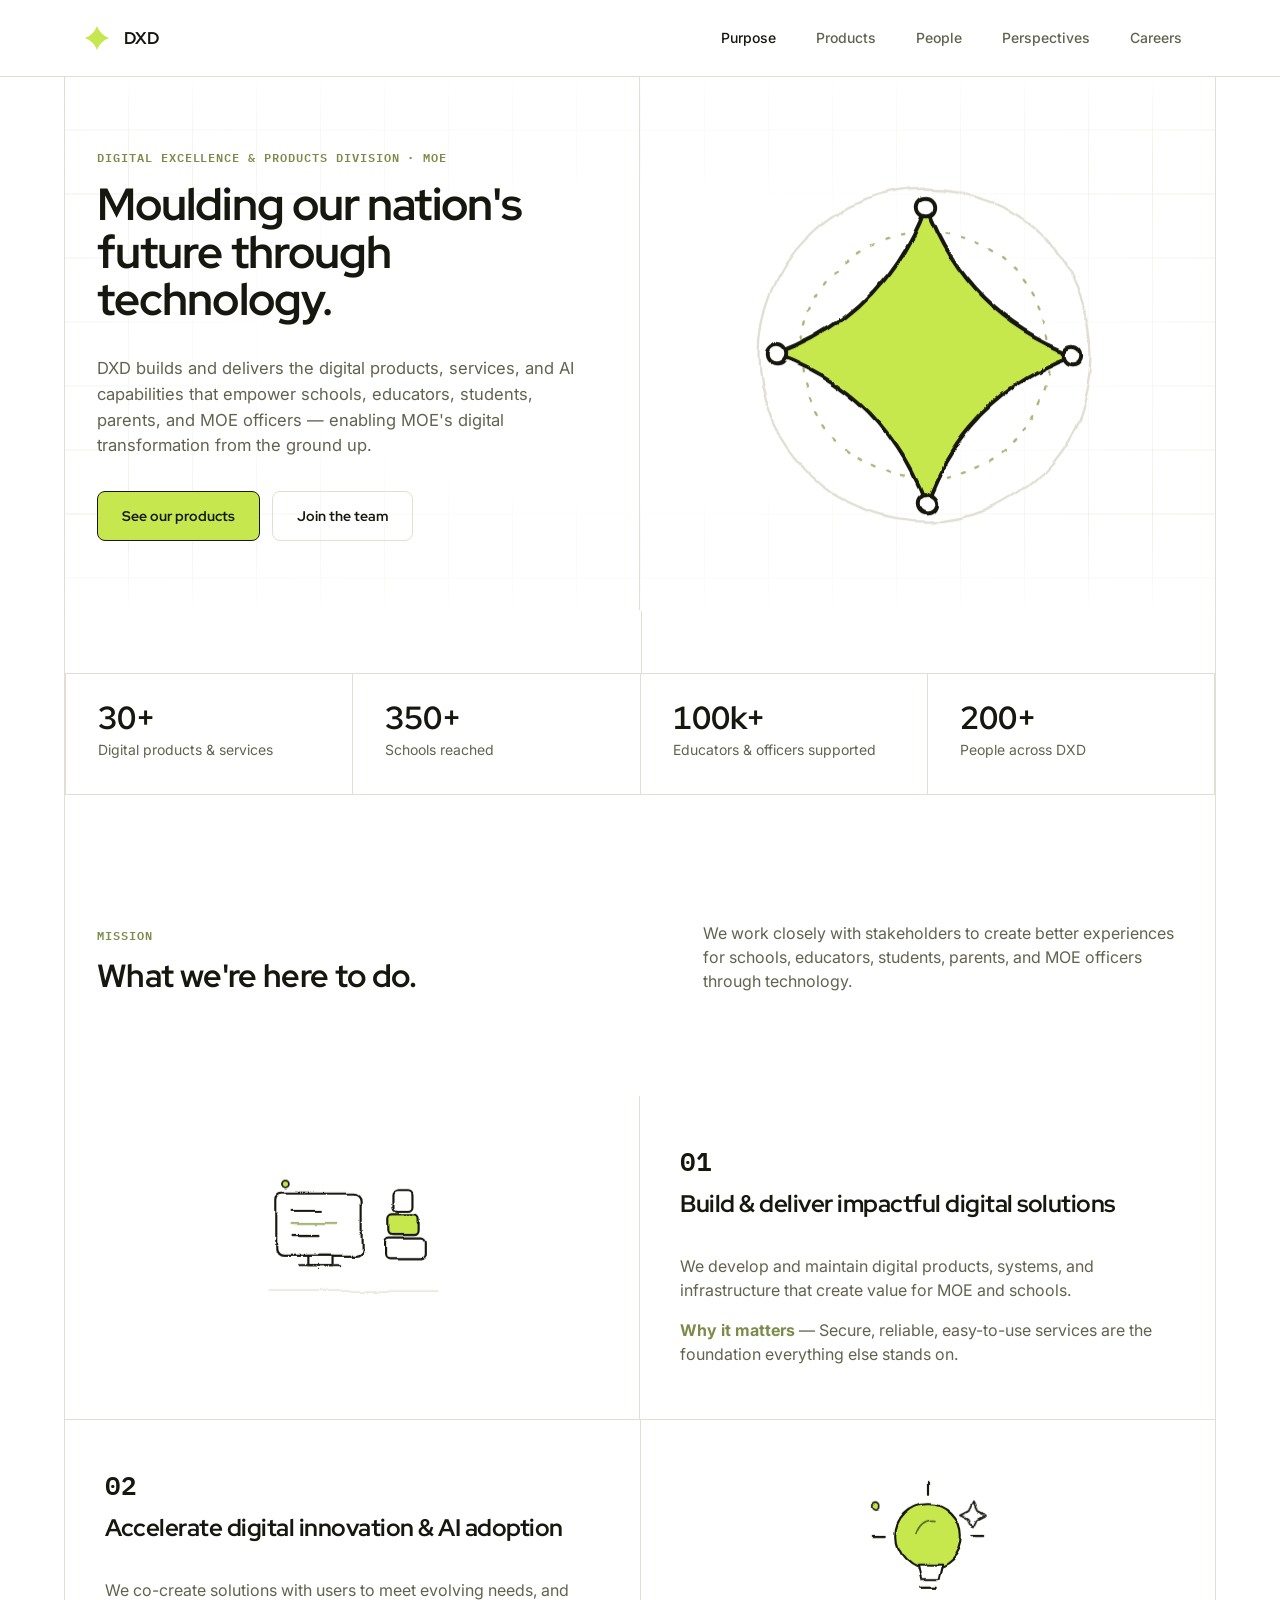
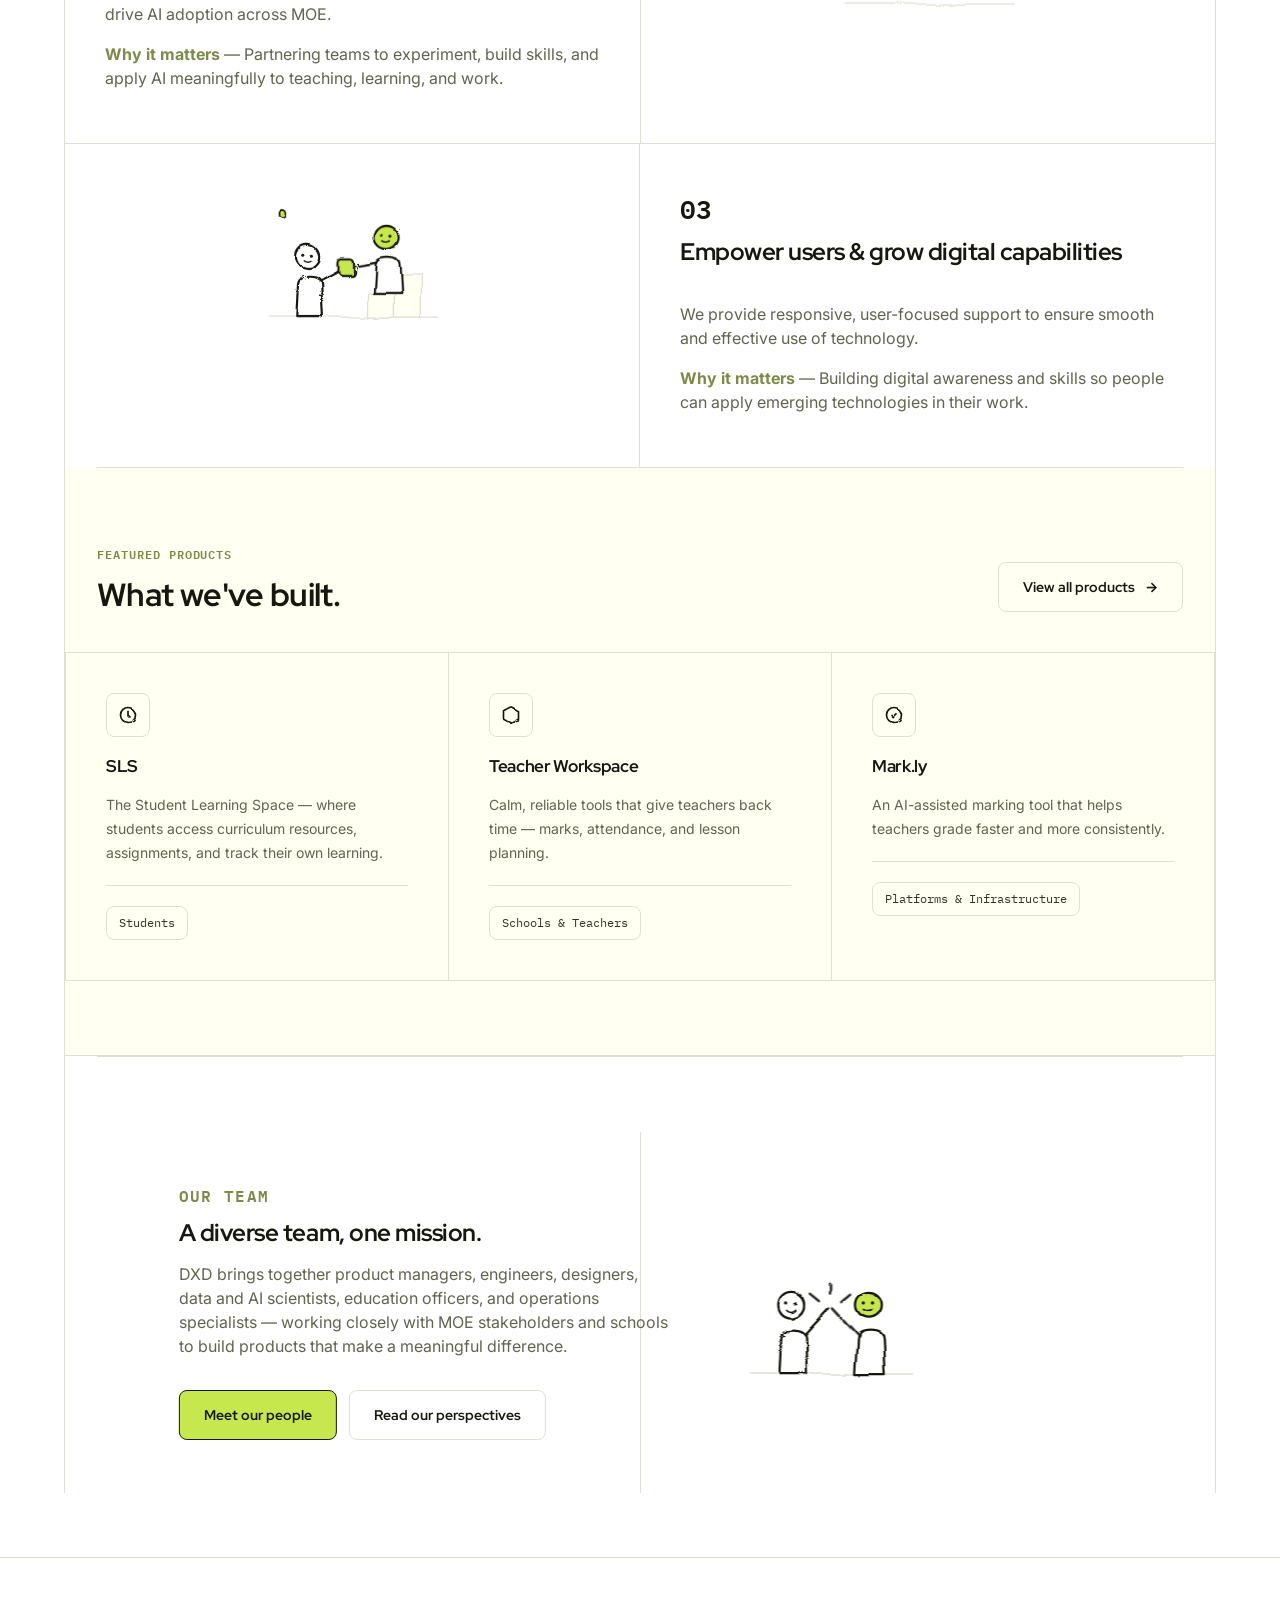
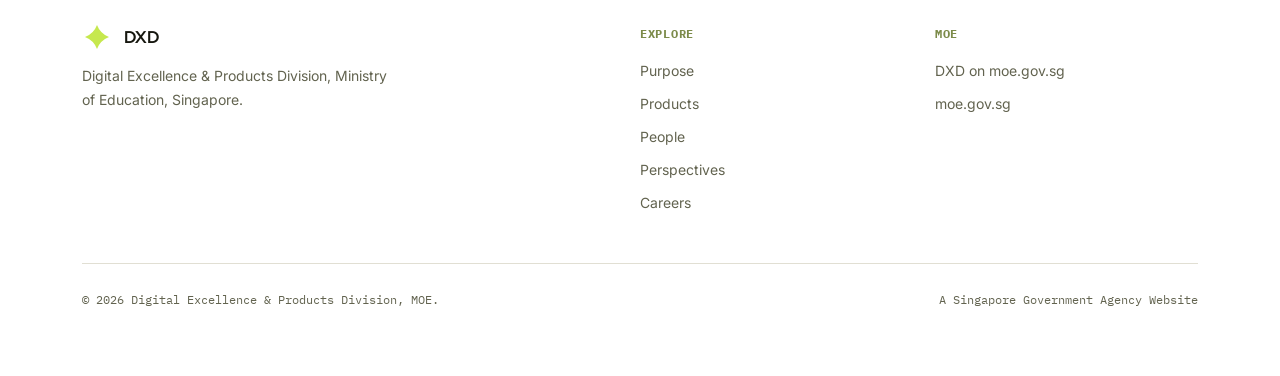
==== index.html @ 2c544150 "Remove the redundant rule-major divider above the Mission section The stat row's own bottom border a" ====
<!doctype html>
<html lang="en">
<head>
<meta charset="utf-8" />
<meta name="viewport" content="width=device-width, initial-scale=1" />
<title>DXD — Digital Excellence & Products Division, MOE</title>
<meta name="description" content="DXD builds and delivers digital products for schools, educators, students, parents, and MOE officers, and drives AI adoption across the Ministry of Education." />
<link rel="preconnect" href="https://fonts.googleapis.com">
<link rel="preconnect" href="https://fonts.gstatic.com" crossorigin>
<link href="https://fonts.googleapis.com/css2?family=Red+Hat+Display:wght@500;700&family=Inter:wght@400;500;600;700&family=IBM+Plex+Mono:wght@500;600&display=swap" rel="stylesheet">
<link rel="stylesheet" href="css/tokens.css" />
<link rel="stylesheet" href="css/base.css" />
</head>
<body>
<svg xmlns="http://www.w3.org/2000/svg" style="position:absolute; width:0; height:0; overflow:hidden" aria-hidden="true">

  <!-- ============ HERO MARK: compass / star, DXD's own geometric motif ============ -->
  <symbol id="mark-compass" viewBox="0 0 240 240">
    <circle cx="120" cy="120" r="108" fill="none" stroke="var(--border)" stroke-width="1.5"/>
    <circle class="spin-slower" cx="120" cy="120" r="80" fill="none" stroke="var(--olive-line)" stroke-width="1.5" stroke-dasharray="2 8" stroke-linecap="round"/>

    <g class="spin-slow" style="transform-origin:120px 120px">
      <!-- four-point astroid star -->
      <path d="M120 24 Q146,94 216,120 Q146,146 120,216 Q94,146 24,120 Q94,94 120,24 Z" fill="var(--lime)" stroke="var(--ink)" stroke-width="2.5" stroke-linejoin="round"/>
      <!-- node circles at tips -->
      <circle cx="120" cy="24" r="6" fill="var(--surface)" stroke="var(--ink)" stroke-width="2.5"/>
      <circle cx="216" cy="120" r="6" fill="var(--surface)" stroke="var(--ink)" stroke-width="2.5"/>
      <circle cx="120" cy="216" r="6" fill="var(--surface)" stroke="var(--ink)" stroke-width="2.5"/>
      <circle cx="24" cy="120" r="6" fill="var(--surface)" stroke="var(--ink)" stroke-width="2.5"/>
    </g>


  </symbol>

  <!-- ============ Build & deliver: monitor + stacked blocks ============ -->
  <symbol id="illus-build" viewBox="0 0 220 180">
    <line x1="10" y1="160" x2="210" y2="160" stroke="var(--border)" stroke-width="1.5"/>
    <rect x="20" y="46" width="100" height="72" rx="8" fill="var(--surface)" stroke="var(--ink)" stroke-width="2.5"/>
    <path class="draw-line" style="--len:120" d="M40 66 L74 66" stroke="var(--ink)" stroke-width="2.5" stroke-linecap="round"/>
    <path class="draw-line" style="--len:90; --delay:120ms" d="M40 80 L92 80" stroke="var(--olive-line)" stroke-width="2.5" stroke-linecap="round"/>
    <path class="draw-line" style="--len:70" d="M40 94 L70 94" stroke="var(--ink)" stroke-width="2.5" stroke-linecap="round"/>
    <rect x="56" y="118" width="28" height="12" fill="var(--surface)" stroke="var(--ink)" stroke-width="2.5"/>
    <line x1="46" y1="130" x2="94" y2="130" stroke="var(--ink)" stroke-width="2.5" stroke-linecap="round"/>

    <g class="float-slow">
      <rect x="146" y="98" width="46" height="24" rx="5" fill="var(--surface)" stroke="var(--ink)" stroke-width="2.5"/>
      <rect x="152" y="70" width="34" height="24" rx="5" fill="var(--lime)" stroke="var(--ink)" stroke-width="2.5"/>
      <rect x="158" y="42" width="22" height="24" rx="5" fill="var(--surface)" stroke="var(--ink)" stroke-width="2.5"/>
    </g>
    <circle cx="34" cy="36" r="4" fill="var(--lime)" stroke="var(--ink)" stroke-width="2" class="doodle-pop"/>
  </symbol>

  <!-- ============ Accelerate AI adoption: lightbulb + sparks ============ -->
  <symbol id="illus-ai" viewBox="0 0 220 180">
    <line x1="10" y1="160" x2="210" y2="160" stroke="var(--border)" stroke-width="1.5"/>
    <g class="float-slow" style="transform-origin:110px 90px">
      <circle cx="110" cy="80" r="38" fill="var(--lime)" stroke="var(--ink)" stroke-width="2.5"/>
      <path d="M96 112 L124 112 L120 130 L100 130 Z" fill="var(--surface)" stroke="var(--ink)" stroke-width="2.5" stroke-linejoin="round"/>
      <line x1="101" y1="140" x2="119" y2="140" stroke="var(--ink)" stroke-width="2.5" stroke-linecap="round"/>
      <path d="M96 78 Q102 60 118 62" fill="none" stroke="var(--ink)" stroke-width="2" stroke-linecap="round" opacity=".6"/>
    </g>
    <g class="spin-slow" style="transform-origin:110px 80px">
      <path class="draw-line" style="--len:24" d="M110 16 L110 30" stroke="var(--ink)" stroke-width="2.5" stroke-linecap="round"/>
      <path class="draw-line" style="--len:24;--delay:150ms" d="M174 80 L160 80" stroke="var(--ink)" stroke-width="2.5" stroke-linecap="round"/>
      <path class="draw-line" style="--len:24;--delay:300ms" d="M46 80 L60 80" stroke="var(--ink)" stroke-width="2.5" stroke-linecap="round"/>
    </g>
    <path d="M162 40 L167 50 L177 55 L167 60 L162 70 L157 60 L147 55 L157 50 Z" fill="var(--surface)" stroke="var(--ink)" stroke-width="2" stroke-linejoin="round" class="doodle-pop"/>
    <circle cx="50" cy="46" r="4" fill="var(--lime)" stroke="var(--ink)" stroke-width="2" class="doodle-pop"/>
  </symbol>

  <!-- ============ Empower users: handing a tool up a small step ============ -->
  <symbol id="illus-empower" viewBox="0 0 220 180">
    <line x1="10" y1="160" x2="210" y2="160" stroke="var(--border)" stroke-width="1.5"/>
    <rect x="128" y="132" width="30" height="28" fill="var(--surface-2)" stroke="var(--border)" stroke-width="1.5"/>
    <rect x="158" y="110" width="30" height="50" fill="var(--surface-2)" stroke="var(--border)" stroke-width="1.5"/>

    <!-- figure A (shorter, giving) -->
    <g class="float-slow">
      <circle cx="58" cy="88" r="14" fill="var(--surface)" stroke="var(--ink)" stroke-width="2.5"/>
      <circle cx="53" cy="86" r="1.8" fill="var(--ink)"/>
      <circle cx="63" cy="86" r="1.8" fill="var(--ink)"/>
      <path d="M53.5 92.5 Q58 95.5 62.5 92.5" stroke="var(--ink)" stroke-width="1.6" fill="none" stroke-linecap="round"/>
      <path d="M42 160 L44 122 Q44 112 58 112 Q72 112 72 122 L74 160 Z" fill="var(--surface)" stroke="var(--ink)" stroke-width="2.5" stroke-linejoin="round"/>
      <path d="M70 118 L96 104" stroke="var(--ink)" stroke-width="2.5" stroke-linecap="round"/>
    </g>

    <!-- tool being passed -->
    <rect x="92" y="92" width="18" height="18" rx="4" fill="var(--lime)" stroke="var(--ink)" stroke-width="2.5" class="doodle-pop"/>

    <!-- figure B (taller, receiving, standing on step) -->
    <g class="float-slower">
      <circle cx="150" cy="66" r="14" fill="var(--lime)" stroke="var(--ink)" stroke-width="2.5"/>
      <circle cx="145" cy="64" r="1.8" fill="var(--ink)"/>
      <circle cx="155" cy="64" r="1.8" fill="var(--ink)"/>
      <path d="M145.5 70.5 Q150 73.5 154.5 70.5" stroke="var(--ink)" stroke-width="1.6" fill="none" stroke-linecap="round"/>
      <path d="M134 132 L136 100 Q136 90 150 90 Q164 90 164 100 L166 132 Z" fill="var(--surface)" stroke="var(--ink)" stroke-width="2.5" stroke-linejoin="round"/>
      <path d="M136 96 L112 100" stroke="var(--ink)" stroke-width="2.5" stroke-linecap="round" class="doodle-react" style="--react-origin:136px 96px; --react-delay:1.7s"/>
    </g>
    <circle cx="30" cy="40" r="4" fill="var(--lime)" stroke="var(--ink)" stroke-width="2" class="doodle-pop"/>
  </symbol>

  <!-- ============ People CTA: high five ============ -->
  <symbol id="illus-people-cta" viewBox="0 0 200 160">
    <line x1="10" y1="146" x2="190" y2="146" stroke="var(--border)" stroke-width="1.5"/>
    <g>
      <circle cx="58" cy="70" r="14" fill="var(--surface)" stroke="var(--ink)" stroke-width="2.5"/>
      <circle cx="53" cy="68" r="1.8" fill="var(--ink)"/>
      <circle cx="63" cy="68" r="1.8" fill="var(--ink)"/>
      <path d="M53 75 Q58 79.5 63 75" stroke="var(--ink)" stroke-width="1.6" fill="none" stroke-linecap="round"/>
      <path d="M42 146 L44 108 Q44 98 58 98 Q72 98 72 108 L74 146 Z" fill="var(--surface)" stroke="var(--ink)" stroke-width="2.5" stroke-linejoin="round"/>
      <path d="M70 104 L98 74" stroke="var(--ink)" stroke-width="2.5" stroke-linecap="round"/>
    </g>
    <g>
      <circle cx="142" cy="70" r="14" fill="var(--lime)" stroke="var(--ink)" stroke-width="2.5"/>
      <circle cx="137" cy="68" r="1.8" fill="var(--ink)"/>
      <circle cx="147" cy="68" r="1.8" fill="var(--ink)"/>
      <path d="M137 75 Q142 79.5 147 75" stroke="var(--ink)" stroke-width="1.6" fill="none" stroke-linecap="round"/>
      <path d="M126 146 L128 108 Q128 98 142 98 Q156 98 156 108 L158 146 Z" fill="var(--surface)" stroke="var(--ink)" stroke-width="2.5" stroke-linejoin="round"/>
      <path d="M130 104 L102 74" stroke="var(--ink)" stroke-width="2.5" stroke-linecap="round" class="doodle-react" style="--react-origin:130px 104px; --react-delay:1.6s"/>
    </g>
    <g class="doodle-pop">
      <path class="draw-line" style="--len:14" d="M100 58 L100 46" stroke="var(--ink)" stroke-width="2.5" stroke-linecap="round"/>
      <path class="draw-line" style="--len:14;--delay:100ms" d="M88 66 L78 58" stroke="var(--ink)" stroke-width="2.5" stroke-linecap="round"/>
      <path class="draw-line" style="--len:14;--delay:200ms" d="M112 66 L122 58" stroke="var(--ink)" stroke-width="2.5" stroke-linecap="round"/>
    </g>
  </symbol>

  <!-- ============ Story featured scene: results board ============ -->
  <symbol id="illus-story-featured" viewBox="0 0 400 260">
    <rect x="0" y="0" width="400" height="260" fill="var(--cream-1)"/>
    <line x1="0" y1="220" x2="400" y2="220" stroke="var(--border)" stroke-width="1.5"/>
    <circle cx="340" cy="46" r="26" fill="var(--lime)" stroke="var(--ink)" stroke-width="2.5" class="float-slow"/>
    <rect x="70" y="70" width="220" height="150" rx="10" fill="var(--surface)" stroke="var(--ink)" stroke-width="2.5"/>
    <line x1="94" y1="100" x2="200" y2="100" stroke="var(--ink)" stroke-width="2.5" stroke-linecap="round"/>
    <line x1="94" y1="116" x2="170" y2="116" stroke="var(--olive-line)" stroke-width="2.5" stroke-linecap="round"/>
    <g class="float-slower">
      <rect x="94" y="150" width="20" height="46" fill="var(--surface-2)" stroke="var(--ink)" stroke-width="2"/>
      <rect x="122" y="130" width="20" height="66" fill="var(--lime)" stroke="var(--ink)" stroke-width="2"/>
      <rect x="150" y="160" width="20" height="36" fill="var(--surface-2)" stroke="var(--ink)" stroke-width="2"/>
      <rect x="178" y="112" width="20" height="84" fill="var(--lime)" stroke="var(--ink)" stroke-width="2"/>
    </g>
    <circle cx="52" cy="188" r="5" fill="var(--lime)" stroke="var(--ink)" stroke-width="2" class="doodle-pop"/>
  </symbol>

  <!-- ============ Generic photo placeholder (story grid) ============ -->
  <symbol id="illus-photo-generic" viewBox="0 0 200 130">
    <rect x="0" y="0" width="200" height="130" fill="var(--cream-1)"/>
    <circle cx="158" cy="30" r="14" fill="var(--lime)" stroke="var(--ink)" stroke-width="2" class="doodle-pop"/>
    <path d="M10 110 L60 66 L92 92 L128 54 L190 110 Z" fill="var(--surface)" stroke="var(--ink)" stroke-width="2.5" stroke-linejoin="round"/>
  </symbol>

  <!-- ============ Sketchy filters: loose hand-drawn wobble ============ -->
  <filter id="sketchy-anim" x="-20%" y="-20%" width="140%" height="140%">
    <feTurbulence type="turbulence" baseFrequency="0.01" numOctaves="2" seed="4" result="noise">
      <animate attributeName="seed" values="2;5;9;3;7;2" dur="1.8s" calcMode="discrete" repeatCount="indefinite"/>
    </feTurbulence>
    <feDisplacementMap in="SourceGraphic" in2="noise" scale="8" xChannelSelector="R" yChannelSelector="G"/>
  </filter>
  <filter id="sketchy-still" x="-20%" y="-20%" width="140%" height="140%">
    <feTurbulence type="turbulence" baseFrequency="0.01" numOctaves="2" seed="4" result="noise"/>
    <feDisplacementMap in="SourceGraphic" in2="noise" scale="8" xChannelSelector="R" yChannelSelector="G"/>
  </filter>

  <!-- Small-icon variant: same wobble character, scaled down so ~20px icons don't dissolve -->
  <filter id="sketchy-anim-sm" x="-30%" y="-30%" width="160%" height="160%">
    <feTurbulence type="turbulence" baseFrequency="0.06" numOctaves="2" seed="4" result="noise">
      <animate attributeName="seed" values="2;5;9;3;7;2" dur="1.8s" calcMode="discrete" repeatCount="indefinite"/>
    </feTurbulence>
    <feDisplacementMap in="SourceGraphic" in2="noise" scale="1.4" xChannelSelector="R" yChannelSelector="G"/>
  </filter>
  <filter id="sketchy-still-sm" x="-30%" y="-30%" width="160%" height="160%">
    <feTurbulence type="turbulence" baseFrequency="0.06" numOctaves="2" seed="4" result="noise"/>
    <feDisplacementMap in="SourceGraphic" in2="noise" scale="1.4" xChannelSelector="R" yChannelSelector="G"/>
  </filter>

</svg>

<header class="site-header">
  <nav class="container nav">
    <a href="index.html" class="nav-logo">
      <svg class="mark" viewBox="0 0 32 32" fill="none"><path d="M16 3.2 Q19.5,12.5 28.8,16 Q19.5,19.5 16,28.8 Q12.5,19.5 3.2,16 Q12.5,12.5 16,3.2 Z" fill="var(--lime)"/></svg>
      <span>DXD</span>
    </a>
    <ul class="nav-links">
      <li><a href="index.html" aria-current="page">Purpose</a></li>
      <li><a href="products.html">Products</a></li>
      <li><a href="people.html">People</a></li>
      <li><a href="perspectives.html">Perspectives</a></li>
      <li><a href="careers.html">Careers</a></li>
    </ul>
    <button class="nav-toggle" aria-label="Toggle menu" aria-expanded="false">
      <svg viewBox="0 0 24 24" fill="none" stroke="currentColor" stroke-width="2"><path d="M4 6h16M4 12h16M4 18h16"/></svg>
    </button>
  </nav>
</header>

<main>
<div class="canvas">

  <section class="blueprint" style="padding:0">
    <div class="container hero-grid">
      <div class="hero-left">
        <div data-parallax="-0.06">
          <p class="eyebrow hero-enter-eyebrow">Digital Excellence &amp; Products Division · MOE</p>
          <h1 class="hero-headline"><span>Moulding our nation's future through technology.</span></h1>
          <p class="lede hero-enter-lede">DXD builds and delivers the digital products, services, and AI capabilities that empower schools, educators, students, parents, and MOE officers — enabling MOE's digital transformation from the ground up.</p>
          <div class="hero-actions hero-enter-actions">
            <a href="products.html" class="btn btn-primary">See our products</a>
            <a href="careers.html" class="btn btn-ghost">Join the team</a>
          </div>
        </div>
      </div>
      <div class="hero-right" data-parallax="0.08" data-parallax-scale="0.85">
        <div class="hero-mark-wrap illus-trigger illus-sketchy">
          <svg viewBox="0 0 240 240" style="width:min(370px, 72%)"><use href="#mark-compass"/></svg>
        </div>
      </div>
    </div>
  </section>

  <section class="tight">
    <div class="container" style="padding:0">
      <div class="stat-row">
        <div>
          <div class="stat-value">30+</div>
          <div class="stat-label">Digital products &amp; services</div>
        </div>
        <div>
          <div class="stat-value">350+</div>
          <div class="stat-label">Schools reached</div>
        </div>
        <div>
          <div class="stat-value">100k+</div>
          <div class="stat-label">Educators &amp; officers supported</div>
        </div>
        <div>
          <div class="stat-value">200+</div>
          <div class="stat-label">People across DXD</div>
        </div>
      </div>
    </div>
  </section>

  <section id="mission" class="tight">
    <div class="container">
      <div class="section-head stagger">
        <div class="stagger" style="--stagger-step:140ms">
          <p class="eyebrow reveal-up">Mission</p>
          <h2 class="reveal-mask"><span>What we're here to do.</span></h2>
        </div>
        <p class="reveal-up">We work closely with stakeholders to create better experiences for schools, educators, students, parents, and MOE officers through technology.</p>
      </div>
    </div>
  </section>

  <div class="container" style="padding:0">
    <div class="split-row">
      <div class="split-media reveal-scale">
        <svg class="illus-trigger illus-sketchy" viewBox="0 0 220 180" style="width:min(190px, 82%)" data-parallax="0.035"><use href="#illus-build"/></svg>
      </div>
      <div class="stagger">
        <p class="split-tag reveal-up"><span class="split-num">01</span></p>
        <h3 class="reveal-mask"><span>Build &amp; deliver impactful digital solutions</span></h3>
        <p class="reveal-up">We develop and maintain digital products, systems, and infrastructure that create value for MOE and schools.</p>
        <p class="why reveal-up"><b>Why it matters</b> — Secure, reliable, easy-to-use services are the foundation everything else stands on.</p>
      </div>
    </div>

    <div class="split-row reverse">
      <div class="split-media reveal-scale">
        <svg class="illus-trigger illus-sketchy" viewBox="0 0 220 180" style="width:min(190px, 82%)" data-parallax="0.035"><use href="#illus-ai"/></svg>
      </div>
      <div class="stagger">
        <p class="split-tag reveal-up"><span class="split-num">02</span></p>
        <h3 class="reveal-mask"><span>Accelerate digital innovation &amp; AI adoption</span></h3>
        <p class="reveal-up">We co-create solutions with users to meet evolving needs, and drive AI adoption across MOE.</p>
        <p class="why reveal-up"><b>Why it matters</b> — Partnering teams to experiment, build skills, and apply AI meaningfully to teaching, learning, and work.</p>
      </div>
    </div>

    <div class="split-row" style="border-bottom:none">
      <div class="split-media reveal-scale">
        <svg class="illus-trigger illus-sketchy" viewBox="0 0 220 180" style="width:min(190px, 82%)" data-parallax="0.035"><use href="#illus-empower"/></svg>
      </div>
      <div class="stagger">
        <p class="split-tag reveal-up"><span class="split-num">03</span></p>
        <h3 class="reveal-mask"><span>Empower users &amp; grow digital capabilities</span></h3>
        <p class="reveal-up">We provide responsive, user-focused support to ensure smooth and effective use of technology.</p>
        <p class="why reveal-up"><b>Why it matters</b> — Building digital awareness and skills so people can apply emerging technologies in their work.</p>
      </div>
    </div>
  </div>

  <div class="rule-major" aria-hidden="true"></div>

  <section class="on-surface section-border-b">
    <div class="container">
      <div class="section-head stagger" style="--stagger-step:140ms">
        <div>
          <p class="eyebrow reveal-up">Featured products</p>
          <h2 class="reveal-mask"><span>What we've built.</span></h2>
        </div>
        <a href="products.html" class="btn btn-ghost reveal-up">View all products <span class="btn-arrow">→</span></a>
      </div>
    </div>
    <div class="container" style="padding:0">
      <div class="divider-grid stagger" style="--stagger-step:80ms">
        <div class="reveal-up cell-magnetic">
          <div class="cell-icon"><svg width="20" height="20" class="illus-sketchy-sm icon-redraw" viewBox="0 0 24 24" fill="none" stroke="currentColor" stroke-width="2"><circle cx="12" cy="12" r="9" pathLength="1"/><path d="M12 7v5l3 3" pathLength="1"/></svg></div>
          <h3><a href="products.html#students">SLS</a></h3>
          <p class="desc">The Student Learning Space — where students access curriculum resources, assignments, and track their own learning.</p>
          <div class="cell-bottom"><span class="pill-mono">Students</span></div>
        </div>
        <div class="reveal-up cell-magnetic">
          <div class="cell-icon"><svg width="20" height="20" class="illus-sketchy-sm icon-redraw" viewBox="0 0 24 24" fill="none" stroke="currentColor" stroke-width="2"><path d="M12 2l9 5v10l-9 5-9-5V7z" pathLength="1"/></svg></div>
          <h3><a href="products.html#schools-teachers">Teacher Workspace</a></h3>
          <p class="desc">Calm, reliable tools that give teachers back time — marks, attendance, and lesson planning.</p>
          <div class="cell-bottom"><span class="pill-mono">Schools &amp; Teachers</span></div>
        </div>
        <div class="reveal-up cell-magnetic">
          <div class="cell-icon"><svg width="20" height="20" class="illus-sketchy-sm icon-redraw" viewBox="0 0 24 24" fill="none" stroke="currentColor" stroke-width="2"><circle cx="12" cy="12" r="9" pathLength="1"/><path d="M9 12l2 2 4-4" pathLength="1"/></svg></div>
          <h3><a href="products.html#platforms">Mark.ly</a></h3>
          <p class="desc">An AI-assisted marking tool that helps teachers grade faster and more consistently.</p>
          <div class="cell-bottom"><span class="pill-mono">Platforms &amp; Infrastructure</span></div>
        </div>
      </div>
    </div>
  </section>

  <div class="rule-major" aria-hidden="true"></div>

  <section id="team" style="padding-bottom:0">
    <div class="container" style="padding:0">
      <div class="split-row" style="border-bottom:none">
        <div class="stagger" data-parallax-x="-0.03">
          <p class="eyebrow reveal-up">Our team</p>
          <h2 class="reveal-mask" style="font-size:var(--text-2xl)"><span>A diverse team, one mission.</span></h2>
          <p class="reveal-up" style="margin-top:var(--space-4)">DXD brings together product managers, engineers, designers, data and AI scientists, education officers, and operations specialists — working closely with MOE stakeholders and schools to build products that make a meaningful difference.</p>
          <div class="hero-actions reveal-up">
            <a href="people.html" class="btn btn-primary">Meet our people</a>
            <a href="perspectives.html" class="btn btn-ghost">Read our perspectives</a>
          </div>
        </div>
        <div class="split-media reveal-scale" style="border:none; border-left:1px solid var(--border)">
          <svg class="illus-trigger illus-sketchy" viewBox="0 0 200 160" style="width:min(185px, 78%)" data-parallax-x="0.04"><use href="#illus-people-cta"/></svg>
        </div>
      </div>
    </div>
  </section>

</div>
</main>

<footer class="site-footer">
  <div class="container">
    <div class="footer-grid">
      <div>
        <a href="index.html" class="nav-logo" style="margin-bottom:var(--space-3)">
          <svg class="mark" viewBox="0 0 32 32" fill="none"><path d="M16 3.2 Q19.5,12.5 28.8,16 Q19.5,19.5 16,28.8 Q12.5,19.5 3.2,16 Q12.5,12.5 16,3.2 Z" fill="var(--lime)"/></svg>
          <span>DXD</span>
        </a>
        <p style="max-width:320px; font-size:var(--text-sm)">Digital Excellence &amp; Products Division, Ministry of Education, Singapore.</p>
      </div>
      <div>
        <p class="footer-cols-title">Explore</p>
        <ul class="footer-links">
          <li><a href="index.html">Purpose</a></li>
          <li><a href="products.html">Products</a></li>
          <li><a href="people.html">People</a></li>
          <li><a href="perspectives.html">Perspectives</a></li>
          <li><a href="careers.html">Careers</a></li>
        </ul>
      </div>
      <div>
        <p class="footer-cols-title">MOE</p>
        <ul class="footer-links">
          <li><a href="https://www.moe.gov.sg/about-us/organisation-structure/dxd" target="_blank" rel="noopener">DXD on moe.gov.sg</a></li>
          <li><a href="https://www.moe.gov.sg" target="_blank" rel="noopener">moe.gov.sg</a></li>
        </ul>
      </div>
    </div>
    <div class="footer-bottom">
      <span>© 2026 Digital Excellence &amp; Products Division, MOE.</span>
      <span>A Singapore Government Agency Website</span>
    </div>
  </div>
</footer>

<script src="js/main.js"></script>
</body>
</html>
---- css/tokens.css ----
:root {
  /* Colour — cream / ink / lime, per DXD visual identity */
  --cream: #FFFFFF;
  --cream-1: #FFFFF2;
  --cream-2: #EBEAE2;
  --ink: #16170F;
  --ink-soft: #33342A;
  --olive: #7C8B4A;
  --olive-line: #A8B57A;
  --lime: #C6E84E;
  --lime-dark: #A9CC2E;
  --lime-tint: #F0F7D8;

  --foreground: var(--ink);
  --muted-foreground: #62634F;
  --background: var(--cream);
  --surface: #FFFFFF;
  --surface-2: var(--cream-1);
  --border: #E1DFD3;
  --border-strong: var(--ink);

  --warning: #B45309;

  /* Typography */
  --font-display: 'Red Hat Display', 'Inter', -apple-system, sans-serif;
  --font-family: 'Inter', -apple-system, BlinkMacSystemFont, 'Segoe UI', sans-serif;
  --font-mono: 'IBM Plex Mono', 'SFMono-Regular', Menlo, monospace;
  --text-xs: 12px;
  --text-sm: 14px;
  --text-base: 16px;
  /* text-lg and up are fluid, interpolating between their min size at a
     768px viewport and their max size at a 1600px viewport (a generous
     "wide desktop" reference) — so a ~1024-1440px laptop screen (Windows
     or Mac) sits partway through the ramp and gets a genuinely smaller
     scale, not the same maxed-out size a 1600px+ monitor gets. An earlier
     version of these formulas capped out by ~700-1080px, which is why a
     typical laptop viewport still rendered full desktop-max type — that's
     what this fixes. Mobile has its own overrides below 767px. */
  --text-lg: clamp(16px, 0.12vw + 15.08px, 17px);
  --text-xl: clamp(18px, 0.24vw + 16.16px, 20px);
  --text-2xl: clamp(22px, 0.48vw + 18.31px, 26px);
  --text-3xl: clamp(26px, 1.2vw + 16.77px, 36px);
  --text-4xl: clamp(34px, 2.16vw + 17.38px, 52px);
  --leading-base: 24px;

  /* Fluid section-level padding, same 768-1600px ramp as the type scale
     above, so vertical density eases down through the laptop range instead
     of staying at its 900px-breakpoint value all the way to 1600px+. */
  --fluid-pad-xl: clamp(56px, 3.61vw + 28.31px, 86px); /* section default, hero-left top */
  --fluid-pad-lg: clamp(48px, 2.89vw + 25.85px, 72px); /* .tight, hero-left bottom */
  --fluid-pad-md: clamp(44px, 1.68vw + 31.08px, 58px); /* split-row cell padding */

  /* Spacing (4px base) */
  --space-1: 4px;
  --space-2: 8px;
  --space-3: 12px;
  --space-4: 16px;
  --space-5: 20px;
  --space-6: 24px;
  --space-8: 32px;
  --space-10: 40px;
  --space-12: 48px;
  --space-16: 64px;
  --space-20: 80px;
  --space-24: 96px;

  /* Layout */
  --max-content-width: 1180px;
  --gutter: var(--space-4);
  --margin: var(--space-8);
  --radius: 14px;
  --radius-sm: 8px;
  --radius-pill: 999px;

  /* Motion */
  --ease-standard: cubic-bezier(0.16, 1, 0.3, 1);
  --duration-entrance: 200ms;
  --duration-state: 140ms;
}

html.dark {
  --foreground: #F1F0EA;
  --muted-foreground: #B7B6A6;
  --background: #121309;
  --surface: #191A10;
  --surface-2: #1F2014;
  --border: #2C2D1D;
  --lime-tint: #232B0E;
}
---- css/base.css ----
* { box-sizing: border-box; }
/* overflow-x:hidden is a deliberate safety net, not a fix for a known cause:
   Windows browsers reserve real layout width for a non-overlay scrollbar
   (macOS overlays it), so a sub-pixel or font-metric overflow that's
   invisible here can force a horizontal scrollbar — and a zoom-out — on
   Windows. This guarantees the page never does that, whatever the source. */
html, body { margin: 0; padding: 0; overflow-x: hidden; }

body {
  font-family: var(--font-family);
  font-size: var(--text-base);
  line-height: var(--leading-base);
  color: var(--foreground);
  background: var(--background);
  -webkit-font-smoothing: antialiased;
}

img, svg { max-width: 100%; display: block; }
a { color: inherit; text-decoration: none; }

.container {
  max-width: var(--max-content-width);
  margin: 0 auto;
  padding: 0 var(--margin);
}

/* ---------- Editorial canvas frame ---------- */
/* A pair of persistent vertical hairlines framing all of <main>. Full-bleed
   section backgrounds and the blueprint grid sit inside this canvas rather
   than the raw viewport, so separate sections read as one continuous,
   structured page instead of stacked, disconnected blocks. Off below 900px,
   where there's no room for a frame plus the container's own gutter. */
/* width:90% (rather than defaulting to 100%) guarantees a visible outer
   gutter at every viewport width, not just above max-width — so the frame
   never sits flush against the browser edge, regardless of exact viewport
   px or platform-level display scaling. */
.canvas { width: 90%; max-width: var(--max-content-width); margin: 0 auto; border-left: 1px solid var(--border); border-right: 1px solid var(--border); }
@media (max-width: 900px) { .canvas { width: 100%; border-left: none; border-right: none; } }

h1, h2, h3, h4 {
  margin: 0;
  font-family: var(--font-display);
  letter-spacing: -0.02em;
  font-weight: 700;
}
h1 { font-size: var(--text-4xl); line-height: 1.06; }
h2 { font-size: var(--text-3xl); line-height: 1.05; }
h3 { font-size: var(--text-xl); line-height: 1.2; }
p { margin: 0; color: var(--muted-foreground); }

/* Baseline vertical rhythm: a heading or paragraph is never flush against
   the text that follows it, unless a component sets its own (more specific)
   margin-top — that always wins over this default. */
h1 + p, h2 + p, h3 + p, h4 + p { margin-top: var(--space-4); }
p + p { margin-top: var(--space-4); }

@media (max-width: 767px) {
  h1 { font-size: 40px; }
  h2 { font-size: var(--text-2xl); }
}

/* ---------- Blueprint grid backdrop ---------- */
/* Faint ruled grid lines, kept light so they read as texture rather than a
   drafting grid. The overlay keeps the content zone clean, only lets the
   lines show through faintly toward the sides, and — since this section is
   so often followed immediately by a bordered element (a rule, a bordered
   grid) — fades the top and bottom edges out completely so the grid never
   visually collides with whatever comes next. */
.blueprint {
  position: relative;
  overflow: hidden;
  background-image:
    linear-gradient(color-mix(in srgb, var(--border) 75%, transparent) 1px, transparent 1px),
    linear-gradient(90deg, color-mix(in srgb, var(--border) 75%, transparent) 1px, transparent 1px);
  background-size: 64px 64px;
  /* The vertical-line layer's x position is deliberately NOT "center": for a
     repeating 64px tile, background-position:center places the MIDPOINT
     BETWEEN two grid lines at the container's center — never a line itself
     (lines land 32px to either side). That's fine on its own, but wherever
     a real structural divider (e.g. .hero-left's border-right) sits at the
     true center, it used to end up next to a faint, independent grid line
     32px away rather than merging with it — reading as one broken, offset
     line near the edges where the grid fades. Shifting by half a tile
     (50% + 32px, i.e. one full period off from centering the gap) puts an
     actual grid line exactly at 50%, so it coincides with — rather than
     shadows — any centered structural divider. Keep this offset if the
     tile size (64px) ever changes: it must stay exactly half of it. */
  background-position: center top, calc(50% + 32px) top;
}
.blueprint::before {
  content: "";
  position: absolute;
  inset: 0;
  z-index: 0;
  background:
    linear-gradient(to bottom, var(--background) 0%, transparent 18%, transparent 82%, var(--background) 100%),
    radial-gradient(ellipse 70% 65% at 50% 50%, var(--background) 45%, transparent 100%);
  pointer-events: none;
}
.blueprint > * { position: relative; z-index: 1; }
.blueprint-arc {
  position: absolute;
  border: 1px solid var(--border);
  border-radius: 50%;
  pointer-events: none;
}

/* ---------- Nav ---------- */
.site-header {
  position: sticky;
  top: 0;
  z-index: 50;
  background: color-mix(in srgb, var(--background) 90%, transparent);
  backdrop-filter: blur(6px);
  border-bottom: 1px solid var(--border);
}
.nav { display: flex; align-items: center; justify-content: space-between; height: 76px; }
.nav-logo { display: flex; align-items: center; gap: var(--space-3); font-family: var(--font-display); font-weight: 700; font-size: var(--text-lg); }
.nav-logo .mark { width: 30px; height: 30px; color: var(--ink); }
.nav-links { position: relative; display: flex; align-items: center; gap: var(--space-2); list-style: none; margin: 0; padding: 0; }
.nav-links a {
  position: relative;
  display: inline-block;
  font-size: var(--text-sm); font-weight: 500; color: var(--muted-foreground);
  transition: color var(--duration-state) var(--ease-standard);
  padding: var(--space-2) var(--space-4);
}
.nav-links a:hover, .nav-links a[aria-current="page"] { color: var(--ink); }

/* Lime underline: collapsed to the link's horizontal center at rest,
   expands out to the text edges on hover and stays out for the current
   page — a plain CSS left/right transition, no JS needed. */
.nav-links a::after {
  content: "";
  position: absolute;
  left: 50%; right: 50%;
  bottom: 4px;
  height: 2px;
  background: var(--lime);
  transition: left var(--duration-state) var(--ease-standard), right var(--duration-state) var(--ease-standard);
}
.nav-links a:hover::after { left: var(--space-4); right: var(--space-4); }

.nav-toggle { display: none; background: none; border: none; cursor: pointer; padding: var(--space-2); color: var(--foreground); }
.nav-toggle svg { width: 24px; height: 24px; }

@media (max-width: 767px) {
  .nav-toggle { display: block; }
  .nav-links {
    position: fixed; inset: 76px 0 0 0; flex-direction: column; align-items: stretch; background: var(--background);
    padding: var(--space-6) var(--margin); gap: var(--space-2);
    transform: translateY(-8px); opacity: 0; pointer-events: none;
    transition: opacity var(--duration-entrance) var(--ease-standard), transform var(--duration-entrance) var(--ease-standard);
  }
  .nav-links.open { opacity: 1; transform: translateY(0); pointer-events: auto; }
  .nav-links a::after { display: none; }
  .nav-links a { padding: var(--space-3) 0; border-bottom: 1px solid var(--border); width: 100%; }
}

/* ---------- Rule hierarchy: major topic breaks vs minor, same-kind dividers ---------- */
/* .rule-major marks a genuine change of topic (e.g. mission → products →
   team) and draws in on scroll as a deliberate anchor point. It's used
   sparingly — most of the page's structure still comes from the plain 1px
   hairlines (.section-border-t/b, .divider-grid, .stat-row), which stay
   static and mark minor, same-kind divisions. */
.rule-major {
  width: calc(100% - var(--margin) * 2);
  max-width: var(--max-content-width);
  margin: 0 auto;
  height: 1px;
  background: var(--border);
  transform: scaleX(0);
  transform-origin: left;
  transition: transform 900ms var(--ease-standard);
}
.rule-major.in-view { transform: scaleX(1); }
@media (prefers-reduced-motion: reduce) {
  .rule-major { transition: none; transform: scaleX(1); }
}

/* ---------- Tabs (mission spaces, segments — reusable) ---------- */
.tab-list {
  display: flex; gap: var(--space-8); flex-wrap: wrap;
  border-bottom: 1px solid var(--border);
}
.tab-chip {
  position: relative;
  font-family: var(--font-display); font-weight: 700; font-size: var(--text-base);
  padding: var(--space-3) 0; margin-bottom: -1px;
  border: none; background: none; cursor: pointer;
  color: var(--muted-foreground);
  transition: color var(--duration-state) var(--ease-standard);
}
.tab-chip::after {
  content: "";
  position: absolute; left: 50%; right: 50%; bottom: 0; height: 2px;
  background: var(--lime);
  transition: left var(--duration-entrance) var(--ease-standard), right var(--duration-entrance) var(--ease-standard);
}
.tab-chip:hover { color: var(--foreground); }
.tab-chip:hover::after { left: 0; right: 0; }
.tab-chip.active { color: var(--ink); }
.tab-chip.active::after { left: 0; right: 0; }

.tab-panel { display: none; }
.tab-panel.active { display: block; animation: fadeUp 320ms var(--ease-standard) both; }
@media (prefers-reduced-motion: reduce) {
  .tab-panel.active { animation: none; }
}

/* ---------- Buttons ---------- */
.btn {
  display: inline-flex; align-items: center; gap: var(--space-2);
  padding: var(--space-3) var(--space-6); border-radius: var(--radius-sm);
  font-size: var(--text-sm); font-weight: 700; cursor: pointer;
  border: 1.5px solid var(--ink); font-family: var(--font-display);
  transition: transform var(--duration-state) var(--ease-standard), background var(--duration-state) var(--ease-standard);
}
.btn-primary { background: var(--lime); color: var(--ink); }
.btn-primary:hover { background: var(--lime-dark); transform: translateY(-1px); }
.btn-ghost { background: transparent; color: var(--foreground); border-color: var(--border); }
.btn-ghost:hover { border-color: var(--ink); transform: translateY(-1px); }

/* ---------- Sections ---------- */
section { padding: var(--fluid-pad-xl) 0; }
section.tight { padding: var(--fluid-pad-lg) 0; }
.section-border-t { border-top: 1px solid var(--border); }
.section-border-b { border-bottom: 1px solid var(--border); }
.on-surface { background: var(--surface-2); }

.eyebrow {
  font-family: var(--font-mono);
  font-size: var(--text-xs); font-weight: 600; color: var(--olive);
  text-transform: uppercase; letter-spacing: 0.08em; margin: 0 0 var(--space-3);
}

/* ---------- Hero ---------- */
.hero-grid {
  display: grid;
  grid-template-columns: 1fr 1fr;
  min-height: clamp(340px, 32vw, 460px);
}
.hero-left { padding: var(--fluid-pad-xl) var(--space-10) var(--fluid-pad-lg) 0; display: flex; flex-direction: column; justify-content: center; border-right: 1px solid var(--border); min-width: 0; }
/* min-width:0 overrides the flex/grid item default (min-width:auto, i.e.
   "don't shrink below your content's natural size") — without it, a column
   holding an SVG or long text can silently force the whole row, and the
   .canvas frame around it, wider than the viewport on a narrower screen. */
.hero-right { position: relative; display: flex; align-items: center; justify-content: center; min-width: 0; }
.lede { font-size: var(--text-lg); line-height: 1.55; margin-top: var(--space-8); color: var(--muted-foreground); }
.hero p.lede { max-width: 480px; }
.hero-actions { display: flex; gap: var(--space-3); margin-top: var(--space-8); flex-wrap: wrap; }

@media (max-width: 900px) {
  .hero-grid { grid-template-columns: 1fr; min-height: 0; }
  .hero-left { border-right: none; border-bottom: 1px solid var(--border); padding: var(--space-16) 0; }
  .hero-right { padding: var(--space-12) 0; min-height: 320px; }
}

/* ---------- Split feature row ---------- */
.split-row {
  display: grid;
  grid-template-columns: 1fr 1fr;
  border-bottom: 1px solid var(--border);
}
.split-row > div {
  padding: var(--fluid-pad-md) var(--space-10);
  display: flex;
  flex-direction: column;
  justify-content: center;
  min-width: 0;
}
.split-row .split-media {
  border-right: 1px solid var(--border);
  align-items: center;
  justify-content: center;
  background: var(--surface);
}
.split-row.reverse { direction: rtl; }
.split-row.reverse > div { direction: ltr; }
.split-row.reverse .split-media { border-right: none; border-left: 1px solid var(--border); }
.split-tag { font-family: var(--font-mono); font-size: var(--text-xs); font-weight: 600; color: var(--olive); text-transform: uppercase; letter-spacing: 0.08em; margin-bottom: var(--space-3); }
/* A small scale bump on just the numeral — enough typographic contrast to
   break three otherwise-identical split-rows out of pure repetition,
   without touching the grid or proportions. */
.split-num { font-size: 1.6em; color: var(--ink); letter-spacing: 0; }
.split-row h3 { font-size: var(--text-2xl); margin-bottom: var(--space-4); }
.split-row p { font-size: var(--text-base); }
.split-row .why { margin-top: var(--space-4); }
.split-row .why b { color: var(--olive); font-weight: 700; }

@media (max-width: 900px) {
  .split-row, .split-row.reverse { grid-template-columns: 1fr; direction: ltr; }
  .split-row .split-media { border-right: none; border-left: none; border-bottom: 1px solid var(--border); padding: var(--space-10); min-height: 220px; }
  .split-row > div { padding: var(--space-10) 0; }
  .split-row.reverse .split-media { border-left: none; }
}

/* ---------- Divider grid (cards without borders, just gridlines) ---------- */
.divider-grid {
  display: grid;
  grid-template-columns: repeat(3, 1fr);
  border-top: 1px solid var(--border);
  border-left: 1px solid var(--border);
}
.divider-grid.cols-4 { grid-template-columns: repeat(4, 1fr); }
.divider-grid > div {
  padding: var(--space-10);
  min-width: 0;
  border-right: 1px solid var(--border);
  border-bottom: 1px solid var(--border);
  transition: background var(--duration-state) var(--ease-standard);
}
/* A plain background swap — no transform, no border-color change, since
   either would either break alignment with the shared hairlines its
   neighbours still sit on, or read as a heavier "outline" effect. On a
   white section, hover to cream; on an already-cream (.on-surface)
   section, hover the other way, to white. */
.divider-grid > div:hover { background: var(--cream-1); }
.on-surface .divider-grid > div:hover { background: var(--surface); }
html.dark .divider-grid > div:hover { background: var(--surface-2); }
html.dark .on-surface .divider-grid > div:hover { background: var(--cream-1); }
@media (max-width: 1024px) {
  .divider-grid.cols-4 { grid-template-columns: repeat(3, 1fr); }
}
@media (max-width: 900px) {
  .divider-grid, .divider-grid.cols-4 { grid-template-columns: repeat(2, 1fr); }
}
@media (max-width: 560px) {
  .divider-grid, .divider-grid.cols-4 { grid-template-columns: 1fr; }
}

.cell-icon {
  width: 44px; height: 44px; border-radius: var(--radius-sm);
  background: var(--cream-1); border: 1px solid var(--border);
  display: flex; align-items: center; justify-content: center; margin-bottom: var(--space-5);
  color: var(--ink);
  transition: background var(--duration-state) var(--ease-standard), border-color var(--duration-state) var(--ease-standard), transform var(--duration-state) var(--ease-standard);
}
.divider-grid > div:hover .cell-icon { background: var(--lime); border-color: var(--ink); transform: translateY(-2px) scale(1.06); }
.divider-grid h3 { margin-bottom: var(--space-2); font-size: var(--text-lg); }
.divider-grid .desc { font-size: var(--text-sm); margin-bottom: var(--space-5); }
.divider-grid .cell-bottom { padding-top: var(--space-5); border-top: 1px solid var(--border); }

/* ---------- Monospace pill (tag, path, placeholder) ---------- */
.pill-mono {
  display: inline-block; font-family: var(--font-mono); font-size: var(--text-xs);
  background: var(--cream-1); border: 1px solid var(--border); color: var(--ink-soft);
  padding: var(--space-1) var(--space-3); border-radius: var(--radius-sm);
}
.tag {
  display: inline-block; font-family: var(--font-mono); font-size: var(--text-xs); font-weight: 600;
  color: var(--olive); background: var(--lime-tint); border: 1px solid var(--olive-line);
  padding: 2px var(--space-3); border-radius: var(--radius-pill); margin-bottom: var(--space-3);
}
.placeholder-badge {
  display: inline-flex; align-items: center; gap: var(--space-1); font-family: var(--font-mono);
  font-size: var(--text-xs); font-weight: 600; color: var(--warning); margin-left: var(--space-2);
  background: #FBF1E2; border: 1px solid #E9D2A2; padding: 2px var(--space-2); border-radius: var(--radius-pill);
}
html.dark .placeholder-badge { background: #2A2110; border-color: #4A3A16; }

/* ---------- Stats ---------- */
/* Bridges the hero's own vertical divider (.hero-left's border-right, which
   sits at the same horizontal center) across the section-padding gap above,
   so the two read as one continuous line rather than two disjointed
   segments. Only makes sense at desktop widths, where the hero and stat
   grids share the same 2/4-column center line — off below 900px, where the
   hero stacks to one column and there's no divider above to connect to. */
.stat-row { position: relative; display: grid; grid-template-columns: repeat(4, 1fr); border-top: 1px solid var(--border); border-left: 1px solid var(--border); }
.stat-row::before {
  content: "";
  position: absolute;
  left: 50%;
  top: calc(-1 * var(--fluid-pad-lg));
  width: 1px;
  height: var(--fluid-pad-lg);
  background: var(--border);
}
@media (max-width: 900px) { .stat-row::before { display: none; } }
.stat-row > div { padding: var(--space-8); min-width: 0; border-right: 1px solid var(--border); border-bottom: 1px solid var(--border); }
.stat-value { font-family: var(--font-display); font-size: var(--text-3xl); font-weight: 700; font-variant-numeric: tabular-nums; }
.stat-label { font-size: var(--text-sm); color: var(--muted-foreground); margin-top: var(--space-2); }
@media (max-width: 767px) { .stat-row { grid-template-columns: repeat(2, 1fr); } }

/* ---------- Simple bordered card (used sparingly: products filter cards, people, stories) ---------- */
.card {
  background: var(--surface); border: 1px solid var(--border); border-radius: var(--radius);
  padding: var(--space-6); transition: border-color var(--duration-state) var(--ease-standard), transform var(--duration-state) var(--ease-standard);
}
.card:hover { border-color: var(--ink); transform: translateY(-2px); }
.grid { display: grid; gap: var(--space-6); }
.grid-3 { grid-template-columns: repeat(3, 1fr); }
.grid-4 { grid-template-columns: repeat(4, 1fr); }
@media (max-width: 1024px) { .grid-3, .grid-4 { grid-template-columns: repeat(2, 1fr); } }
@media (max-width: 640px) { .grid-3, .grid-4 { grid-template-columns: 1fr; } }

.avatar {
  width: 52px; height: 52px; border-radius: 50%; background: var(--cream-1); border: 1px solid var(--border);
  color: var(--ink-soft); display: flex; align-items: center; justify-content: center;
  font-family: var(--font-display); font-weight: 700; font-size: var(--text-base); margin-bottom: var(--space-4);
  transition: background var(--duration-state) var(--ease-standard), border-color var(--duration-state) var(--ease-standard), transform var(--duration-state) var(--ease-standard);
}
.divider-grid > div:hover .avatar { background: var(--lime); border-color: var(--ink); color: var(--ink); transform: translateY(-2px); }
.person-name { font-weight: 700; font-family: var(--font-display); }
.person-role { font-size: var(--text-sm); color: var(--olive); font-weight: 600; margin-top: 2px; }
.person-bio { font-size: var(--text-sm); margin-top: var(--space-3); }

.story-media {
  aspect-ratio: 16/9; border-radius: var(--radius); border: 1px solid var(--border);
  background: var(--cream-1); display: flex; align-items: center; justify-content: center;
  color: var(--olive); font-family: var(--font-mono); font-size: var(--text-xs); overflow: hidden; position: relative;
}
.story-media svg { transition: transform 320ms var(--ease-standard); }
.card:hover .story-media svg { transform: scale(1.06); }
.story-card { display: flex; flex-direction: column; gap: var(--space-4); }
.story-card .story-meta { display: flex; justify-content: space-between; align-items: center; font-family: var(--font-mono); font-size: var(--text-xs); color: var(--muted-foreground); }

/* ---------- Footer ---------- */
.site-footer { border-top: 1px solid var(--border); padding: var(--space-16) 0; margin-top: var(--space-16); }
.footer-grid { display: grid; grid-template-columns: 2fr 1fr 1fr; gap: var(--space-8); }
.footer-grid > div { min-width: 0; }
.footer-cols-title { font-family: var(--font-mono); font-size: var(--text-xs); text-transform: uppercase; letter-spacing: 0.06em; font-weight: 700; margin-bottom: var(--space-3); color: var(--olive); }
.footer-links { list-style: none; margin: 0; padding: 0; display: flex; flex-direction: column; gap: var(--space-2); }
.footer-links a { font-size: var(--text-sm); color: var(--muted-foreground); }
.footer-links a:hover { color: var(--foreground); }
.footer-bottom {
  margin-top: var(--space-12); padding-top: var(--space-6); border-top: 1px solid var(--border);
  display: flex; justify-content: space-between; font-family: var(--font-mono); font-size: var(--text-xs);
  color: var(--muted-foreground); flex-wrap: wrap; gap: var(--space-3);
}
@media (max-width: 767px) { .footer-grid { grid-template-columns: 1fr; gap: var(--space-8); } }

/* ---------- Utility ---------- */
.section-head { display: flex; justify-content: space-between; align-items: flex-end; margin-bottom: var(--space-10); gap: var(--space-6); flex-wrap: wrap; }
.section-head > * { min-width: 0; }
.section-head p { max-width: 480px; }

/* ---------- Illustration animation ---------- */
/* .illus-trigger: play state gated by --illus-play, set to "paused" until an
   IntersectionObserver adds .in-view (see main.js). --illus-play is an inherited
   custom property, so it reaches animated elements even through <use> instancing;
   falls back to "running" wherever a usage isn't wrapped in .illus-trigger. */
.illus-trigger { --illus-play: paused; }
.illus-trigger.in-view { --illus-play: running; }

/* Loose, hand-drawn ink linework: a turbulence filter roughens the whole
   rendered illustration (wobble + uneven line weight) instead of hand-redrawing
   every path. #sketchy-anim "boils" gently, redrawing itself like a pen
   re-tracing a sketch; #sketchy-still is the same distortion frozen in place
   for prefers-reduced-motion. */
.illus-sketchy { filter: url(#sketchy-anim); }
@media (prefers-reduced-motion: reduce) {
  .illus-sketchy { filter: url(#sketchy-still); }
}

/* Same wobble, scaled down for small icons (~20px) — #sketchy-anim would
   dissolve icons at this size, so this references the -sm filter variant
   defined alongside it in each page's sprite defs. */
.illus-sketchy-sm { filter: url(#sketchy-anim-sm); }
@media (prefers-reduced-motion: reduce) {
  .illus-sketchy-sm { filter: url(#sketchy-still-sm); }
}

.draw-line {
  stroke-dasharray: var(--len, 300);
  stroke-dashoffset: var(--len, 300);
  animation: draw 1400ms var(--ease-standard) forwards;
  animation-delay: var(--delay, 0ms);
  animation-play-state: var(--illus-play, running);
}
@keyframes draw { to { stroke-dashoffset: 0; } }

.float-slow { animation: floatY 5s ease-in-out infinite; animation-play-state: var(--illus-play, running); }
.float-slower { animation: floatY 7s ease-in-out infinite; animation-delay: .6s; animation-play-state: var(--illus-play, running); }
@keyframes floatY { 0%, 100% { transform: translateY(0); } 50% { transform: translateY(-8px); } }

.spin-slow { animation: spin 22s linear infinite; transform-origin: center; animation-play-state: var(--illus-play, running); }
.spin-slower { animation: spin 34s linear infinite reverse; transform-origin: center; animation-play-state: var(--illus-play, running); }
@keyframes spin { to { transform: rotate(360deg); } }

.pulse-soft { animation: pulseSoft 3.2s ease-in-out infinite; animation-play-state: var(--illus-play, running); }
@keyframes pulseSoft { 0%, 100% { opacity: 1; } 50% { opacity: .55; } }

/* ---------- Doodle draw → react → rest (illustration accents & characters) ---------- */
/* DRAW: .draw-line above, already staggered via --delay.
   REACT + REST: .doodle-pop is the "lime accent lands" moment — a hand-drawn
   circle doesn't ease smoothly into place, it overshoots and settles — then
   continues the existing gentle opacity breathe. .doodle-react is a single
   small, asymmetric gesture (arm nudge, head tilt) fired once after a
   character has finished drawing in, via --react-delay ≈ the draw duration. */
.doodle-pop {
  transform-box: fill-box;
  transform-origin: center;
  animation: doodlePop 460ms var(--ease-standard) var(--pop-delay, 0ms) both,
    pulseSoft 3.2s ease-in-out calc(460ms + var(--pop-delay, 0ms)) infinite;
  animation-play-state: var(--illus-play, running), var(--illus-play, running);
}
@keyframes doodlePop {
  0% { transform: scale(0); }
  55% { transform: scale(1.22); }
  78% { transform: scale(.93); }
  100% { transform: scale(1); }
}

.doodle-react {
  transform-box: fill-box;
  transform-origin: var(--react-origin, center);
  animation: doodleReact 650ms var(--ease-standard) var(--react-delay, 1.5s) both;
  animation-play-state: var(--illus-play, running);
}
@keyframes doodleReact {
  0%, 100% { transform: rotate(0deg); }
  30% { transform: rotate(-7deg); }
  60% { transform: rotate(4deg); }
  85% { transform: rotate(-1deg); }
}

/* Hover redraw for a small set of opted-in icons (.icon-redraw): each shape
   needs pathLength="1" so stroke-dasharray/offset can use normalized 0–1
   units instead of the shape's real (and here, unknown-in-advance) length. */
.icon-redraw :is(path, circle, rect) { stroke-dasharray: 1; stroke-dashoffset: 0; }
.divider-grid > div:hover .icon-redraw :is(path, circle, rect) {
  animation: iconRedraw 550ms var(--ease-standard);
}
@keyframes iconRedraw { from { stroke-dashoffset: 1; } to { stroke-dashoffset: 0; } }

.fade-up { animation: fadeUp var(--duration-entrance) var(--ease-standard) both; }
@keyframes fadeUp { from { opacity: 0; transform: translateY(6px); } to { opacity: 1; transform: translateY(0); } }

/* ---------- Hero mark: cursor parallax (see main.js) ---------- */
.hero-right { perspective: 900px; }
.hero-mark-wrap {
  /* Explicit width so the svg's percentage-based width below has a definite
     ancestor to resolve against — without this the wrap shrink-fits its
     content, the percentage can't resolve, and the svg silently falls back
     to its raw viewBox size regardless of any width set on it. */
  width: 100%;
  display: flex;
  align-items: center;
  justify-content: center;
  transition: transform 500ms var(--ease-standard);
  transform-style: preserve-3d;
  will-change: transform;
}
.hero-mark-wrap svg {
  /* Nudges the mark to sit centered within the blueprint grid cell it
     visually falls on, rather than the (slightly off-grid) center of the
     hero-right column. */
  position: relative;
  left: 12px;
}

/* ---------- Product filter transitions ---------- */
.product-cell {
  transition: opacity 180ms var(--ease-standard), transform 180ms var(--ease-standard);
}
.product-cell.cell-hide { opacity: 0; transform: scale(.96); }
.filter-chip {
  transition: background var(--duration-state) var(--ease-standard), color var(--duration-state) var(--ease-standard), border-color var(--duration-state) var(--ease-standard), transform var(--duration-state) var(--ease-standard);
}
.filter-chip:active { transform: scale(.96); }

/* ================================================================
   MOTION LAYER — scroll choreography built on the existing patterns
   (illus-trigger, rule-major, stat counter, nav pill, hero tilt).
   Everything here is transform/opacity only (no layout properties),
   triggers once, and collapses to an immediate, static state under
   prefers-reduced-motion — see the consolidated media query at the
   bottom of this block. ================================================================ */

/* ---------- Reusable scroll-reveal utilities ---------- */
/* Add one of these to any element; main.js's shared IntersectionObserver
   adds .in-view the first time it crosses the viewport threshold, then
   stops watching it. Compose with .stagger on a parent to sequence a
   group of children (eyebrow → heading → body → …). */
[class*="reveal"] {
  --stagger-i: 0;
  transition: opacity 700ms var(--ease-standard), transform 700ms var(--ease-standard);
  transition-delay: calc(var(--stagger-i) * var(--stagger-step, 90ms));
}
.reveal, .reveal-up { opacity: 0; transform: translateY(28px); }
.reveal-left { opacity: 0; transform: translateX(-28px); }
.reveal-right { opacity: 0; transform: translateX(28px); }
.reveal-scale { opacity: 0; transform: scale(.92); }
/* padding/margin pair keeps descenders clear of the mask edge, same as .hero-headline */
.reveal-mask { overflow: hidden; padding-bottom: 0.14em; margin-bottom: -0.14em; }
.reveal-mask > span {
  --stagger-i: inherit;
  display: inline-block;
  transform: translateY(110%);
  transition: transform 700ms var(--ease-standard);
  transition-delay: calc(var(--stagger-i, 0) * var(--stagger-step, 90ms));
}
[class*="reveal"].in-view { opacity: 1; transform: none; }
.reveal-mask.in-view > span { transform: translateY(0); }

/* Stagger: sets an inherited --stagger-i index on each direct child (1, 2,
   3, …), which the reveal transition-delay above multiplies by
   --stagger-step. Using an inherited custom property (rather than setting
   transition-delay on the child directly) means it still reaches
   .reveal-mask's inner <span>, which is the element that actually animates.
   Override the cadence with an inline `style="--stagger-step: 80ms"`. */
.stagger > *:nth-child(1) { --stagger-i: 0; }
.stagger > *:nth-child(2) { --stagger-i: 1; }
.stagger > *:nth-child(3) { --stagger-i: 2; }
.stagger > *:nth-child(4) { --stagger-i: 3; }
.stagger > *:nth-child(5) { --stagger-i: 4; }
.stagger > *:nth-child(6) { --stagger-i: 5; }

/* ---------- Hero entrance sequence (page load) ---------- */
/* padding-bottom keeps descenders (g, y, p) clear of the overflow:hidden
   edge used to mask the entrance rise. */
.hero-headline { overflow: hidden; padding-bottom: 0.14em; margin-bottom: -0.14em; }
.hero-headline > span {
  display: inline-block;
  animation: heroRise 750ms var(--ease-standard) 180ms both;
}
.hero-enter-eyebrow { animation: heroRise 480ms var(--ease-standard) 40ms both; }
.hero-enter-lede { animation: heroRise 550ms var(--ease-standard) 500ms both; }
.hero-enter-actions { animation: heroRise 450ms var(--ease-standard) 700ms both; }
@keyframes heroRise { from { opacity: 0; transform: translateY(18px); } to { opacity: 1; transform: translateY(0); } }

/* ---------- Hero + blueprint parallax (see main.js) ---------- */
/* Elements tagged [data-parallax="rate"] are nudged each frame based on
   how far they sit from the viewport's vertical center — rest at 0,
   drift as they scroll away from center. Desktop + motion-safe only. */
[data-parallax] { will-change: transform; }
.hero-right[data-parallax] { transition: transform 60ms linear; }

/* ---------- Stats: number scale-in + label rise (see main.js) ---------- */
.stat-value {
  opacity: 0;
  transform: scale(.82);
  transition: opacity 520ms var(--ease-standard), transform 520ms var(--ease-standard);
}
.stat-value.in-view { opacity: 1; transform: scale(1); }
.stat-label { opacity: 0; transform: translateY(10px); transition: opacity 480ms var(--ease-standard) 140ms, transform 480ms var(--ease-standard) 140ms; }
.stat-row > div.in-view .stat-label { opacity: 1; transform: translateY(0); }

/* ---------- Featured products: richer hover ---------- */
.divider-grid h3 a { display: inline-block; transition: transform var(--duration-state) var(--ease-standard); }
.divider-grid > div:hover h3 a { transform: translateX(3px); }
.cell-magnetic { transition: transform 200ms var(--ease-standard); }

/* ---------- Buttons & links: directional hover ---------- */
.btn:hover { transform: translateY(-2px); }
.btn-arrow { display: inline-block; margin-left: 2px; transition: transform var(--duration-state) var(--ease-standard); }
.btn:hover .btn-arrow, a:hover .btn-arrow { transform: translateX(4px); }

@media (prefers-reduced-motion: reduce) {
  .draw-line, .float-slow, .float-slower, .spin-slow, .spin-slower, .pulse-soft, .fade-up,
  .hero-headline > span, .hero-enter-eyebrow, .hero-enter-lede, .hero-enter-actions,
  .doodle-pop, .doodle-react, .icon-redraw :is(path, circle, rect) { animation: none !important; opacity: 1 !important; transform: none !important; stroke-dashoffset: 0 !important; }
  .hero-mark-wrap { transition: none !important; }
  [class*="reveal"] { transition: none !important; opacity: 1 !important; transform: none !important; }
  .reveal-mask > span { transition: none !important; transform: none !important; }
  .stat-value, .stat-label { transition: none !important; opacity: 1 !important; transform: none !important; }
  /* Excludes [data-parallax-base] — an element with a static base transform
     (e.g. one that also needs centering) needs to keep it; JS never
     overwrites it under reduced motion anyway since the parallax loop never starts. */
  [data-parallax]:not([data-parallax-base]), [data-parallax-x]:not([data-parallax-base]) { transform: none !important; }
}

@media (max-width: 767px) {
  /* Calmer on mobile: reveals still play but shorter and smaller, no
     parallax (handled in JS), no oversized type (handled above). */
  .reveal, .reveal-up, .reveal-left, .reveal-right { transform: translateY(14px); }
  .reveal-scale { transform: scale(.96); }
  [class*="reveal"] { transition-duration: 450ms; }
}
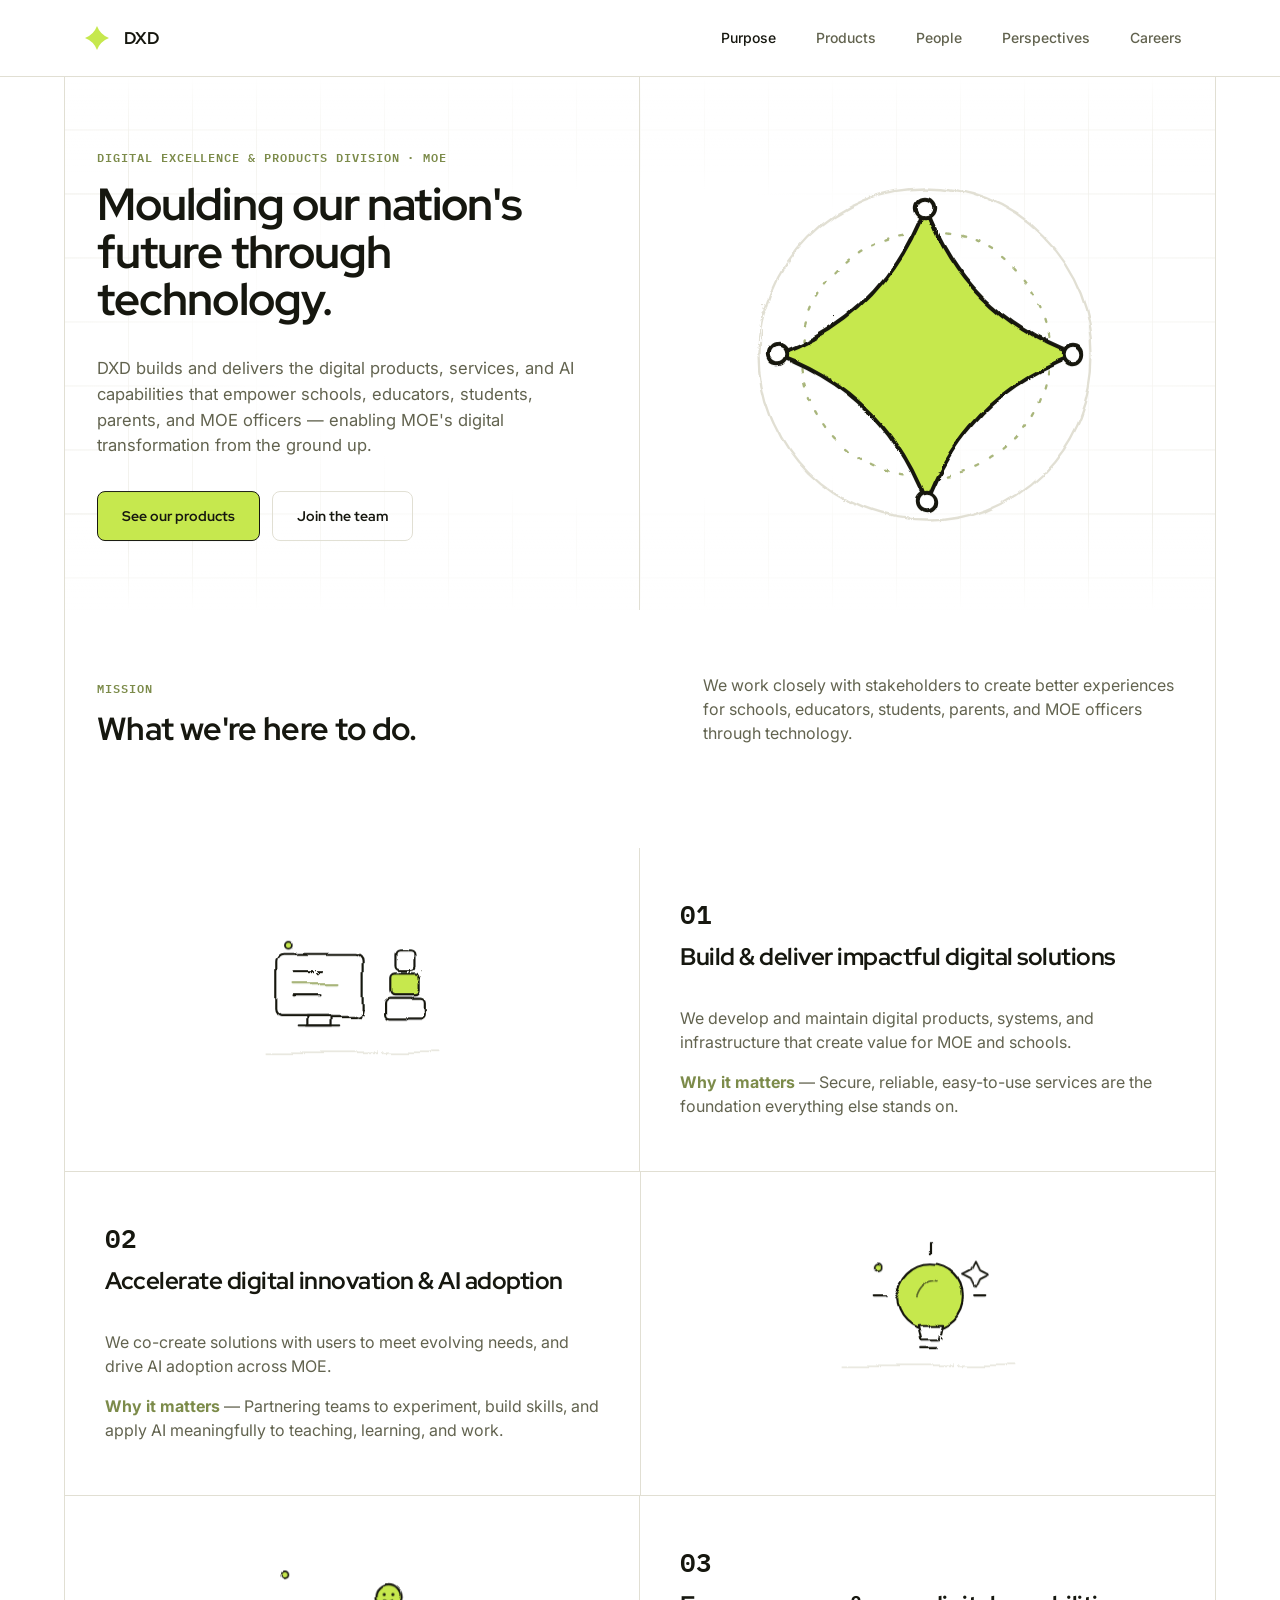
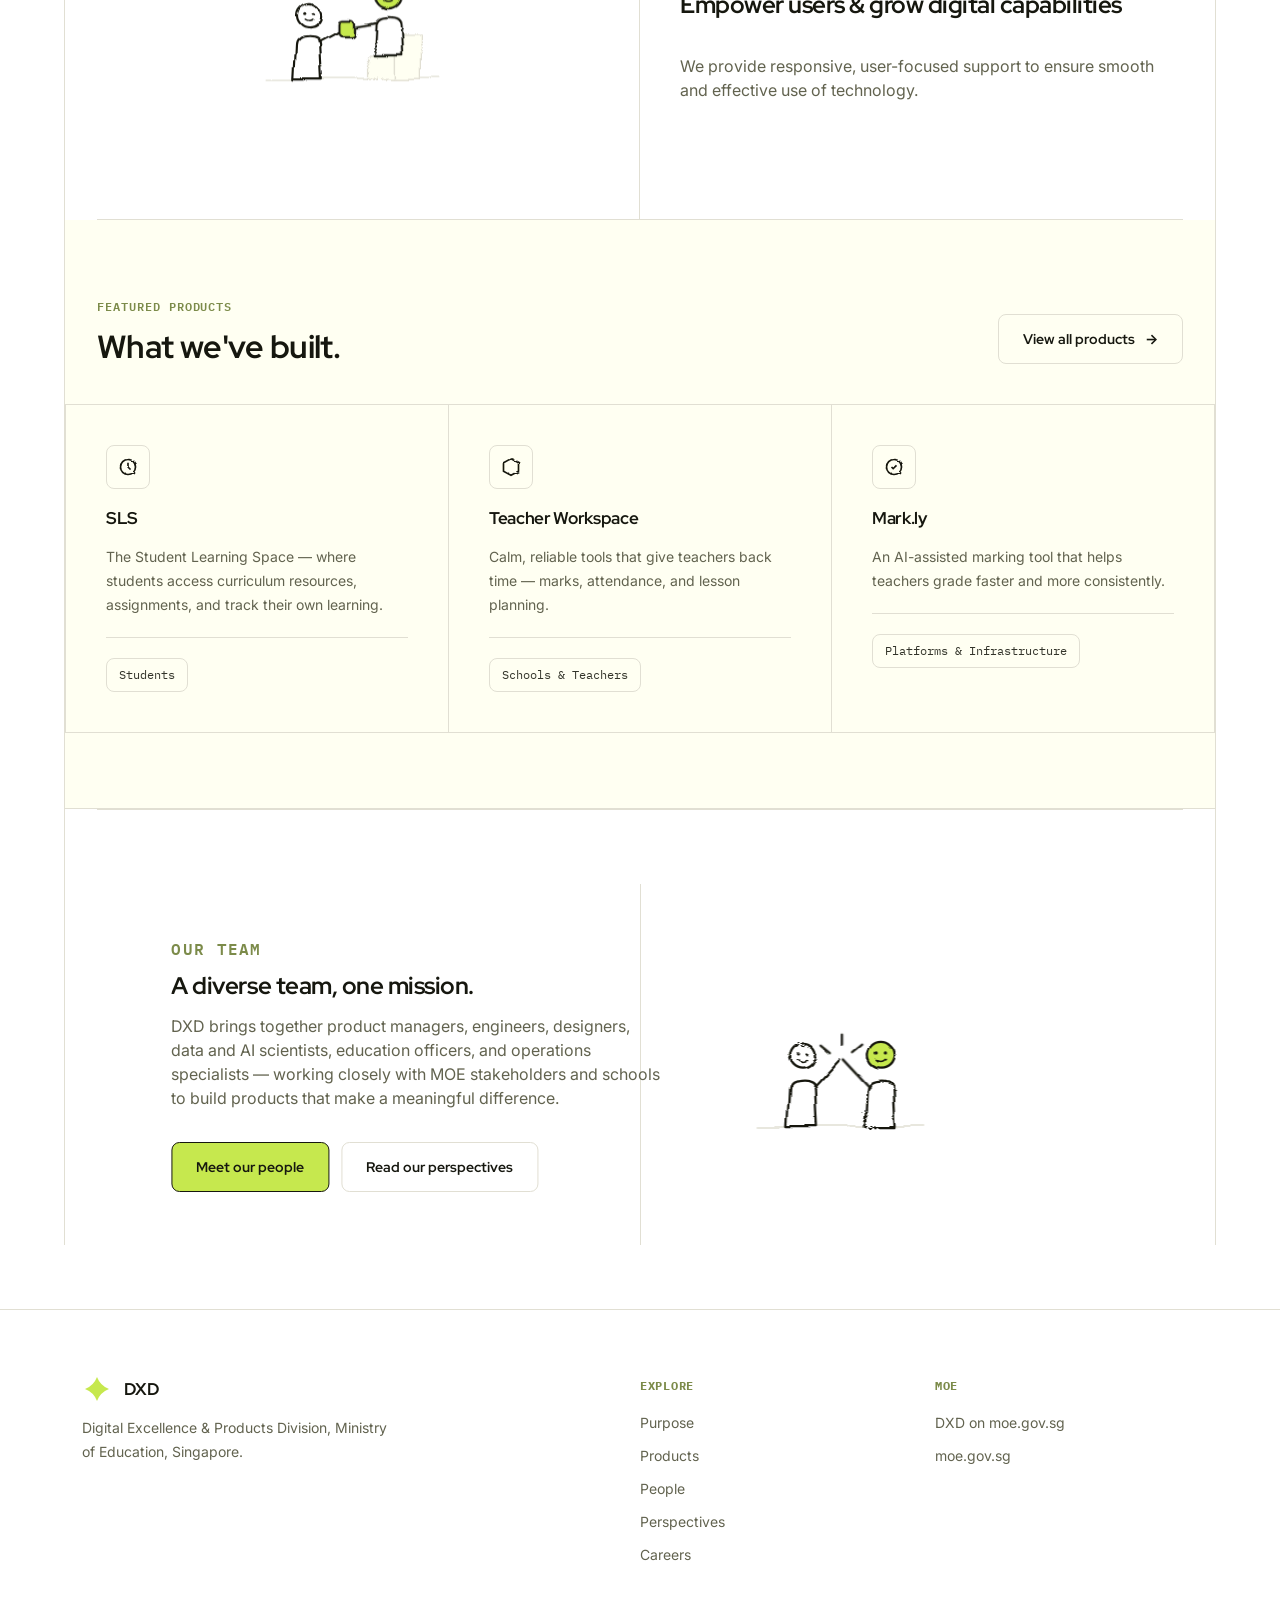
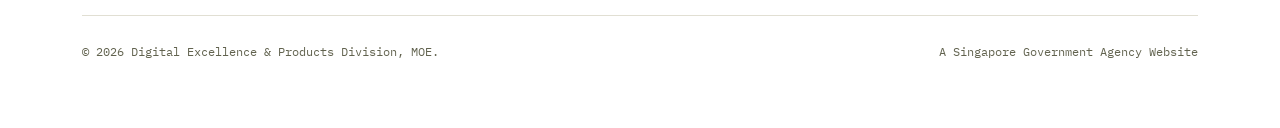
==== commit 3a0fd0a6: "Remove the stats section from the homepage Drops the 30+/350+/100k+/200+ stat row entirely, along wi" ====
--- a/index.html
+++ b/index.html
@@ -218,29 +218,6 @@
     </div>
   </section>
 
-  <section class="tight">
-    <div class="container" style="padding:0">
-      <div class="stat-row">
-        <div>
-          <div class="stat-value">30+</div>
-          <div class="stat-label">Digital products &amp; services</div>
-        </div>
-        <div>
-          <div class="stat-value">350+</div>
-          <div class="stat-label">Schools reached</div>
-        </div>
-        <div>
-          <div class="stat-value">100k+</div>
-          <div class="stat-label">Educators &amp; officers supported</div>
-        </div>
-        <div>
-          <div class="stat-value">200+</div>
-          <div class="stat-label">People across DXD</div>
-        </div>
-      </div>
-    </div>
-  </section>
-
   <section id="mission" class="tight">
     <div class="container">
       <div class="section-head stagger">
--- a/css/base.css
+++ b/css/base.css
@@ -161,8 +161,8 @@
 /* .rule-major marks a genuine change of topic (e.g. mission → products →
    team) and draws in on scroll as a deliberate anchor point. It's used
    sparingly — most of the page's structure still comes from the plain 1px
-   hairlines (.section-border-t/b, .divider-grid, .stat-row), which stay
-   static and mark minor, same-kind divisions. */
+   hairlines (.section-border-t/b, .divider-grid), which stay static and
+   mark minor, same-kind divisions. */
 .rule-major {
   width: calc(100% - var(--margin) * 2);
   max-width: var(--max-content-width);
@@ -358,29 +358,6 @@
   background: #FBF1E2; border: 1px solid #E9D2A2; padding: 2px var(--space-2); border-radius: var(--radius-pill);
 }
 html.dark .placeholder-badge { background: #2A2110; border-color: #4A3A16; }
-
-/* ---------- Stats ---------- */
-/* Bridges the hero's own vertical divider (.hero-left's border-right, which
-   sits at the same horizontal center) across the section-padding gap above,
-   so the two read as one continuous line rather than two disjointed
-   segments. Only makes sense at desktop widths, where the hero and stat
-   grids share the same 2/4-column center line — off below 900px, where the
-   hero stacks to one column and there's no divider above to connect to. */
-.stat-row { position: relative; display: grid; grid-template-columns: repeat(4, 1fr); border-top: 1px solid var(--border); border-left: 1px solid var(--border); }
-.stat-row::before {
-  content: "";
-  position: absolute;
-  left: 50%;
-  top: calc(-1 * var(--fluid-pad-lg));
-  width: 1px;
-  height: var(--fluid-pad-lg);
-  background: var(--border);
-}
-@media (max-width: 900px) { .stat-row::before { display: none; } }
-.stat-row > div { padding: var(--space-8); min-width: 0; border-right: 1px solid var(--border); border-bottom: 1px solid var(--border); }
-.stat-value { font-family: var(--font-display); font-size: var(--text-3xl); font-weight: 700; font-variant-numeric: tabular-nums; }
-.stat-label { font-size: var(--text-sm); color: var(--muted-foreground); margin-top: var(--space-2); }
-@media (max-width: 767px) { .stat-row { grid-template-columns: repeat(2, 1fr); } }
 
 /* ---------- Simple bordered card (used sparingly: products filter cards, people, stories) ---------- */
 .card {
@@ -627,16 +604,6 @@
 [data-parallax] { will-change: transform; }
 .hero-right[data-parallax] { transition: transform 60ms linear; }
 
-/* ---------- Stats: number scale-in + label rise (see main.js) ---------- */
-.stat-value {
-  opacity: 0;
-  transform: scale(.82);
-  transition: opacity 520ms var(--ease-standard), transform 520ms var(--ease-standard);
-}
-.stat-value.in-view { opacity: 1; transform: scale(1); }
-.stat-label { opacity: 0; transform: translateY(10px); transition: opacity 480ms var(--ease-standard) 140ms, transform 480ms var(--ease-standard) 140ms; }
-.stat-row > div.in-view .stat-label { opacity: 1; transform: translateY(0); }
-
 /* ---------- Featured products: richer hover ---------- */
 .divider-grid h3 a { display: inline-block; transition: transform var(--duration-state) var(--ease-standard); }
 .divider-grid > div:hover h3 a { transform: translateX(3px); }
@@ -654,7 +621,6 @@
   .hero-mark-wrap { transition: none !important; }
   [class*="reveal"] { transition: none !important; opacity: 1 !important; transform: none !important; }
   .reveal-mask > span { transition: none !important; transform: none !important; }
-  .stat-value, .stat-label { transition: none !important; opacity: 1 !important; transform: none !important; }
   /* Excludes [data-parallax-base] — an element with a static base transform
      (e.g. one that also needs centering) needs to keep it; JS never
      overwrites it under reduced motion anyway since the parallax loop never starts. */
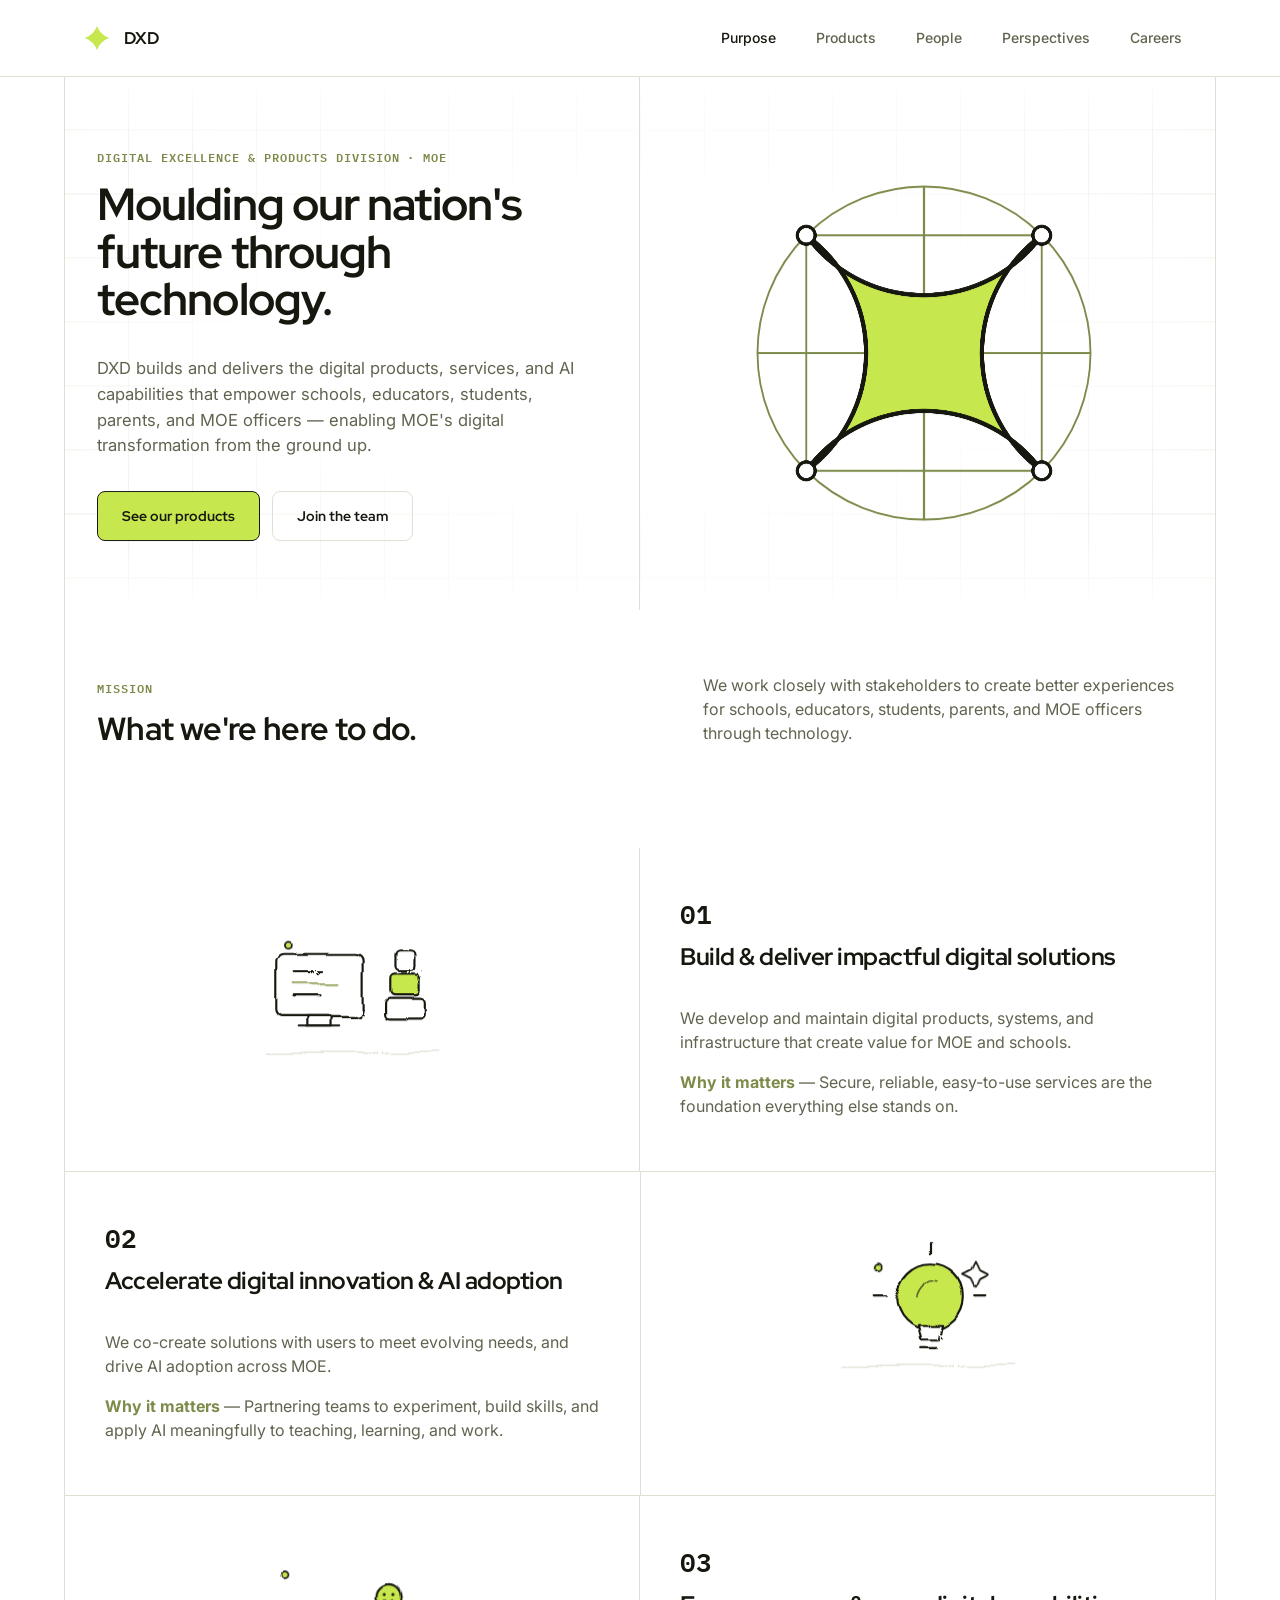
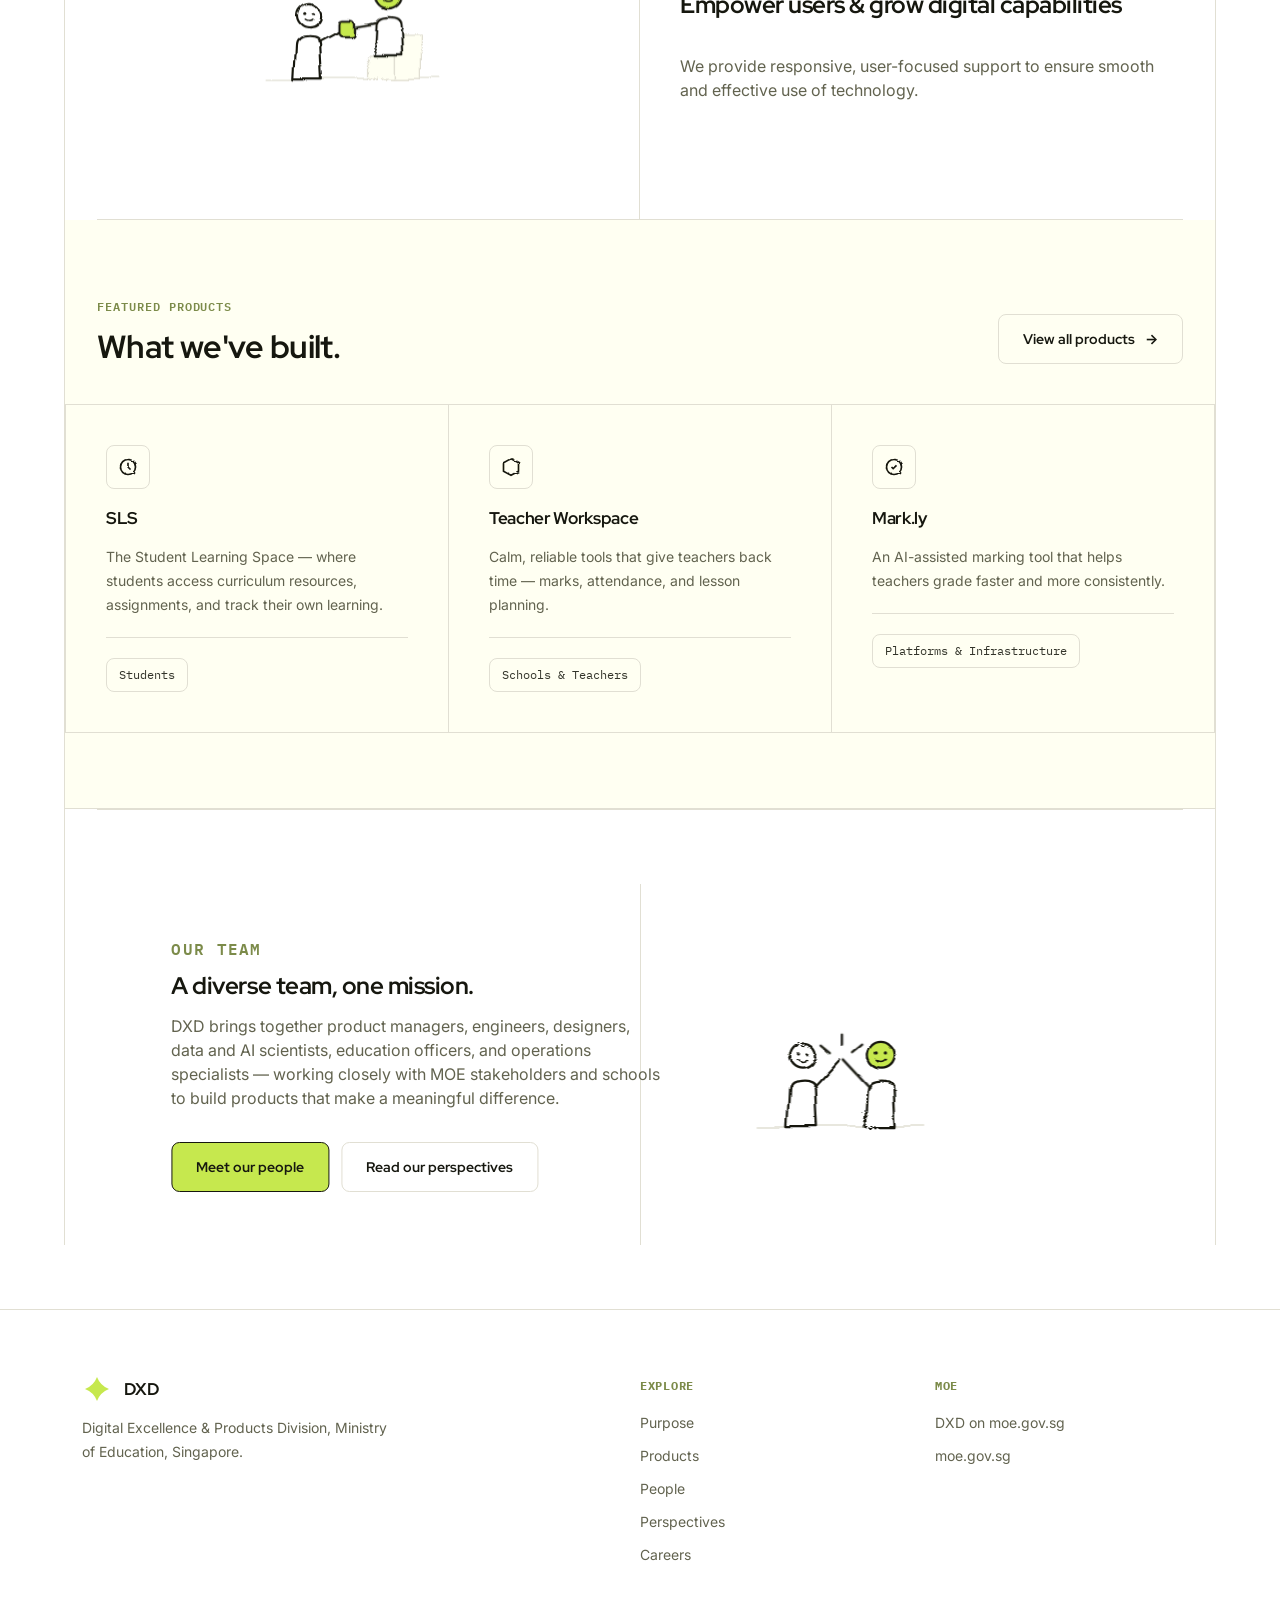
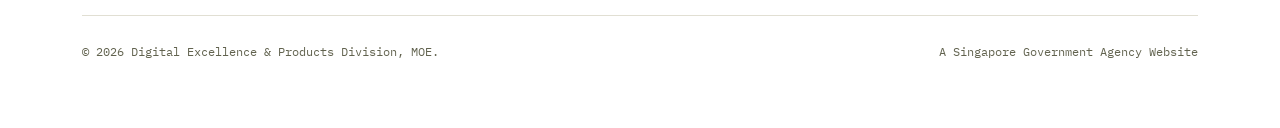
==== commit f4ae6877: "Replace hero mark with an animated quatrefoil construction diagram Adapted from a reference artifact" ====
--- a/index.html
+++ b/index.html
@@ -15,21 +15,43 @@
 <svg xmlns="http://www.w3.org/2000/svg" style="position:absolute; width:0; height:0; overflow:hidden" aria-hidden="true">
 
   <!-- ============ HERO MARK: compass / star, DXD's own geometric motif ============ -->
-  <symbol id="mark-compass" viewBox="0 0 240 240">
-    <circle cx="120" cy="120" r="108" fill="none" stroke="var(--border)" stroke-width="1.5"/>
-    <circle class="spin-slower" cx="120" cy="120" r="80" fill="none" stroke="var(--olive-line)" stroke-width="1.5" stroke-dasharray="2 8" stroke-linecap="round"/>
-
-    <g class="spin-slow" style="transform-origin:120px 120px">
-      <!-- four-point astroid star -->
-      <path d="M120 24 Q146,94 216,120 Q146,146 120,216 Q94,146 24,120 Q94,94 120,24 Z" fill="var(--lime)" stroke="var(--ink)" stroke-width="2.5" stroke-linejoin="round"/>
-      <!-- node circles at tips -->
-      <circle cx="120" cy="24" r="6" fill="var(--surface)" stroke="var(--ink)" stroke-width="2.5"/>
-      <circle cx="216" cy="120" r="6" fill="var(--surface)" stroke="var(--ink)" stroke-width="2.5"/>
-      <circle cx="120" cy="216" r="6" fill="var(--surface)" stroke="var(--ink)" stroke-width="2.5"/>
-      <circle cx="24" cy="120" r="6" fill="var(--surface)" stroke="var(--ink)" stroke-width="2.5"/>
-    </g>
-
-
+  <symbol id="mark-compass" viewBox="0 0 1000 1000">
+    <!-- construction axes -->
+    <line class="draw-line" style="--len:450" x1="500" y1="500" x2="50" y2="500" stroke="var(--olive)" stroke-width="6"/>
+    <line class="draw-line" style="--len:450; --delay:60ms" x1="500" y1="500" x2="950" y2="500" stroke="var(--olive)" stroke-width="6"/>
+    <line class="draw-line" style="--len:450; --delay:120ms" x1="500" y1="500" x2="500" y2="50" stroke="var(--olive)" stroke-width="6"/>
+    <line class="draw-line" style="--len:450; --delay:180ms" x1="500" y1="500" x2="500" y2="950" stroke="var(--olive)" stroke-width="6"/>
+
+    <!-- outer guide circle -->
+    <circle class="draw-line" style="--len:2828; --delay:280ms" cx="500" cy="500" r="450" fill="none" stroke="var(--olive)" stroke-width="5"/>
+
+    <!-- square guide -->
+    <path class="draw-line" style="--len:2546; --delay:480ms" d="M181.8 181.8 H818.2 V818.2 H181.8 Z" fill="none" stroke="var(--olive)" stroke-width="5"/>
+
+    <!-- diagonal guides -->
+    <line class="fade-up" style="animation-delay:680ms" x1="256.8" y1="256.8" x2="743.2" y2="743.2" stroke="var(--olive-line)" stroke-width="5" stroke-dasharray="12 14"/>
+    <line class="fade-up" style="animation-delay:680ms" x1="743.2" y1="256.8" x2="256.8" y2="743.2" stroke="var(--olive-line)" stroke-width="5" stroke-dasharray="12 14"/>
+
+    <!-- inner guide circle -->
+    <circle class="draw-line" style="--len:984; --delay:850ms" cx="500" cy="500" r="156.6" fill="none" stroke="var(--olive-line)" stroke-width="5"/>
+
+    <!-- inner diamond guide -->
+    <path class="fade-up" style="animation-delay:1000ms" d="M500 343.4 L656.6 500 L500 656.6 L343.4 500 Z" fill="none" stroke="var(--olive-line)" stroke-width="5" stroke-dasharray="12 14"/>
+
+    <!-- final mark: fill is not gated by the stroke-draw animation at all
+         (SVG fill ignores stroke-dashoffset), so it would otherwise be fully
+         opaque from frame one, silently covering every guide line that falls
+         inside its silhouette. Split into a stroke-only outline (draws in
+         normally) and a separately fill, timed to fade in only once the
+         outline finishes drawing. -->
+    <path class="fade-up" style="animation-delay:2550ms" d="M181.8 181.8 A394.1 394.1 0 0 0 818.2 181.8 A394.1 394.1 0 0 0 818.2 818.2 A394.1 394.1 0 0 0 181.8 818.2 A394.1 394.1 0 0 0 181.8 181.8" fill="var(--lime)" stroke="none"/>
+    <path class="draw-line" style="--len:2971; --delay:1150ms" d="M181.8 181.8 A394.1 394.1 0 0 0 818.2 181.8 A394.1 394.1 0 0 0 818.2 818.2 A394.1 394.1 0 0 0 181.8 818.2 A394.1 394.1 0 0 0 181.8 181.8" fill="none" stroke="var(--ink)" stroke-width="12" stroke-linecap="round" stroke-linejoin="round"/>
+
+    <!-- corner node dots -->
+    <circle class="doodle-pop" style="--pop-delay:2.4s" cx="181.8" cy="181.8" r="24" fill="var(--surface)" stroke="var(--ink)" stroke-width="9"/>
+    <circle class="doodle-pop" style="--pop-delay:2.5s" cx="818.2" cy="181.8" r="24" fill="var(--surface)" stroke="var(--ink)" stroke-width="9"/>
+    <circle class="doodle-pop" style="--pop-delay:2.6s" cx="818.2" cy="818.2" r="24" fill="var(--surface)" stroke="var(--ink)" stroke-width="9"/>
+    <circle class="doodle-pop" style="--pop-delay:2.7s" cx="181.8" cy="818.2" r="24" fill="var(--surface)" stroke="var(--ink)" stroke-width="9"/>
   </symbol>
 
   <!-- ============ Build & deliver: monitor + stacked blocks ============ -->
@@ -211,8 +233,8 @@
         </div>
       </div>
       <div class="hero-right" data-parallax="0.08" data-parallax-scale="0.85">
-        <div class="hero-mark-wrap illus-trigger illus-sketchy">
-          <svg viewBox="0 0 240 240" style="width:min(370px, 72%)"><use href="#mark-compass"/></svg>
+        <div class="hero-mark-wrap illus-trigger">
+          <svg viewBox="0 0 1000 1000" style="width:min(370px, 72%)"><use href="#mark-compass"/></svg>
         </div>
       </div>
     </div>
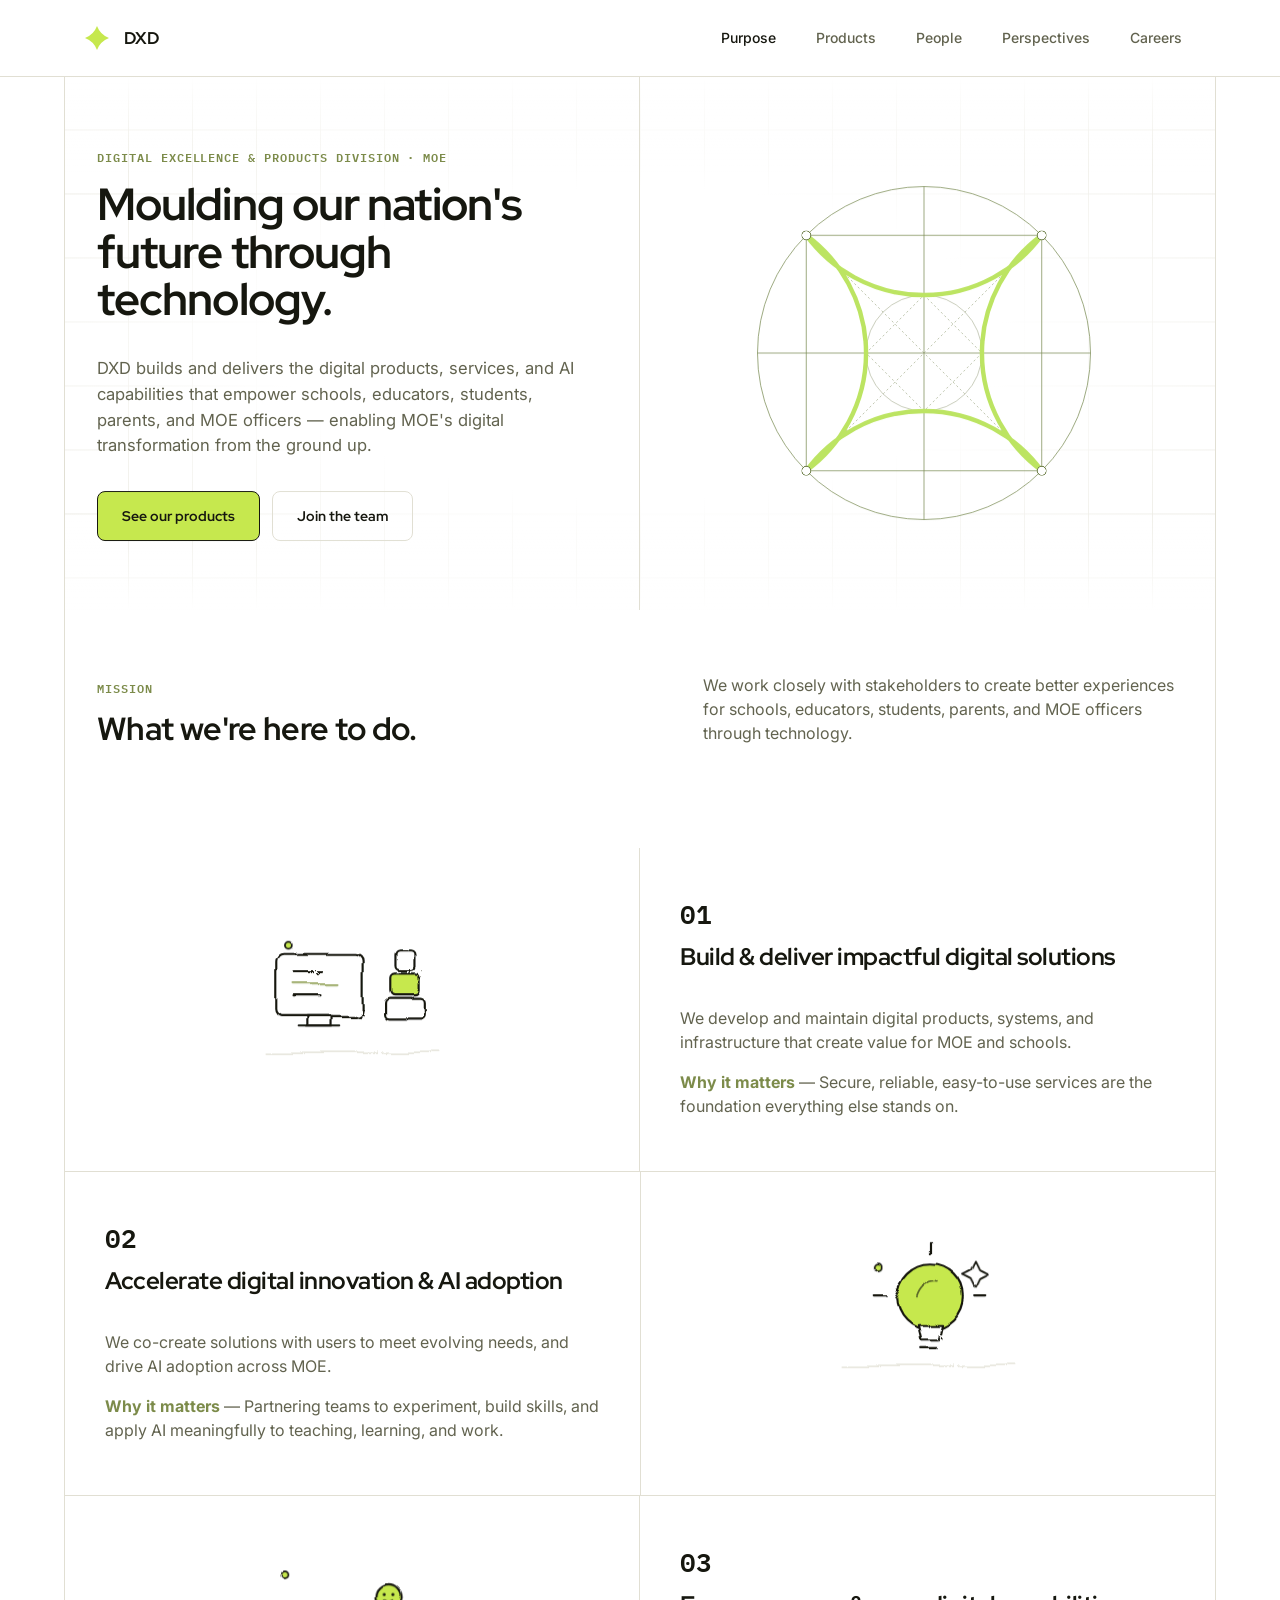
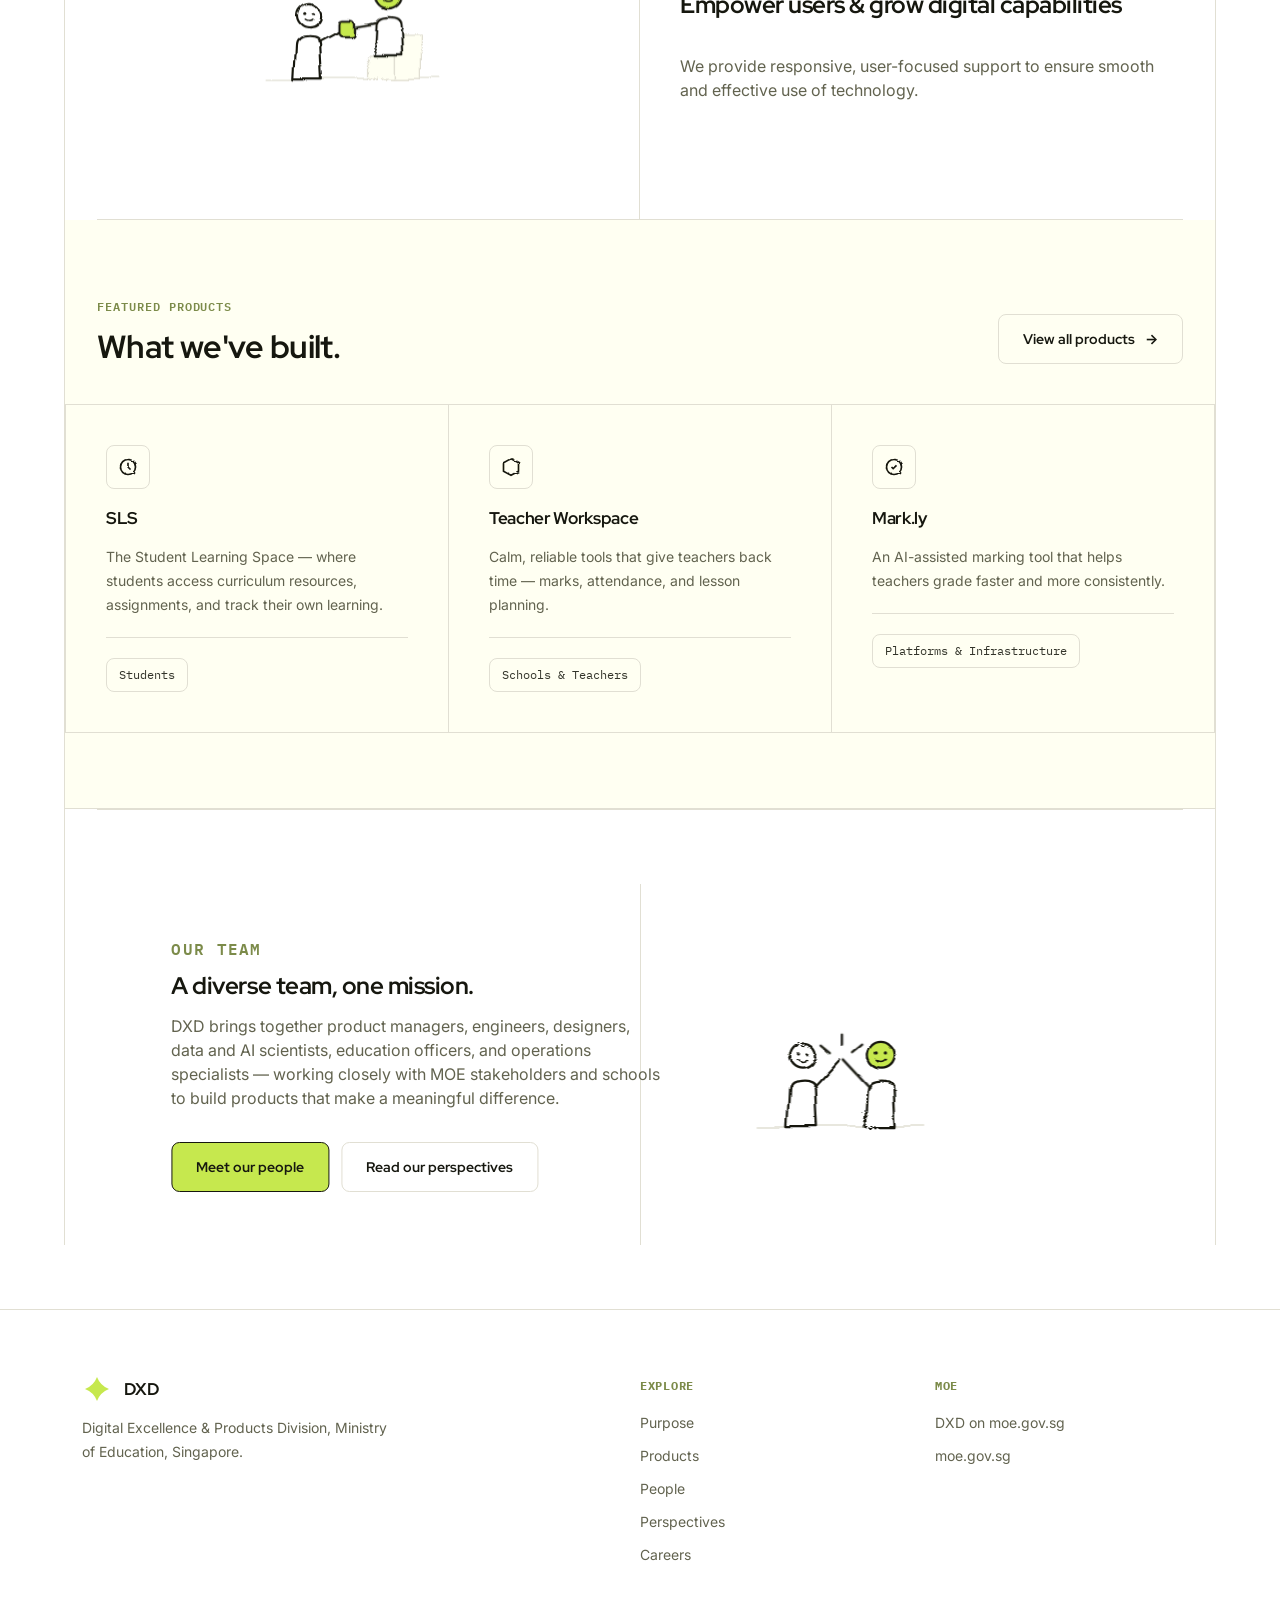
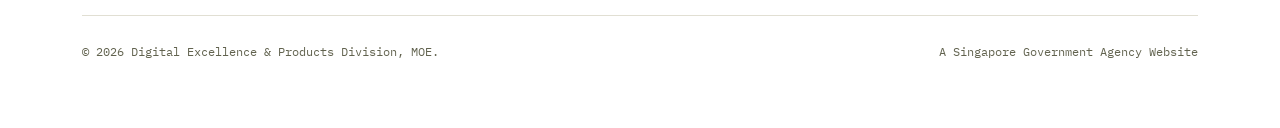
==== commit e280b368: "Use the reference hero-mark animation as-is, just displayed smaller Rebuilt mark-compass as a faithf" ====
--- a/index.html
+++ b/index.html
@@ -16,42 +16,52 @@
 
   <!-- ============ HERO MARK: compass / star, DXD's own geometric motif ============ -->
   <symbol id="mark-compass" viewBox="0 0 1000 1000">
+    <defs>
+      <mask id="mDiag" maskUnits="userSpaceOnUse" x="0" y="0" width="1000" height="1000">
+        <line class="mc-mk mc-d" style="--mc-len:688; --mc-dur:.9s; --mc-delay:5s" x1="256.8" y1="256.8" x2="743.2" y2="743.2"/>
+        <line class="mc-mk mc-d" style="--mc-len:688; --mc-dur:.9s; --mc-delay:5s" x1="743.2" y1="256.8" x2="256.8" y2="743.2"/>
+      </mask>
+      <mask id="mDia" maskUnits="userSpaceOnUse" x="0" y="0" width="1000" height="1000">
+        <path class="mc-mk mc-d" style="--mc-len:886; --mc-dur:.9s; --mc-delay:6.7s" d="M500 343.4 L656.6 500 L500 656.6 L343.4 500 Z"/>
+      </mask>
+    </defs>
+
     <!-- construction axes -->
-    <line class="draw-line" style="--len:450" x1="500" y1="500" x2="50" y2="500" stroke="var(--olive)" stroke-width="6"/>
-    <line class="draw-line" style="--len:450; --delay:60ms" x1="500" y1="500" x2="950" y2="500" stroke="var(--olive)" stroke-width="6"/>
-    <line class="draw-line" style="--len:450; --delay:120ms" x1="500" y1="500" x2="500" y2="50" stroke="var(--olive)" stroke-width="6"/>
-    <line class="draw-line" style="--len:450; --delay:180ms" x1="500" y1="500" x2="500" y2="950" stroke="var(--olive)" stroke-width="6"/>
+    <line class="mc-c mc-d" style="--mc-len:451; --mc-dur:1s; --mc-delay:.5s" x1="500" y1="500" x2="50" y2="500"/>
+    <line class="mc-c mc-d" style="--mc-len:451; --mc-dur:1s; --mc-delay:.5s" x1="500" y1="500" x2="950" y2="500"/>
+    <line class="mc-c mc-d" style="--mc-len:451; --mc-dur:1s; --mc-delay:.5s" x1="500" y1="500" x2="500" y2="50"/>
+    <line class="mc-c mc-d" style="--mc-len:451; --mc-dur:1s; --mc-delay:.5s" x1="500" y1="500" x2="500" y2="950"/>
 
     <!-- outer guide circle -->
-    <circle class="draw-line" style="--len:2828; --delay:280ms" cx="500" cy="500" r="450" fill="none" stroke="var(--olive)" stroke-width="5"/>
+    <circle class="mc-c mc-d" style="--mc-len:2828; --mc-dur:1.6s; --mc-delay:1.4s" cx="500" cy="500" r="450" transform="rotate(-90 500 500)"/>
 
     <!-- square guide -->
-    <path class="draw-line" style="--len:2546; --delay:480ms" d="M181.8 181.8 H818.2 V818.2 H181.8 Z" fill="none" stroke="var(--olive)" stroke-width="5"/>
-
-    <!-- diagonal guides -->
-    <line class="fade-up" style="animation-delay:680ms" x1="256.8" y1="256.8" x2="743.2" y2="743.2" stroke="var(--olive-line)" stroke-width="5" stroke-dasharray="12 14"/>
-    <line class="fade-up" style="animation-delay:680ms" x1="743.2" y1="256.8" x2="256.8" y2="743.2" stroke="var(--olive-line)" stroke-width="5" stroke-dasharray="12 14"/>
+    <path class="mc-c mc-d" style="--mc-len:2546; --mc-dur:1.5s; --mc-delay:2.9s" d="M181.8 181.8 H818.2 V818.2 H181.8 Z"/>
+
+    <!-- diagonal guides: a moving mask (mc-mk) draws itself along the
+         diagonal, and wherever it's opaque the dashed line underneath
+         shows through — a progressive dash-reveal, not a plain fade. -->
+    <g mask="url(#mDiag)">
+      <line class="mc-dash" x1="256.8" y1="256.8" x2="743.2" y2="743.2"/>
+      <line class="mc-dash" x1="743.2" y1="256.8" x2="256.8" y2="743.2"/>
+    </g>
 
     <!-- inner guide circle -->
-    <circle class="draw-line" style="--len:984; --delay:850ms" cx="500" cy="500" r="156.6" fill="none" stroke="var(--olive-line)" stroke-width="5"/>
-
-    <!-- inner diamond guide -->
-    <path class="fade-up" style="animation-delay:1000ms" d="M500 343.4 L656.6 500 L500 656.6 L343.4 500 Z" fill="none" stroke="var(--olive-line)" stroke-width="5" stroke-dasharray="12 14"/>
-
-    <!-- final mark: fill is not gated by the stroke-draw animation at all
-         (SVG fill ignores stroke-dashoffset), so it would otherwise be fully
-         opaque from frame one, silently covering every guide line that falls
-         inside its silhouette. Split into a stroke-only outline (draws in
-         normally) and a separately fill, timed to fade in only once the
-         outline finishes drawing. -->
-    <path class="fade-up" style="animation-delay:2550ms" d="M181.8 181.8 A394.1 394.1 0 0 0 818.2 181.8 A394.1 394.1 0 0 0 818.2 818.2 A394.1 394.1 0 0 0 181.8 818.2 A394.1 394.1 0 0 0 181.8 181.8" fill="var(--lime)" stroke="none"/>
-    <path class="draw-line" style="--len:2971; --delay:1150ms" d="M181.8 181.8 A394.1 394.1 0 0 0 818.2 181.8 A394.1 394.1 0 0 0 818.2 818.2 A394.1 394.1 0 0 0 181.8 818.2 A394.1 394.1 0 0 0 181.8 181.8" fill="none" stroke="var(--ink)" stroke-width="12" stroke-linecap="round" stroke-linejoin="round"/>
+    <circle class="mc-c-soft mc-d" style="--mc-len:984; --mc-dur:1s; --mc-delay:5.8s" cx="500" cy="500" r="156.6" transform="rotate(-90 500 500)"/>
+
+    <!-- inner diamond guide: same moving-mask reveal as the diagonals -->
+    <g mask="url(#mDia)">
+      <path class="mc-dash" d="M500 343.4 L656.6 500 L500 656.6 L343.4 500 Z"/>
+    </g>
+
+    <!-- final mark: stroke-only outline, no fill, as designed -->
+    <path class="mc-logo mc-d" style="--mc-len:2971; --mc-dur:3.2s; --mc-delay:7.7s; animation-timing-function:cubic-bezier(.45,0,.55,1)" d="M181.8 181.8 A394.1 394.1 0 0 0 818.2 181.8 A394.1 394.1 0 0 0 818.2 818.2 A394.1 394.1 0 0 0 181.8 818.2 A394.1 394.1 0 0 0 181.8 181.8"/>
 
     <!-- corner node dots -->
-    <circle class="doodle-pop" style="--pop-delay:2.4s" cx="181.8" cy="181.8" r="24" fill="var(--surface)" stroke="var(--ink)" stroke-width="9"/>
-    <circle class="doodle-pop" style="--pop-delay:2.5s" cx="818.2" cy="181.8" r="24" fill="var(--surface)" stroke="var(--ink)" stroke-width="9"/>
-    <circle class="doodle-pop" style="--pop-delay:2.6s" cx="818.2" cy="818.2" r="24" fill="var(--surface)" stroke="var(--ink)" stroke-width="9"/>
-    <circle class="doodle-pop" style="--pop-delay:2.7s" cx="181.8" cy="818.2" r="24" fill="var(--surface)" stroke="var(--ink)" stroke-width="9"/>
+    <circle class="mc-pt node-in" style="--pop-delay:4.4s" cx="181.8" cy="181.8" r="12"/>
+    <circle class="mc-pt node-in" style="--pop-delay:4.55s" cx="818.2" cy="181.8" r="12"/>
+    <circle class="mc-pt node-in" style="--pop-delay:4.7s" cx="818.2" cy="818.2" r="12"/>
+    <circle class="mc-pt node-in" style="--pop-delay:4.85s" cx="181.8" cy="818.2" r="12"/>
   </symbol>
 
   <!-- ============ Build & deliver: monitor + stacked blocks ============ -->
--- a/css/base.css
+++ b/css/base.css
@@ -479,6 +479,46 @@
   100% { transform: scale(1); }
 }
 
+/* .node-in: a precise, non-bouncy alternative to .doodle-pop — for elements
+   that are part of a technical/construction diagram (the hero mark) rather
+   than a hand-drawn doodle. No overshoot, no ambient pulse afterward: it
+   appears once and stays put. */
+.node-in {
+  transform-box: fill-box;
+  transform-origin: center;
+  animation: nodeIn 320ms var(--ease-standard) var(--pop-delay, 0ms) both;
+  animation-play-state: var(--illus-play, running);
+}
+@keyframes nodeIn {
+  from { opacity: 0; transform: scale(.5); }
+  to { opacity: 1; transform: scale(1); }
+}
+
+/* ---------- Hero mark: faithful port of the reference construction
+   animation — its own colors, stroke weights, timing/easing and the
+   moving-mask technique that progressively reveals the dashed diagonal/
+   diamond guides, kept as designed rather than adapted to DXD's tokens.
+   Two deliberate exceptions: no background grid tile (the hero already
+   sits inside .blueprint's own grid — a second one here would double up)
+   and it plays once on scroll into view via the site's existing
+   --illus-play gate, rather than the original's own run/replay/loop
+   demo chrome, which has no equivalent on a page a visitor scrolls past. */
+.mc-c { fill: none; stroke: #7a8c55; stroke-width: 2; stroke-linecap: butt; }
+.mc-c-soft { fill: none; stroke: #a3ab8e; stroke-width: 1.6; }
+.mc-dash { fill: none; stroke: #8e9a70; stroke-width: 1.5; stroke-dasharray: 6 7; }
+.mc-mk { fill: none; stroke: #fff; stroke-width: 10; stroke-linecap: round; }
+.mc-logo { fill: none; stroke: #bce462; stroke-width: 12; stroke-linecap: round; stroke-linejoin: round; }
+.mc-pt { fill: #fff; stroke: #6e7f48; stroke-width: 2.2; }
+
+.mc-d {
+  --mc-ease: cubic-bezier(.65, 0, .35, 1);
+  stroke-dasharray: var(--mc-len) var(--mc-len);
+  stroke-dashoffset: var(--mc-len);
+  animation: mcDraw var(--mc-dur) var(--mc-ease) var(--mc-delay) both;
+  animation-play-state: var(--illus-play, running);
+}
+@keyframes mcDraw { to { stroke-dashoffset: 0; } }
+
 .doodle-react {
   transform-box: fill-box;
   transform-origin: var(--react-origin, center);
@@ -504,8 +544,6 @@
 .fade-up { animation: fadeUp var(--duration-entrance) var(--ease-standard) both; }
 @keyframes fadeUp { from { opacity: 0; transform: translateY(6px); } to { opacity: 1; transform: translateY(0); } }
 
-/* ---------- Hero mark: cursor parallax (see main.js) ---------- */
-.hero-right { perspective: 900px; }
 .hero-mark-wrap {
   /* Explicit width so the svg's percentage-based width below has a definite
      ancestor to resolve against — without this the wrap shrink-fits its
@@ -515,9 +553,6 @@
   display: flex;
   align-items: center;
   justify-content: center;
-  transition: transform 500ms var(--ease-standard);
-  transform-style: preserve-3d;
-  will-change: transform;
 }
 .hero-mark-wrap svg {
   /* Nudges the mark to sit centered within the blueprint grid cell it
@@ -617,8 +652,8 @@
 @media (prefers-reduced-motion: reduce) {
   .draw-line, .float-slow, .float-slower, .spin-slow, .spin-slower, .pulse-soft, .fade-up,
   .hero-headline > span, .hero-enter-eyebrow, .hero-enter-lede, .hero-enter-actions,
-  .doodle-pop, .doodle-react, .icon-redraw :is(path, circle, rect) { animation: none !important; opacity: 1 !important; transform: none !important; stroke-dashoffset: 0 !important; }
-  .hero-mark-wrap { transition: none !important; }
+  .doodle-pop, .doodle-react, .node-in, .icon-redraw :is(path, circle, rect) { animation: none !important; opacity: 1 !important; transform: none !important; stroke-dashoffset: 0 !important; }
+  .mc-d { animation: none !important; stroke-dashoffset: 0 !important; }
   [class*="reveal"] { transition: none !important; opacity: 1 !important; transform: none !important; }
   .reveal-mask > span { transition: none !important; transform: none !important; }
   /* Excludes [data-parallax-base] — an element with a static base transform
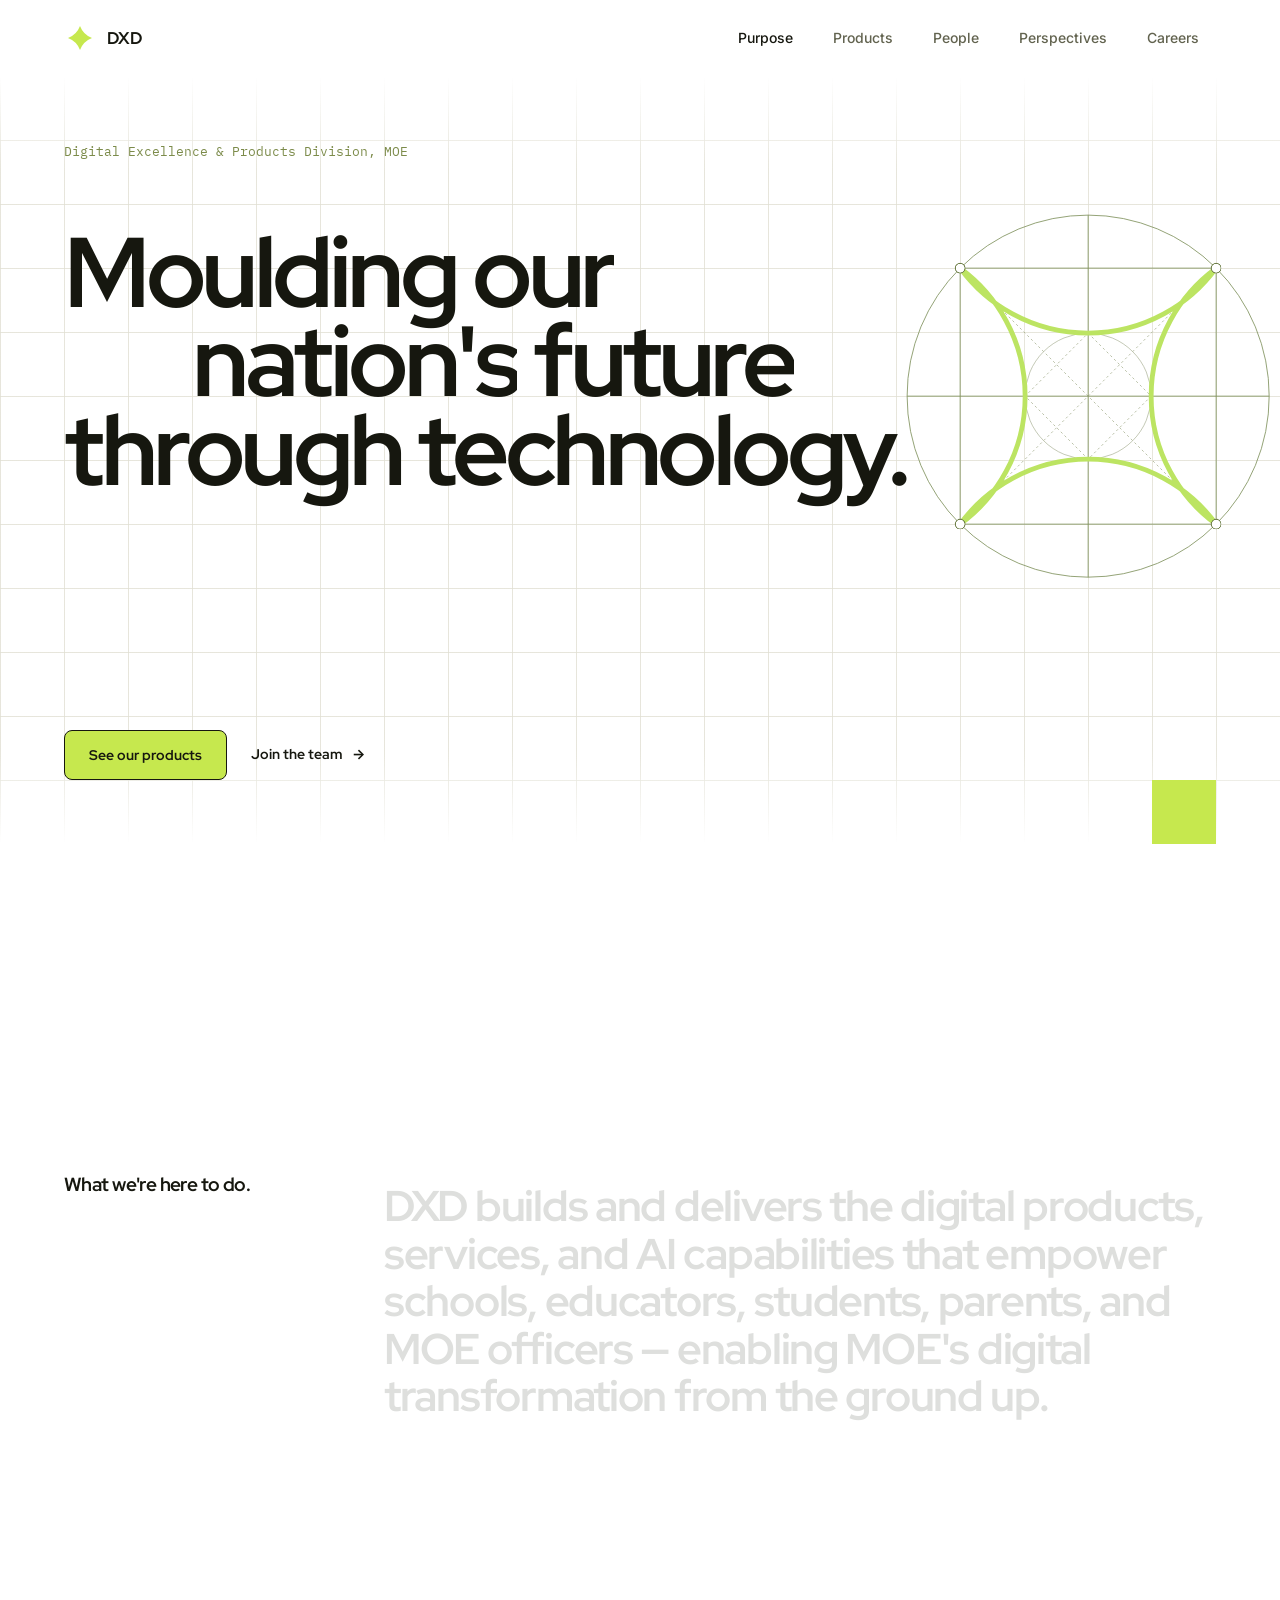
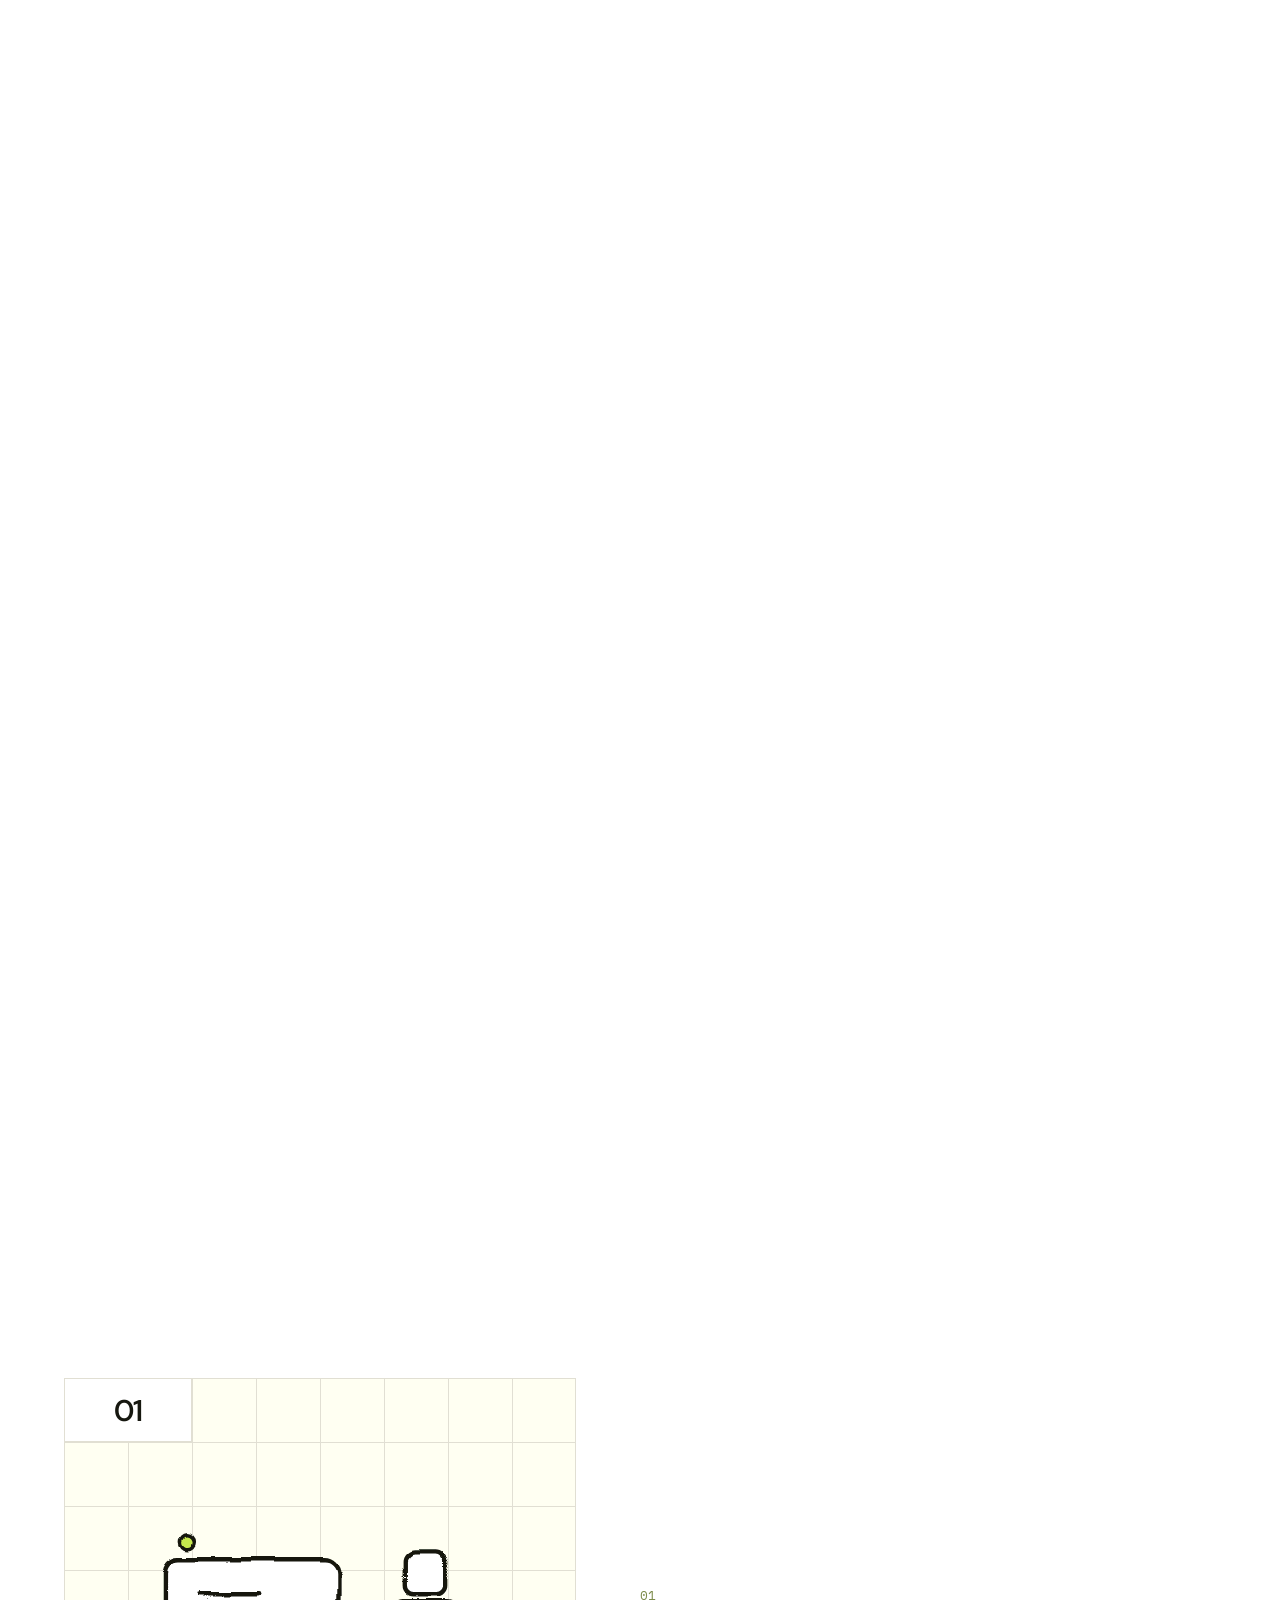
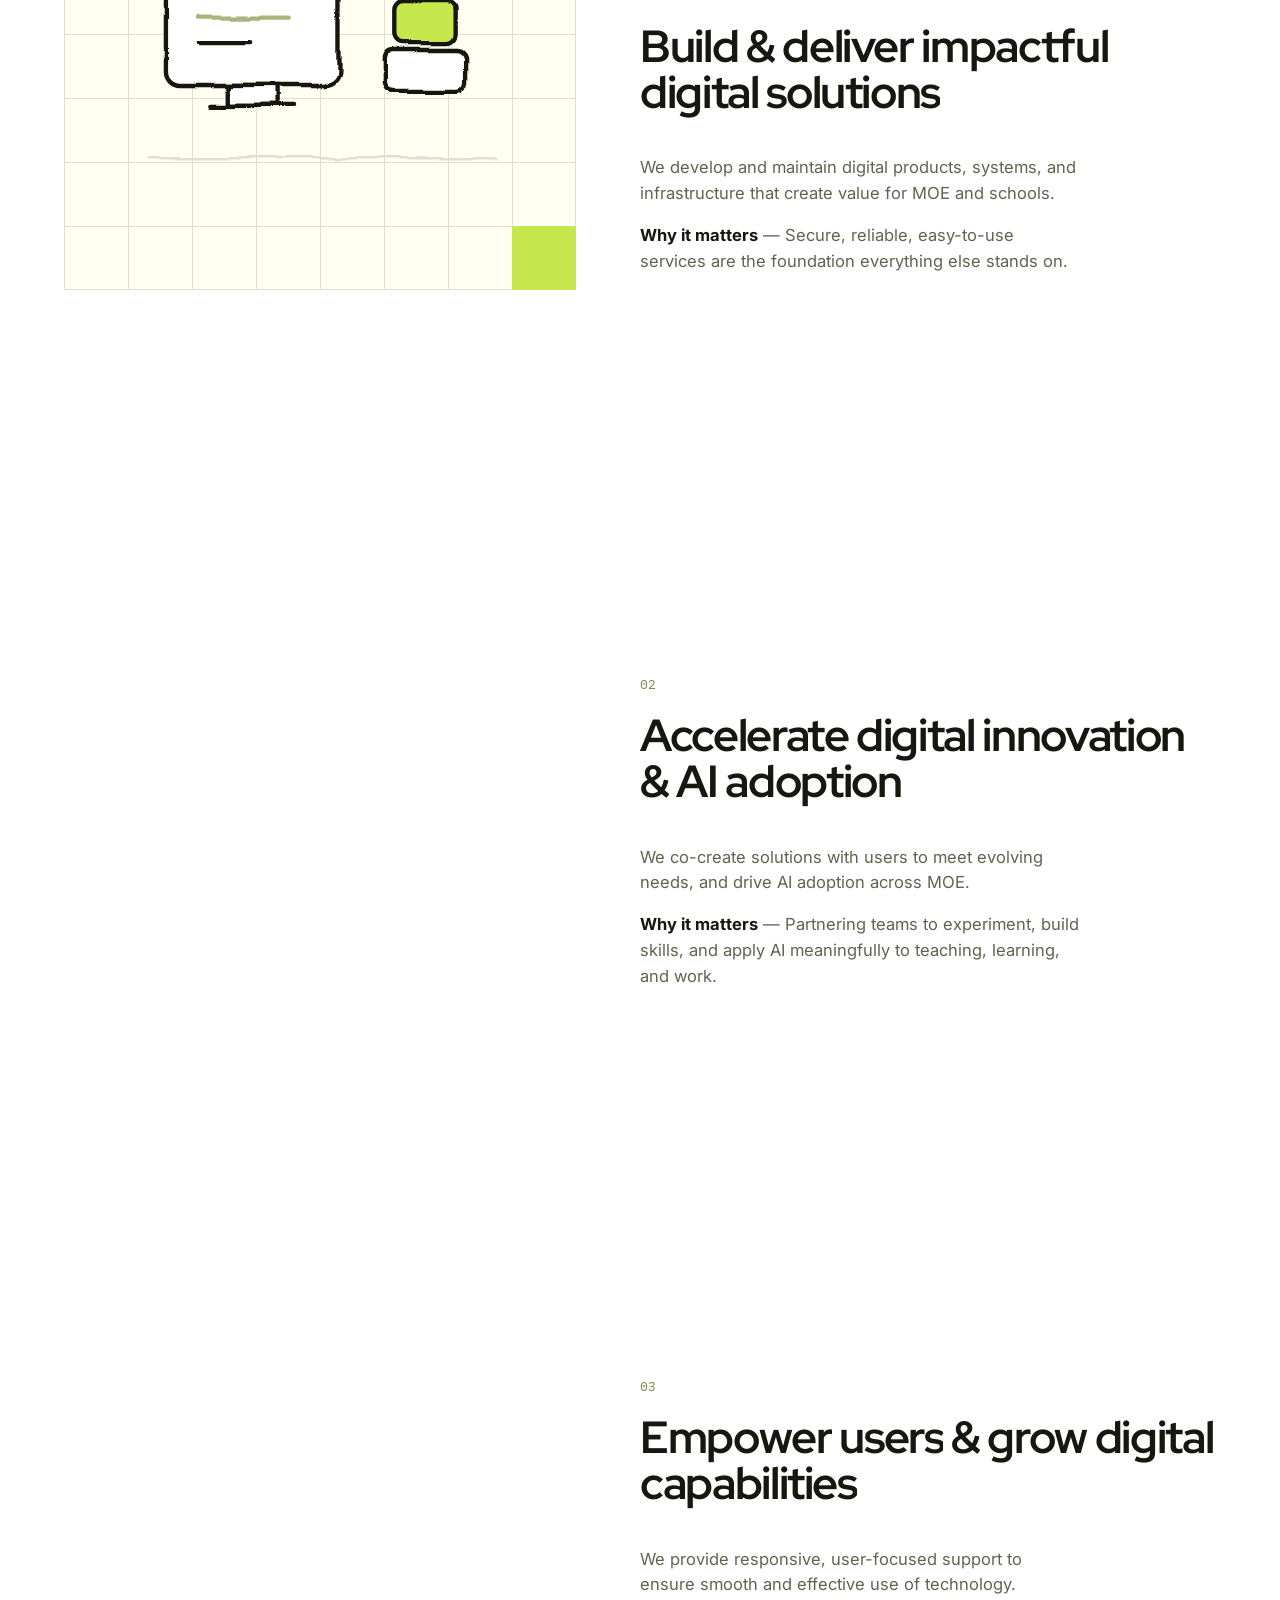
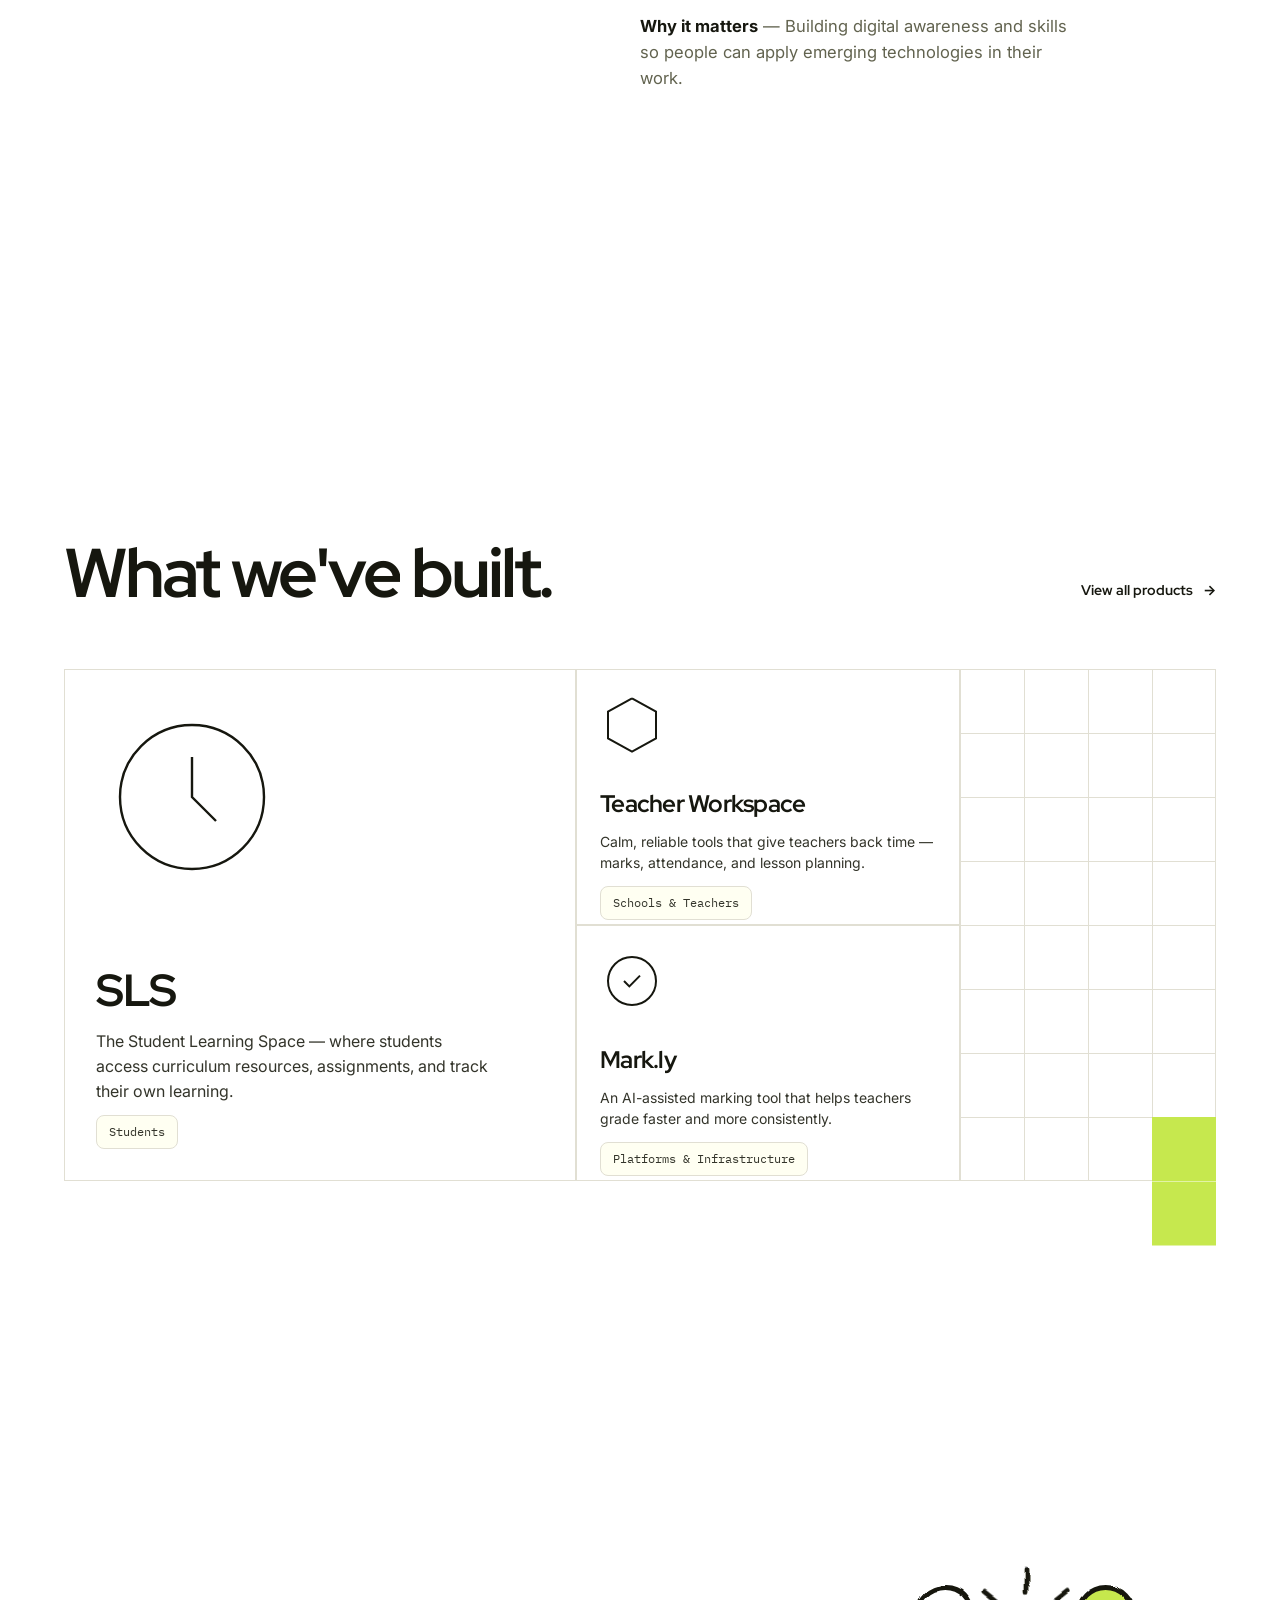
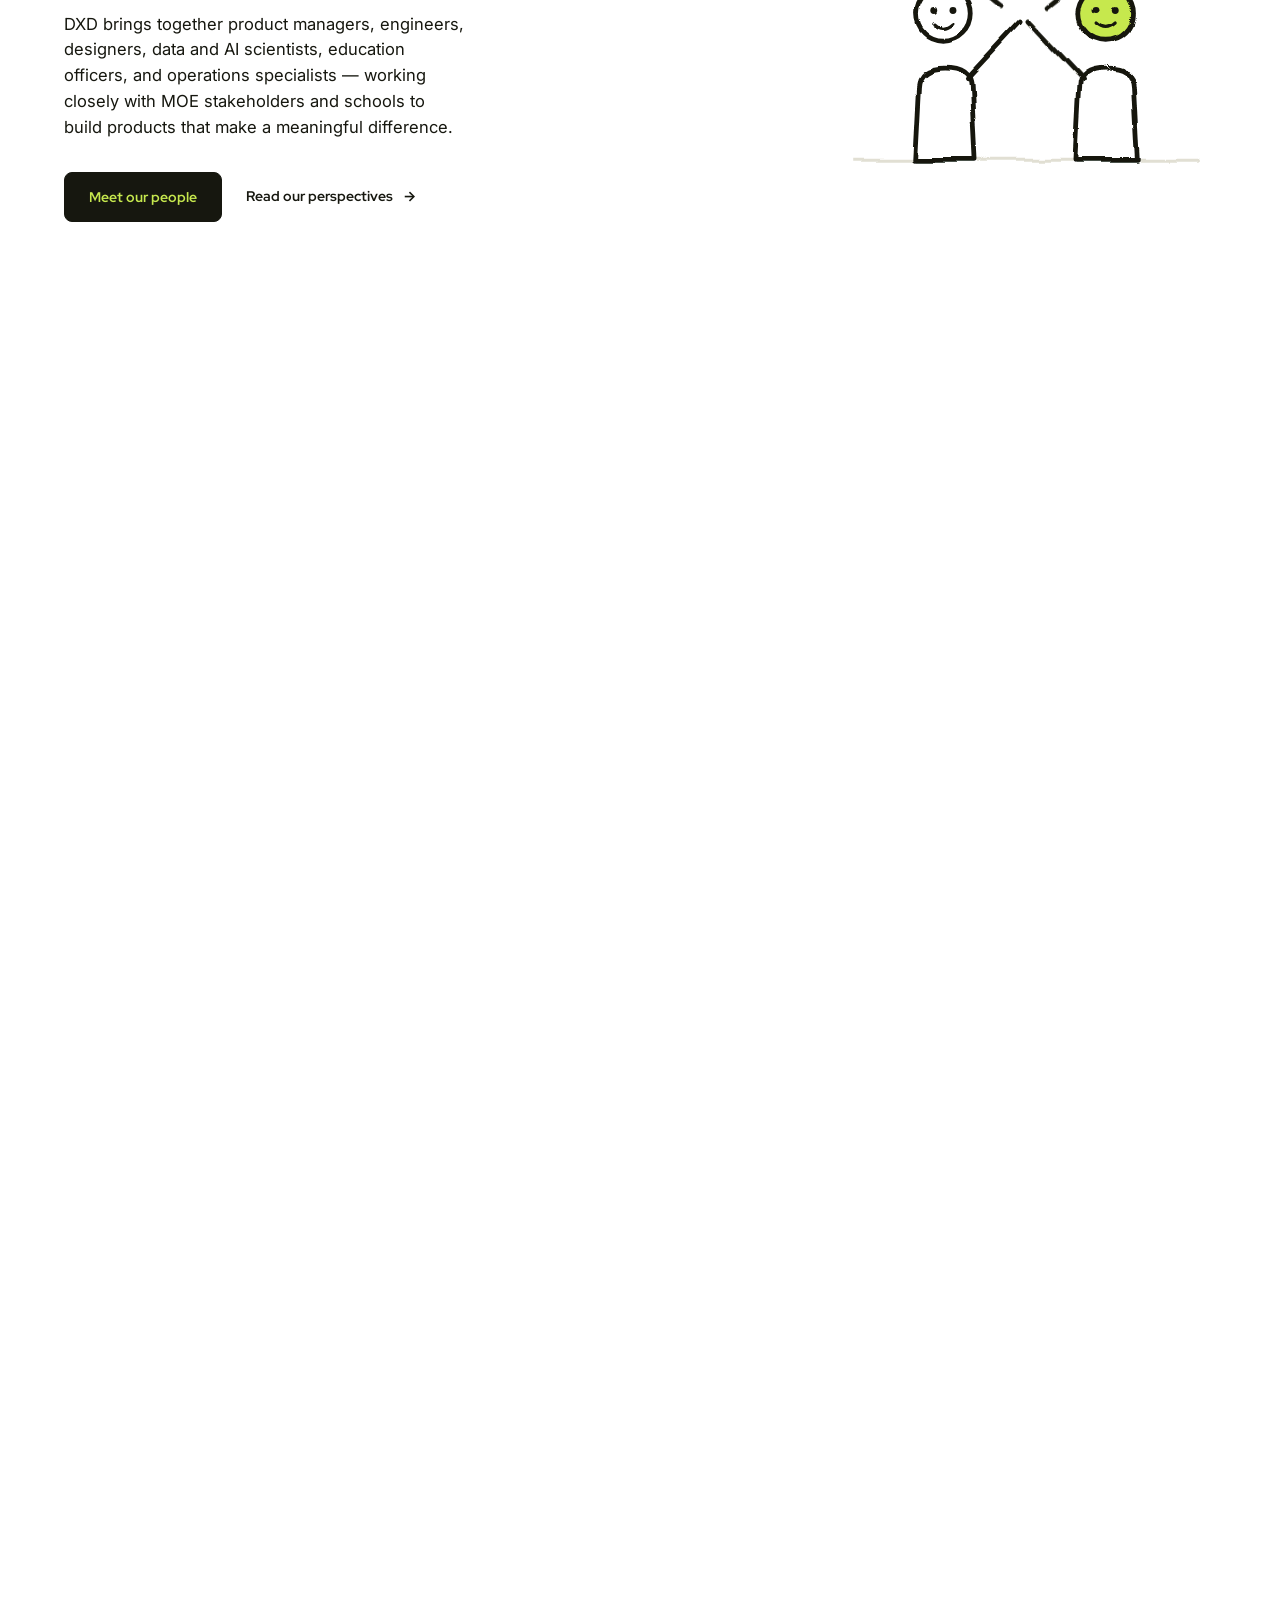
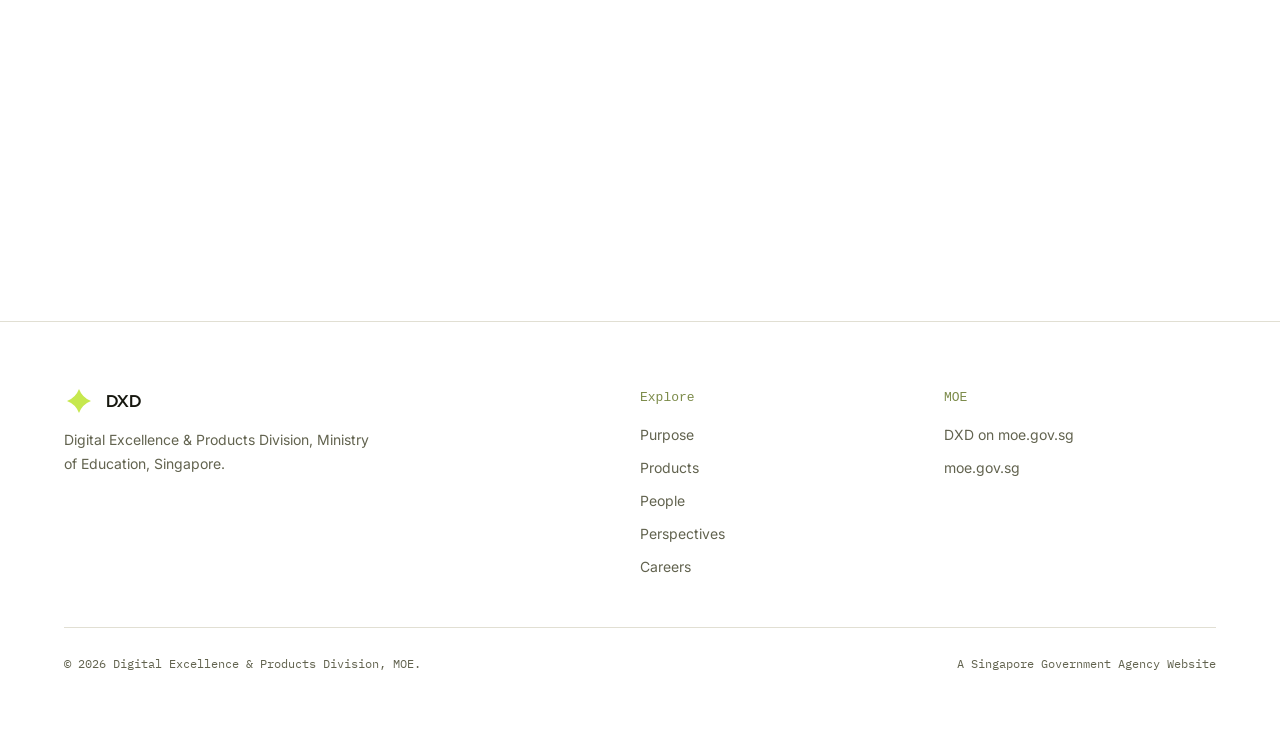
==== commit 9c4011f3: "Redesign the site around the 64px grid with scroll-led motion Recompose every page on DXD's existing" ====
--- a/index.html
+++ b/index.html
@@ -10,6 +10,8 @@
 <link href="https://fonts.googleapis.com/css2?family=Red+Hat+Display:wght@500;700&family=Inter:wght@400;500;600;700&family=IBM+Plex+Mono:wght@500;600&display=swap" rel="stylesheet">
 <link rel="stylesheet" href="css/tokens.css" />
 <link rel="stylesheet" href="css/base.css" />
+<link rel="stylesheet" href="css/components.css" />
+<link rel="stylesheet" href="css/home.css" />
 </head>
 <body>
 <svg xmlns="http://www.w3.org/2000/svg" style="position:absolute; width:0; height:0; overflow:hidden" aria-hidden="true">
@@ -18,25 +20,25 @@
   <symbol id="mark-compass" viewBox="0 0 1000 1000">
     <defs>
       <mask id="mDiag" maskUnits="userSpaceOnUse" x="0" y="0" width="1000" height="1000">
-        <line class="mc-mk mc-d" style="--mc-len:688; --mc-dur:.9s; --mc-delay:5s" x1="256.8" y1="256.8" x2="743.2" y2="743.2"/>
-        <line class="mc-mk mc-d" style="--mc-len:688; --mc-dur:.9s; --mc-delay:5s" x1="743.2" y1="256.8" x2="256.8" y2="743.2"/>
+        <line class="mc-mk mc-d" style="--mc-len:688; --mc-dur:.35s; --mc-delay:1s" x1="256.8" y1="256.8" x2="743.2" y2="743.2"/>
+        <line class="mc-mk mc-d" style="--mc-len:688; --mc-dur:.35s; --mc-delay:1s" x1="743.2" y1="256.8" x2="256.8" y2="743.2"/>
       </mask>
       <mask id="mDia" maskUnits="userSpaceOnUse" x="0" y="0" width="1000" height="1000">
-        <path class="mc-mk mc-d" style="--mc-len:886; --mc-dur:.9s; --mc-delay:6.7s" d="M500 343.4 L656.6 500 L500 656.6 L343.4 500 Z"/>
+        <path class="mc-mk mc-d" style="--mc-len:886; --mc-dur:.35s; --mc-delay:1.45s" d="M500 343.4 L656.6 500 L500 656.6 L343.4 500 Z"/>
       </mask>
     </defs>
 
     <!-- construction axes -->
-    <line class="mc-c mc-d" style="--mc-len:451; --mc-dur:1s; --mc-delay:.5s" x1="500" y1="500" x2="50" y2="500"/>
-    <line class="mc-c mc-d" style="--mc-len:451; --mc-dur:1s; --mc-delay:.5s" x1="500" y1="500" x2="950" y2="500"/>
-    <line class="mc-c mc-d" style="--mc-len:451; --mc-dur:1s; --mc-delay:.5s" x1="500" y1="500" x2="500" y2="50"/>
-    <line class="mc-c mc-d" style="--mc-len:451; --mc-dur:1s; --mc-delay:.5s" x1="500" y1="500" x2="500" y2="950"/>
+    <line class="mc-c mc-d" style="--mc-len:451; --mc-dur:.35s; --mc-delay:0s" x1="500" y1="500" x2="50" y2="500"/>
+    <line class="mc-c mc-d" style="--mc-len:451; --mc-dur:.35s; --mc-delay:0s" x1="500" y1="500" x2="950" y2="500"/>
+    <line class="mc-c mc-d" style="--mc-len:451; --mc-dur:.35s; --mc-delay:0s" x1="500" y1="500" x2="500" y2="50"/>
+    <line class="mc-c mc-d" style="--mc-len:451; --mc-dur:.35s; --mc-delay:0s" x1="500" y1="500" x2="500" y2="950"/>
 
     <!-- outer guide circle -->
-    <circle class="mc-c mc-d" style="--mc-len:2828; --mc-dur:1.6s; --mc-delay:1.4s" cx="500" cy="500" r="450" transform="rotate(-90 500 500)"/>
+    <circle class="mc-c mc-d" style="--mc-len:2828; --mc-dur:.5s; --mc-delay:.25s" cx="500" cy="500" r="450" transform="rotate(-90 500 500)"/>
 
     <!-- square guide -->
-    <path class="mc-c mc-d" style="--mc-len:2546; --mc-dur:1.5s; --mc-delay:2.9s" d="M181.8 181.8 H818.2 V818.2 H181.8 Z"/>
+    <path class="mc-c mc-d" style="--mc-len:2546; --mc-dur:.5s; --mc-delay:.5s" d="M181.8 181.8 H818.2 V818.2 H181.8 Z"/>
 
     <!-- diagonal guides: a moving mask (mc-mk) draws itself along the
          diagonal, and wherever it's opaque the dashed line underneath
@@ -47,7 +49,7 @@
     </g>
 
     <!-- inner guide circle -->
-    <circle class="mc-c-soft mc-d" style="--mc-len:984; --mc-dur:1s; --mc-delay:5.8s" cx="500" cy="500" r="156.6" transform="rotate(-90 500 500)"/>
+    <circle class="mc-c-soft mc-d" style="--mc-len:984; --mc-dur:.4s; --mc-delay:1.15s" cx="500" cy="500" r="156.6" transform="rotate(-90 500 500)"/>
 
     <!-- inner diamond guide: same moving-mask reveal as the diagonals -->
     <g mask="url(#mDia)">
@@ -55,13 +57,13 @@
     </g>
 
     <!-- final mark: stroke-only outline, no fill, as designed -->
-    <path class="mc-logo mc-d" style="--mc-len:2971; --mc-dur:3.2s; --mc-delay:7.7s; animation-timing-function:cubic-bezier(.45,0,.55,1)" d="M181.8 181.8 A394.1 394.1 0 0 0 818.2 181.8 A394.1 394.1 0 0 0 818.2 818.2 A394.1 394.1 0 0 0 181.8 818.2 A394.1 394.1 0 0 0 181.8 181.8"/>
+    <path class="mc-logo mc-d" style="--mc-len:2971; --mc-dur:1.1s; --mc-delay:1.7s; animation-timing-function:cubic-bezier(.45,0,.55,1)" d="M181.8 181.8 A394.1 394.1 0 0 0 818.2 181.8 A394.1 394.1 0 0 0 818.2 818.2 A394.1 394.1 0 0 0 181.8 818.2 A394.1 394.1 0 0 0 181.8 181.8"/>
 
     <!-- corner node dots -->
-    <circle class="mc-pt node-in" style="--pop-delay:4.4s" cx="181.8" cy="181.8" r="12"/>
-    <circle class="mc-pt node-in" style="--pop-delay:4.55s" cx="818.2" cy="181.8" r="12"/>
-    <circle class="mc-pt node-in" style="--pop-delay:4.7s" cx="818.2" cy="818.2" r="12"/>
-    <circle class="mc-pt node-in" style="--pop-delay:4.85s" cx="181.8" cy="818.2" r="12"/>
+    <circle class="mc-pt node-in" style="--pop-delay:.75s" cx="181.8" cy="181.8" r="12"/>
+    <circle class="mc-pt node-in" style="--pop-delay:.8s" cx="818.2" cy="181.8" r="12"/>
+    <circle class="mc-pt node-in" style="--pop-delay:.85s" cx="818.2" cy="818.2" r="12"/>
+    <circle class="mc-pt node-in" style="--pop-delay:.9s" cx="181.8" cy="818.2" r="12"/>
   </symbol>
 
   <!-- ============ Build & deliver: monitor + stacked blocks ============ -->
@@ -159,7 +161,6 @@
 
   <!-- ============ Story featured scene: results board ============ -->
   <symbol id="illus-story-featured" viewBox="0 0 400 260">
-    <rect x="0" y="0" width="400" height="260" fill="var(--cream-1)"/>
     <line x1="0" y1="220" x2="400" y2="220" stroke="var(--border)" stroke-width="1.5"/>
     <circle cx="340" cy="46" r="26" fill="var(--lime)" stroke="var(--ink)" stroke-width="2.5" class="float-slow"/>
     <rect x="70" y="70" width="220" height="150" rx="10" fill="var(--surface)" stroke="var(--ink)" stroke-width="2.5"/>
@@ -176,7 +177,6 @@
 
   <!-- ============ Generic photo placeholder (story grid) ============ -->
   <symbol id="illus-photo-generic" viewBox="0 0 200 130">
-    <rect x="0" y="0" width="200" height="130" fill="var(--cream-1)"/>
     <circle cx="158" cy="30" r="14" fill="var(--lime)" stroke="var(--ink)" stroke-width="2" class="doodle-pop"/>
     <path d="M10 110 L60 66 L92 92 L128 54 L190 110 Z" fill="var(--surface)" stroke="var(--ink)" stroke-width="2.5" stroke-linejoin="round"/>
   </symbol>
@@ -229,129 +229,130 @@
 <main>
 <div class="canvas">
 
-  <section class="blueprint" style="padding:0">
-    <div class="container hero-grid">
-      <div class="hero-left">
-        <div data-parallax="-0.06">
-          <p class="eyebrow hero-enter-eyebrow">Digital Excellence &amp; Products Division · MOE</p>
-          <h1 class="hero-headline"><span>Moulding our nation's future through technology.</span></h1>
-          <p class="lede hero-enter-lede">DXD builds and delivers the digital products, services, and AI capabilities that empower schools, educators, students, parents, and MOE officers — enabling MOE's digital transformation from the ground up.</p>
-          <div class="hero-actions hero-enter-actions">
-            <a href="products.html" class="btn btn-primary">See our products</a>
-            <a href="careers.html" class="btn btn-ghost">Join the team</a>
+  <!-- ============ Hero: the statement, set on the grid ============ -->
+  <section class="blueprint hero" data-hero>
+    <div class="container hero-inner">
+      <p class="hero-kicker" data-reveal="up">Digital Excellence &amp; Products Division, MOE</p>
+      <h1 class="hero-title" aria-label="Moulding our nation's future through technology.">
+        <span class="hero-line" data-drift="-1"><span data-split>Moulding our</span></span>
+        <span class="hero-line hero-line--indent" data-drift="1"><span data-split style="--split-delay:110ms">nation's future</span></span>
+        <span class="hero-line" data-drift="-0.6"><span data-split style="--split-delay:220ms">through technology.</span></span>
+      </h1>
+      <div class="hero-mark illus-trigger" data-hero-mark aria-hidden="true">
+        <svg viewBox="0 0 1000 1000"><use href="#mark-compass"/></svg>
+      </div>
+      <div class="hero-foot">
+        <div class="hero-actions" data-reveal="up" style="--d:800ms">
+          <a href="products.html" class="btn btn-primary">See our products</a>
+          <a href="careers.html" class="text-link">Join the team <span class="btn-arrow" aria-hidden="true">→</span></a>
+        </div>
+      </div>
+      <span class="grid-cell-lime hero-cell" data-hero-cell aria-hidden="true"></span>
+    </div>
+  </section>
+
+  <!-- ============ Mission: one sentence, filled in by scrolling ============ -->
+  <section class="statement" id="mission" data-statement>
+    <div class="statement-sticky">
+      <div class="container statement-inner">
+        <h2 class="statement-label" data-reveal="left">What we're here to do.</h2>
+        <p class="statement-text" data-fill>DXD builds and delivers the digital products, services, and AI capabilities that empower schools, educators, students, parents, and MOE officers — enabling MOE's digital transformation from the ground up.</p>
+      </div>
+    </div>
+  </section>
+
+  <!-- ============ Functions: a pinned stage whose visual changes as each function passes ============ -->
+  <section class="functions" data-functions>
+    <div class="container fn-grid">
+      <div class="fn-stage" aria-hidden="true">
+        <div class="fn-stage-inner">
+          <span class="fn-counter"><span class="fn-counter-track"><span>01</span><span>02</span><span>03</span></span></span>
+          <div class="fn-visual illus-gate is-active" data-fn-visual="0"><svg class="illus-sketchy" viewBox="0 0 220 180"><use href="#illus-build"/></svg></div>
+          <div class="fn-visual illus-gate" data-fn-visual="1"><svg class="illus-sketchy" viewBox="0 0 220 180"><use href="#illus-ai"/></svg></div>
+          <div class="fn-visual illus-gate" data-fn-visual="2"><svg class="illus-sketchy" viewBox="0 0 220 180"><use href="#illus-empower"/></svg></div>
+          <span class="grid-cell-lime fn-cell"></span>
+          <span class="fn-progress"><span class="fn-progress-bar"></span></span>
+        </div>
+      </div>
+
+      <ol class="fn-list">
+        <li class="fn-item is-active" data-fn-item="0">
+          <div class="fn-inline-visual" aria-hidden="true"><svg class="illus-sketchy" viewBox="0 0 220 180"><use href="#illus-build"/></svg></div>
+          <span class="fn-num">01</span>
+          <h3 data-split>Build &amp; deliver impactful digital solutions</h3>
+          <p data-reveal="up" style="--d:200ms">We develop and maintain digital products, systems, and infrastructure that create value for MOE and schools.</p>
+          <p class="why" data-reveal="up" style="--d:320ms"><b>Why it matters</b> — Secure, reliable, easy-to-use services are the foundation everything else stands on.</p>
+        </li>
+        <li class="fn-item" data-fn-item="1">
+          <div class="fn-inline-visual" aria-hidden="true"><svg class="illus-sketchy" viewBox="0 0 220 180"><use href="#illus-ai"/></svg></div>
+          <span class="fn-num">02</span>
+          <h3 data-split>Accelerate digital innovation &amp; AI adoption</h3>
+          <p data-reveal="up" style="--d:200ms">We co-create solutions with users to meet evolving needs, and drive AI adoption across MOE.</p>
+          <p class="why" data-reveal="up" style="--d:320ms"><b>Why it matters</b> — Partnering teams to experiment, build skills, and apply AI meaningfully to teaching, learning, and work.</p>
+        </li>
+        <li class="fn-item" data-fn-item="2">
+          <div class="fn-inline-visual" aria-hidden="true"><svg class="illus-sketchy" viewBox="0 0 220 180"><use href="#illus-empower"/></svg></div>
+          <span class="fn-num">03</span>
+          <h3 data-split>Empower users &amp; grow digital capabilities</h3>
+          <p data-reveal="up" style="--d:200ms">We provide responsive, user-focused support to ensure smooth and effective use of technology.</p>
+          <p class="why" data-reveal="up" style="--d:320ms"><b>Why it matters</b> — Building digital awareness and skills so people can apply emerging technologies in their work.</p>
+        </li>
+      </ol>
+    </div>
+  </section>
+
+  <!-- ============ Featured products: tiles occupying irregular runs of grid cells ============ -->
+  <section class="work" id="products">
+    <div class="container cq">
+      <div class="work-head">
+        <h2 class="work-title" data-split>What we've built.</h2>
+        <a href="products.html" class="text-link" data-reveal="right" style="--d:250ms">View all products <span class="btn-arrow" aria-hidden="true">→</span></a>
+      </div>
+      <div class="work-grid" data-reveal="grid">
+        <a class="work-tile work-tile--lg" href="products.html#students" data-reveal="wipe-right" style="--d:150ms">
+          <span class="work-icon" aria-hidden="true"><svg viewBox="0 0 24 24" fill="none" stroke="currentColor" stroke-width="1.5"><circle cx="12" cy="12" r="9" pathLength="1"/><path d="M12 7v5l3 3" pathLength="1"/></svg></span>
+          <div class="work-body">
+            <h3>SLS</h3>
+            <span class="work-desc">The Student Learning Space — where students access curriculum resources, assignments, and track their own learning.</span>
+            <span class="pill-mono">Students</span>
+          </div>
+        </a>
+        <a class="work-tile work-tile--a" href="products.html#schools-teachers" data-reveal="wipe-down" style="--d:300ms">
+          <span class="work-icon" aria-hidden="true"><svg viewBox="0 0 24 24" fill="none" stroke="currentColor" stroke-width="1.5"><path d="M12 2l9 5v10l-9 5-9-5V7z" pathLength="1"/></svg></span>
+          <div class="work-body">
+            <h3>Teacher Workspace</h3>
+            <span class="work-desc">Calm, reliable tools that give teachers back time — marks, attendance, and lesson planning.</span>
+            <span class="pill-mono">Schools &amp; Teachers</span>
+          </div>
+        </a>
+        <a class="work-tile work-tile--b" href="products.html#platforms" data-reveal="wipe-up" style="--d:420ms">
+          <span class="work-icon" aria-hidden="true"><svg viewBox="0 0 24 24" fill="none" stroke="currentColor" stroke-width="1.5"><circle cx="12" cy="12" r="9" pathLength="1"/><path d="M9 12l2 2 4-4" pathLength="1"/></svg></span>
+          <div class="work-body">
+            <h3>Mark.ly</h3>
+            <span class="work-desc">An AI-assisted marking tool that helps teachers grade faster and more consistently.</span>
+            <span class="pill-mono">Platforms &amp; Infrastructure</span>
+          </div>
+        </a>
+        <span class="grid-cell-lime work-cell" aria-hidden="true"></span>
+      </div>
+    </div>
+  </section>
+
+  <!-- ============ Team: the lime cell grows into the whole section ============ -->
+  <section class="team" id="team" data-team>
+    <div class="team-sticky">
+      <div class="team-lime" data-team-lime aria-hidden="true"></div>
+      <div class="container team-inner">
+        <div class="team-copy">
+          <h2 data-split>A diverse team, one mission.</h2>
+          <p class="team-text" data-reveal="up" style="--d:250ms">DXD brings together product managers, engineers, designers, data and AI scientists, education officers, and operations specialists — working closely with MOE stakeholders and schools to build products that make a meaningful difference.</p>
+          <div class="team-actions" data-reveal="up" style="--d:400ms">
+            <a href="people.html" class="btn btn-ink">Meet our people</a>
+            <a href="perspectives.html" class="text-link">Read our perspectives <span class="btn-arrow" aria-hidden="true">→</span></a>
           </div>
         </div>
-      </div>
-      <div class="hero-right" data-parallax="0.08" data-parallax-scale="0.85">
-        <div class="hero-mark-wrap illus-trigger">
-          <svg viewBox="0 0 1000 1000" style="width:min(370px, 72%)"><use href="#mark-compass"/></svg>
-        </div>
-      </div>
-    </div>
-  </section>
-
-  <section id="mission" class="tight">
-    <div class="container">
-      <div class="section-head stagger">
-        <div class="stagger" style="--stagger-step:140ms">
-          <p class="eyebrow reveal-up">Mission</p>
-          <h2 class="reveal-mask"><span>What we're here to do.</span></h2>
-        </div>
-        <p class="reveal-up">We work closely with stakeholders to create better experiences for schools, educators, students, parents, and MOE officers through technology.</p>
-      </div>
-    </div>
-  </section>
-
-  <div class="container" style="padding:0">
-    <div class="split-row">
-      <div class="split-media reveal-scale">
-        <svg class="illus-trigger illus-sketchy" viewBox="0 0 220 180" style="width:min(190px, 82%)" data-parallax="0.035"><use href="#illus-build"/></svg>
-      </div>
-      <div class="stagger">
-        <p class="split-tag reveal-up"><span class="split-num">01</span></p>
-        <h3 class="reveal-mask"><span>Build &amp; deliver impactful digital solutions</span></h3>
-        <p class="reveal-up">We develop and maintain digital products, systems, and infrastructure that create value for MOE and schools.</p>
-        <p class="why reveal-up"><b>Why it matters</b> — Secure, reliable, easy-to-use services are the foundation everything else stands on.</p>
-      </div>
-    </div>
-
-    <div class="split-row reverse">
-      <div class="split-media reveal-scale">
-        <svg class="illus-trigger illus-sketchy" viewBox="0 0 220 180" style="width:min(190px, 82%)" data-parallax="0.035"><use href="#illus-ai"/></svg>
-      </div>
-      <div class="stagger">
-        <p class="split-tag reveal-up"><span class="split-num">02</span></p>
-        <h3 class="reveal-mask"><span>Accelerate digital innovation &amp; AI adoption</span></h3>
-        <p class="reveal-up">We co-create solutions with users to meet evolving needs, and drive AI adoption across MOE.</p>
-        <p class="why reveal-up"><b>Why it matters</b> — Partnering teams to experiment, build skills, and apply AI meaningfully to teaching, learning, and work.</p>
-      </div>
-    </div>
-
-    <div class="split-row" style="border-bottom:none">
-      <div class="split-media reveal-scale">
-        <svg class="illus-trigger illus-sketchy" viewBox="0 0 220 180" style="width:min(190px, 82%)" data-parallax="0.035"><use href="#illus-empower"/></svg>
-      </div>
-      <div class="stagger">
-        <p class="split-tag reveal-up"><span class="split-num">03</span></p>
-        <h3 class="reveal-mask"><span>Empower users &amp; grow digital capabilities</span></h3>
-        <p class="reveal-up">We provide responsive, user-focused support to ensure smooth and effective use of technology.</p>
-        <p class="why reveal-up"><b>Why it matters</b> — Building digital awareness and skills so people can apply emerging technologies in their work.</p>
-      </div>
-    </div>
-  </div>
-
-  <div class="rule-major" aria-hidden="true"></div>
-
-  <section class="on-surface section-border-b">
-    <div class="container">
-      <div class="section-head stagger" style="--stagger-step:140ms">
-        <div>
-          <p class="eyebrow reveal-up">Featured products</p>
-          <h2 class="reveal-mask"><span>What we've built.</span></h2>
-        </div>
-        <a href="products.html" class="btn btn-ghost reveal-up">View all products <span class="btn-arrow">→</span></a>
-      </div>
-    </div>
-    <div class="container" style="padding:0">
-      <div class="divider-grid stagger" style="--stagger-step:80ms">
-        <div class="reveal-up cell-magnetic">
-          <div class="cell-icon"><svg width="20" height="20" class="illus-sketchy-sm icon-redraw" viewBox="0 0 24 24" fill="none" stroke="currentColor" stroke-width="2"><circle cx="12" cy="12" r="9" pathLength="1"/><path d="M12 7v5l3 3" pathLength="1"/></svg></div>
-          <h3><a href="products.html#students">SLS</a></h3>
-          <p class="desc">The Student Learning Space — where students access curriculum resources, assignments, and track their own learning.</p>
-          <div class="cell-bottom"><span class="pill-mono">Students</span></div>
-        </div>
-        <div class="reveal-up cell-magnetic">
-          <div class="cell-icon"><svg width="20" height="20" class="illus-sketchy-sm icon-redraw" viewBox="0 0 24 24" fill="none" stroke="currentColor" stroke-width="2"><path d="M12 2l9 5v10l-9 5-9-5V7z" pathLength="1"/></svg></div>
-          <h3><a href="products.html#schools-teachers">Teacher Workspace</a></h3>
-          <p class="desc">Calm, reliable tools that give teachers back time — marks, attendance, and lesson planning.</p>
-          <div class="cell-bottom"><span class="pill-mono">Schools &amp; Teachers</span></div>
-        </div>
-        <div class="reveal-up cell-magnetic">
-          <div class="cell-icon"><svg width="20" height="20" class="illus-sketchy-sm icon-redraw" viewBox="0 0 24 24" fill="none" stroke="currentColor" stroke-width="2"><circle cx="12" cy="12" r="9" pathLength="1"/><path d="M9 12l2 2 4-4" pathLength="1"/></svg></div>
-          <h3><a href="products.html#platforms">Mark.ly</a></h3>
-          <p class="desc">An AI-assisted marking tool that helps teachers grade faster and more consistently.</p>
-          <div class="cell-bottom"><span class="pill-mono">Platforms &amp; Infrastructure</span></div>
-        </div>
-      </div>
-    </div>
-  </section>
-
-  <div class="rule-major" aria-hidden="true"></div>
-
-  <section id="team" style="padding-bottom:0">
-    <div class="container" style="padding:0">
-      <div class="split-row" style="border-bottom:none">
-        <div class="stagger" data-parallax-x="-0.03">
-          <p class="eyebrow reveal-up">Our team</p>
-          <h2 class="reveal-mask" style="font-size:var(--text-2xl)"><span>A diverse team, one mission.</span></h2>
-          <p class="reveal-up" style="margin-top:var(--space-4)">DXD brings together product managers, engineers, designers, data and AI scientists, education officers, and operations specialists — working closely with MOE stakeholders and schools to build products that make a meaningful difference.</p>
-          <div class="hero-actions reveal-up">
-            <a href="people.html" class="btn btn-primary">Meet our people</a>
-            <a href="perspectives.html" class="btn btn-ghost">Read our perspectives</a>
-          </div>
-        </div>
-        <div class="split-media reveal-scale" style="border:none; border-left:1px solid var(--border)">
-          <svg class="illus-trigger illus-sketchy" viewBox="0 0 200 160" style="width:min(185px, 78%)" data-parallax-x="0.04"><use href="#illus-people-cta"/></svg>
+        <div class="team-visual illus-gate" data-reveal="scale" style="--d:150ms" aria-hidden="true">
+          <svg class="illus-sketchy" viewBox="0 0 200 160"><use href="#illus-people-cta"/></svg>
         </div>
       </div>
     </div>
@@ -396,5 +397,6 @@
 </footer>
 
 <script src="js/main.js"></script>
+<script src="js/motion.js"></script>
 </body>
 </html>
--- a/css/tokens.css
+++ b/css/tokens.css
@@ -41,6 +41,12 @@
   --text-2xl: clamp(22px, 0.48vw + 18.31px, 26px);
   --text-3xl: clamp(26px, 1.2vw + 16.77px, 36px);
   --text-4xl: clamp(34px, 2.16vw + 17.38px, 52px);
+  /* Display scale: hierarchy through size rather than decoration. */
+  --text-5xl: clamp(40px, 4.6vw + 10px, 88px);
+  --text-display: clamp(48px, 7.4vw + 4px, 136px);
+  --text-statement: clamp(26px, 2.7vw + 8px, 50px);
+  --track-display: -0.045em;
+  --track-tight: -0.03em;
   --leading-base: 24px;
 
   /* Fluid section-level padding, same 768-1600px ramp as the type scale
@@ -64,18 +70,24 @@
   --space-20: 80px;
   --space-24: 96px;
 
-  /* Layout */
-  --max-content-width: 1180px;
+  /* Layout — the 64px blueprint tile is the base unit everything snaps to. */
+  --cell: 64px;
+  --max-content-width: 1152px; /* 18 cells */
   --gutter: var(--space-4);
   --margin: var(--space-8);
+  --header-h: 76px;
   --radius: 14px;
   --radius-sm: 8px;
   --radius-pill: 999px;
 
   /* Motion */
   --ease-standard: cubic-bezier(0.16, 1, 0.3, 1);
+  --ease-in-out: cubic-bezier(0.65, 0, 0.35, 1);
   --duration-entrance: 200ms;
   --duration-state: 140ms;
+  --dur-micro: 220ms;
+  --dur-ui: 480ms;
+  --dur-reveal: 900ms;
 }
 
 html.dark {
--- a/css/base.css
+++ b/css/base.css
@@ -4,7 +4,14 @@
    (macOS overlays it), so a sub-pixel or font-metric overflow that's
    invisible here can force a horizontal scrollbar — and a zoom-out — on
    Windows. This guarantees the page never does that, whatever the source. */
-html, body { margin: 0; padding: 0; overflow-x: hidden; }
+html, body { margin: 0; padding: 0; }
+/* overflow-x: hidden on BOTH html and body turns body into its own
+   (never-scrolling) scroll container, which breaks every position:sticky
+   descendant — the header and all scroll pins. html's value propagates to
+   the viewport instead; body uses clip, which clips without creating a
+   scroll container. */
+html { overflow-x: hidden; }
+body { overflow-x: clip; }
 
 body {
   font-family: var(--font-family);
@@ -19,28 +26,32 @@
 a { color: inherit; text-decoration: none; }
 
 .container {
-  max-width: var(--max-content-width);
+  max-width: calc(var(--max-content-width) + 2 * var(--margin));
   margin: 0 auto;
   padding: 0 var(--margin);
 }
-
-/* ---------- Editorial canvas frame ---------- */
-/* A pair of persistent vertical hairlines framing all of <main>. Full-bleed
-   section backgrounds and the blueprint grid sit inside this canvas rather
-   than the raw viewport, so separate sections read as one continuous,
-   structured page instead of stacked, disconnected blocks. Off below 900px,
-   where there's no room for a frame plus the container's own gutter. */
-/* width:90% (rather than defaulting to 100%) guarantees a visible outer
-   gutter at every viewport width, not just above max-width — so the frame
-   never sits flush against the browser edge, regardless of exact viewport
-   px or platform-level display scaling. */
-.canvas { width: 90%; max-width: var(--max-content-width); margin: 0 auto; border-left: 1px solid var(--border); border-right: 1px solid var(--border); }
-@media (max-width: 900px) { .canvas { width: 100%; border-left: none; border-right: none; } }
+/* Desktop: the content column is a whole, even number of 64px cells wide.
+   Every .blueprint grid puts a line exactly at the page's centre (see
+   below), so an even cell count lands both content edges on real grid
+   lines too — text and cells align to the grid rather than floating near
+   it. round() is dropped by older browsers, which keep the plain calc(). */
+@media (min-width: 901px) {
+  .container {
+    width: calc(100% - 2 * var(--margin));
+    width: round(down, calc(100% - 2 * var(--margin)), calc(var(--cell) * 2));
+    max-width: var(--max-content-width);
+    padding: 0;
+  }
+}
+
+/* Full-bleed canvas: sections span the viewport; alignment comes from the
+   grid-snapped .container inside each one rather than an outer frame. */
+.canvas { width: 100%; }
 
 h1, h2, h3, h4 {
   margin: 0;
   font-family: var(--font-display);
-  letter-spacing: -0.02em;
+  letter-spacing: var(--track-tight);
   font-weight: 700;
 }
 h1 { font-size: var(--text-4xl); line-height: 1.06; }
@@ -60,19 +71,26 @@
 }
 
 /* ---------- Blueprint grid backdrop ---------- */
-/* Faint ruled grid lines, kept light so they read as texture rather than a
-   drafting grid. The overlay keeps the content zone clean, only lets the
-   lines show through faintly toward the sides, and — since this section is
-   so often followed immediately by a bordered element (a rule, a bordered
-   grid) — fades the top and bottom edges out completely so the grid never
-   visually collides with whatever comes next. */
+/* Faint ruled 64px grid — the base unit the whole layout snaps to. Top and
+   bottom edges fade out so it never collides with the section that follows. */
 .blueprint {
   position: relative;
   overflow: hidden;
+}
+/* The grid lives on ::before so it can wipe in on load (clip-path) and
+   respond to scroll through --grid-y / --grid-o, which js/motion.js sets
+   on the section — without touching the section's own content. */
+.blueprint::before {
+  content: "";
+  position: absolute;
+  inset: 0;
+  z-index: 0;
+  pointer-events: none;
+  opacity: var(--grid-o, 1);
   background-image:
-    linear-gradient(color-mix(in srgb, var(--border) 75%, transparent) 1px, transparent 1px),
-    linear-gradient(90deg, color-mix(in srgb, var(--border) 75%, transparent) 1px, transparent 1px);
-  background-size: 64px 64px;
+    linear-gradient(color-mix(in srgb, var(--border) 80%, transparent) 1px, transparent 1px),
+    linear-gradient(90deg, color-mix(in srgb, var(--border) 80%, transparent) 1px, transparent 1px);
+  background-size: var(--cell) var(--cell);
   /* The vertical-line layer's x position is deliberately NOT "center": for a
      repeating 64px tile, background-position:center places the MIDPOINT
      BETWEEN two grid lines at the container's center — never a line itself
@@ -85,36 +103,45 @@
      actual grid line exactly at 50%, so it coincides with — rather than
      shadows — any centered structural divider. Keep this offset if the
      tile size (64px) ever changes: it must stay exactly half of it. */
-  background-position: center top, calc(50% + 32px) top;
-}
-.blueprint::before {
-  content: "";
-  position: absolute;
-  inset: 0;
-  z-index: 0;
-  background:
-    linear-gradient(to bottom, var(--background) 0%, transparent 18%, transparent 82%, var(--background) 100%),
-    radial-gradient(ellipse 70% 65% at 50% 50%, var(--background) 45%, transparent 100%);
-  pointer-events: none;
-}
+  background-position: center var(--grid-y, 0px), calc(50% + var(--cell) / 2) var(--grid-y, 0px);
+  -webkit-mask-image: linear-gradient(to bottom, transparent 0, #000 12%, #000 88%, transparent 100%);
+          mask-image: linear-gradient(to bottom, transparent 0, #000 12%, #000 88%, transparent 100%);
+  animation: gridWipe 1400ms var(--ease-standard) both;
+}
+@keyframes gridWipe { from { clip-path: inset(0 0 100% 0); } to { clip-path: inset(0 0 0 0); } }
 .blueprint > * { position: relative; z-index: 1; }
-.blueprint-arc {
-  position: absolute;
-  border: 1px solid var(--border);
-  border-radius: 50%;
-  pointer-events: none;
-}
-
 /* ---------- Nav ---------- */
+/* The header box keeps a constant height, so detaching the bar on scroll
+   never shifts the page. No transform/filter/backdrop-filter anywhere on
+   the header or .nav: any of those would become the containing block for
+   the position:fixed mobile menu below and collapse it to the bar's size. */
 .site-header {
   position: sticky;
   top: 0;
   z-index: 50;
-  background: color-mix(in srgb, var(--background) 90%, transparent);
-  backdrop-filter: blur(6px);
-  border-bottom: 1px solid var(--border);
-}
-.nav { display: flex; align-items: center; justify-content: space-between; height: 76px; }
+  height: var(--header-h);
+  background: var(--background);
+  transition: background var(--dur-ui) var(--ease-standard);
+}
+.nav {
+  display: flex; align-items: center; justify-content: space-between;
+  height: var(--header-h);
+  border: 1px solid transparent;
+  border-radius: var(--radius-sm);
+  transition: height var(--dur-ui) var(--ease-standard), margin var(--dur-ui) var(--ease-standard),
+    padding var(--dur-ui) var(--ease-standard), background var(--dur-ui) var(--ease-standard),
+    border-color var(--dur-ui) var(--ease-standard), box-shadow var(--dur-ui) var(--ease-standard);
+}
+/* Detached: the page shows through around a floating bar. */
+.site-header.is-floating { background: transparent; }
+.site-header.is-floating .nav {
+  height: 56px;
+  margin-top: 10px;
+  padding: 0 var(--space-4);
+  background: var(--background);
+  border-color: var(--border);
+  box-shadow: 0 8px 24px -16px color-mix(in srgb, var(--ink) 30%, transparent);
+}
 .nav-logo { display: flex; align-items: center; gap: var(--space-3); font-family: var(--font-display); font-weight: 700; font-size: var(--text-lg); }
 .nav-logo .mark { width: 30px; height: 30px; color: var(--ink); }
 .nav-links { position: relative; display: flex; align-items: center; gap: var(--space-2); list-style: none; margin: 0; padding: 0; }
@@ -154,53 +181,37 @@
   }
   .nav-links.open { opacity: 1; transform: translateY(0); pointer-events: auto; }
   .nav-links a::after { display: none; }
-  .nav-links a { padding: var(--space-3) 0; border-bottom: 1px solid var(--border); width: 100%; }
-}
-
-/* ---------- Rule hierarchy: major topic breaks vs minor, same-kind dividers ---------- */
-/* .rule-major marks a genuine change of topic (e.g. mission → products →
-   team) and draws in on scroll as a deliberate anchor point. It's used
-   sparingly — most of the page's structure still comes from the plain 1px
-   hairlines (.section-border-t/b, .divider-grid), which stay static and
-   mark minor, same-kind divisions. */
-.rule-major {
-  width: calc(100% - var(--margin) * 2);
-  max-width: var(--max-content-width);
-  margin: 0 auto;
-  height: 1px;
-  background: var(--border);
-  transform: scaleX(0);
-  transform-origin: left;
-  transition: transform 900ms var(--ease-standard);
-}
-.rule-major.in-view { transform: scaleX(1); }
-@media (prefers-reduced-motion: reduce) {
-  .rule-major { transition: none; transform: scaleX(1); }
-}
-
-/* ---------- Tabs (mission spaces, segments — reusable) ---------- */
-.tab-list {
-  display: flex; gap: var(--space-8); flex-wrap: wrap;
-  border-bottom: 1px solid var(--border);
-}
+  .nav-links a { padding: var(--space-3) 0; border-bottom: 1px solid var(--border); width: 100%; font-size: var(--text-2xl); font-family: var(--font-display); font-weight: 700; color: var(--ink); letter-spacing: var(--track-tight); }
+  .site-header.is-floating .nav { margin: 10px 12px 0; }
+  /* With the menu open, the header goes solid so bar and panel read as one surface. */
+  .site-header:has(.nav-links.open) { background: var(--background); }
+}
+
+/* ---------- Tabs: a row of grid cells; the active one fills with lime ---------- */
+/* Each tab draws its own four hairlines (overlapping by 1px), so the row's
+   lines end exactly where the last tab ends. */
+.tab-list { display: flex; flex-wrap: wrap; padding: 1px 0 0 1px; }
 .tab-chip {
-  position: relative;
-  font-family: var(--font-display); font-weight: 700; font-size: var(--text-base);
-  padding: var(--space-3) 0; margin-bottom: -1px;
-  border: none; background: none; cursor: pointer;
+  position: relative; isolation: isolate; overflow: hidden;
+  height: var(--cell); padding: 0 var(--space-6);
+  margin: -1px 0 0 -1px;
+  border: 1px solid var(--border);
+  background: none; cursor: pointer;
+  font-family: var(--font-display); font-weight: 700; font-size: var(--text-lg); letter-spacing: var(--track-tight);
   color: var(--muted-foreground);
-  transition: color var(--duration-state) var(--ease-standard);
+  transition: color var(--dur-micro) var(--ease-standard);
 }
 .tab-chip::after {
-  content: "";
-  position: absolute; left: 50%; right: 50%; bottom: 0; height: 2px;
+  content: ""; position: absolute; inset: 0; z-index: -1;
   background: var(--lime);
-  transition: left var(--duration-entrance) var(--ease-standard), right var(--duration-entrance) var(--ease-standard);
-}
-.tab-chip:hover { color: var(--foreground); }
-.tab-chip:hover::after { left: 0; right: 0; }
+  transform: translateY(101%);
+  transition: transform var(--dur-ui) var(--ease-standard);
+}
+.tab-chip:hover { color: var(--ink); }
+.tab-chip:hover::after { transform: translateY(calc(100% - 4px)); }
 .tab-chip.active { color: var(--ink); }
-.tab-chip.active::after { left: 0; right: 0; }
+.tab-chip.active::after { transform: translateY(0); }
+.tab-chip:focus-visible { outline-offset: -4px; }
 
 .tab-panel { display: none; }
 .tab-panel.active { display: block; animation: fadeUp 320ms var(--ease-standard) both; }
@@ -209,137 +220,90 @@
 }
 
 /* ---------- Buttons ---------- */
+/* Buttons: a fill wipes up from the bottom edge on hover (the same
+   "cell filling" gesture the grid uses elsewhere), rather than a colour
+   swap or a lift. */
 .btn {
+  position: relative; isolation: isolate; overflow: hidden;
   display: inline-flex; align-items: center; gap: var(--space-2);
   padding: var(--space-3) var(--space-6); border-radius: var(--radius-sm);
   font-size: var(--text-sm); font-weight: 700; cursor: pointer;
   border: 1.5px solid var(--ink); font-family: var(--font-display);
-  transition: transform var(--duration-state) var(--ease-standard), background var(--duration-state) var(--ease-standard);
-}
+  transition: color var(--dur-micro) var(--ease-standard), border-color var(--dur-micro) var(--ease-standard);
+}
+.btn::before {
+  content: ""; position: absolute; inset: 0; z-index: -1;
+  transform: translateY(101%);
+  transition: transform var(--dur-ui) var(--ease-standard);
+}
+.btn:hover::before, .btn:focus-visible::before { transform: translateY(0); }
 .btn-primary { background: var(--lime); color: var(--ink); }
-.btn-primary:hover { background: var(--lime-dark); transform: translateY(-1px); }
+.btn-primary::before { background: var(--ink); }
+.btn-primary:hover, .btn-primary:focus-visible { color: var(--lime); }
 .btn-ghost { background: transparent; color: var(--foreground); border-color: var(--border); }
-.btn-ghost:hover { border-color: var(--ink); transform: translateY(-1px); }
+.btn-ghost::before { background: var(--cream-2); }
+.btn-ghost:hover, .btn-ghost:focus-visible { border-color: var(--ink); }
+/* On lime surfaces the primary action inverts to ink. */
+.btn-ink { background: var(--ink); color: var(--lime); }
+.btn-ink::before { background: var(--background); }
+.btn-ink:hover, .btn-ink:focus-visible { color: var(--ink); }
+:is(a, button):focus-visible { outline: 2px solid var(--ink); outline-offset: 3px; }
 
 /* ---------- Sections ---------- */
 section { padding: var(--fluid-pad-xl) 0; }
 section.tight { padding: var(--fluid-pad-lg) 0; }
-.section-border-t { border-top: 1px solid var(--border); }
-.section-border-b { border-bottom: 1px solid var(--border); }
-.on-surface { background: var(--surface-2); }
 
 .eyebrow {
   font-family: var(--font-mono);
-  font-size: var(--text-xs); font-weight: 600; color: var(--olive);
-  text-transform: uppercase; letter-spacing: 0.08em; margin: 0 0 var(--space-3);
-}
-
-/* ---------- Hero ---------- */
-.hero-grid {
-  display: grid;
-  grid-template-columns: 1fr 1fr;
-  min-height: clamp(340px, 32vw, 460px);
-}
-.hero-left { padding: var(--fluid-pad-xl) var(--space-10) var(--fluid-pad-lg) 0; display: flex; flex-direction: column; justify-content: center; border-right: 1px solid var(--border); min-width: 0; }
-/* min-width:0 overrides the flex/grid item default (min-width:auto, i.e.
-   "don't shrink below your content's natural size") — without it, a column
-   holding an SVG or long text can silently force the whole row, and the
-   .canvas frame around it, wider than the viewport on a narrower screen. */
-.hero-right { position: relative; display: flex; align-items: center; justify-content: center; min-width: 0; }
+  font-size: 13px; font-weight: 500; color: var(--olive);
+  letter-spacing: 0; margin: 0 0 var(--space-4);
+}
+
+/* ---------- Lede (inner pages) ---------- */
 .lede { font-size: var(--text-lg); line-height: 1.55; margin-top: var(--space-8); color: var(--muted-foreground); }
-.hero p.lede { max-width: 480px; }
-.hero-actions { display: flex; gap: var(--space-3); margin-top: var(--space-8); flex-wrap: wrap; }
-
-@media (max-width: 900px) {
-  .hero-grid { grid-template-columns: 1fr; min-height: 0; }
-  .hero-left { border-right: none; border-bottom: 1px solid var(--border); padding: var(--space-16) 0; }
-  .hero-right { padding: var(--space-12) 0; min-height: 320px; }
-}
-
-/* ---------- Split feature row ---------- */
-.split-row {
-  display: grid;
-  grid-template-columns: 1fr 1fr;
-  border-bottom: 1px solid var(--border);
-}
-.split-row > div {
-  padding: var(--fluid-pad-md) var(--space-10);
-  display: flex;
-  flex-direction: column;
-  justify-content: center;
-  min-width: 0;
-}
-.split-row .split-media {
-  border-right: 1px solid var(--border);
-  align-items: center;
-  justify-content: center;
-  background: var(--surface);
-}
-.split-row.reverse { direction: rtl; }
-.split-row.reverse > div { direction: ltr; }
-.split-row.reverse .split-media { border-right: none; border-left: 1px solid var(--border); }
-.split-tag { font-family: var(--font-mono); font-size: var(--text-xs); font-weight: 600; color: var(--olive); text-transform: uppercase; letter-spacing: 0.08em; margin-bottom: var(--space-3); }
-/* A small scale bump on just the numeral — enough typographic contrast to
-   break three otherwise-identical split-rows out of pure repetition,
-   without touching the grid or proportions. */
-.split-num { font-size: 1.6em; color: var(--ink); letter-spacing: 0; }
-.split-row h3 { font-size: var(--text-2xl); margin-bottom: var(--space-4); }
-.split-row p { font-size: var(--text-base); }
-.split-row .why { margin-top: var(--space-4); }
-.split-row .why b { color: var(--olive); font-weight: 700; }
-
-@media (max-width: 900px) {
-  .split-row, .split-row.reverse { grid-template-columns: 1fr; direction: ltr; }
-  .split-row .split-media { border-right: none; border-left: none; border-bottom: 1px solid var(--border); padding: var(--space-10); min-height: 220px; }
-  .split-row > div { padding: var(--space-10) 0; }
-  .split-row.reverse .split-media { border-left: none; }
-}
-
-/* ---------- Divider grid (cards without borders, just gridlines) ---------- */
+
+/* ---------- Divider grid: hairline cells that fill from the bottom on hover ---------- */
+/* Same gesture as the homepage tiles: information cells fill with a light
+   lime tint; the cell box and its shared hairlines never move. */
 .divider-grid {
   display: grid;
   grid-template-columns: repeat(3, 1fr);
   border-top: 1px solid var(--border);
   border-left: 1px solid var(--border);
 }
+.divider-grid.cols-2 { grid-template-columns: repeat(2, 1fr); }
 .divider-grid.cols-4 { grid-template-columns: repeat(4, 1fr); }
 .divider-grid > div {
-  padding: var(--space-10);
+  position: relative; isolation: isolate; overflow: hidden;
+  display: flex; flex-direction: column;
+  padding: var(--space-8);
   min-width: 0;
   border-right: 1px solid var(--border);
   border-bottom: 1px solid var(--border);
-  transition: background var(--duration-state) var(--ease-standard);
-}
-/* A plain background swap — no transform, no border-color change, since
-   either would either break alignment with the shared hairlines its
-   neighbours still sit on, or read as a heavier "outline" effect. On a
-   white section, hover to cream; on an already-cream (.on-surface)
-   section, hover the other way, to white. */
-.divider-grid > div:hover { background: var(--cream-1); }
-.on-surface .divider-grid > div:hover { background: var(--surface); }
-html.dark .divider-grid > div:hover { background: var(--surface-2); }
-html.dark .on-surface .divider-grid > div:hover { background: var(--cream-1); }
-@media (max-width: 1024px) {
-  .divider-grid.cols-4 { grid-template-columns: repeat(3, 1fr); }
-}
+}
+.divider-grid > div::before {
+  content: ""; position: absolute; inset: 0; z-index: -1;
+  background: var(--lime-tint);
+  transform: translateY(101%);
+  transition: transform var(--dur-ui) var(--ease-standard);
+}
+.divider-grid > div:hover::before { transform: translateY(0); }
 @media (max-width: 900px) {
-  .divider-grid, .divider-grid.cols-4 { grid-template-columns: repeat(2, 1fr); }
+  .divider-grid, .divider-grid.cols-2, .divider-grid.cols-4 { grid-template-columns: repeat(2, 1fr); }
 }
 @media (max-width: 560px) {
-  .divider-grid, .divider-grid.cols-4 { grid-template-columns: 1fr; }
-}
-
-.cell-icon {
-  width: 44px; height: 44px; border-radius: var(--radius-sm);
-  background: var(--cream-1); border: 1px solid var(--border);
-  display: flex; align-items: center; justify-content: center; margin-bottom: var(--space-5);
-  color: var(--ink);
-  transition: background var(--duration-state) var(--ease-standard), border-color var(--duration-state) var(--ease-standard), transform var(--duration-state) var(--ease-standard);
-}
-.divider-grid > div:hover .cell-icon { background: var(--lime); border-color: var(--ink); transform: translateY(-2px) scale(1.06); }
-.divider-grid h3 { margin-bottom: var(--space-2); font-size: var(--text-lg); }
-.divider-grid .desc { font-size: var(--text-sm); margin-bottom: var(--space-5); }
-.divider-grid .cell-bottom { padding-top: var(--space-5); border-top: 1px solid var(--border); }
+  .divider-grid, .divider-grid.cols-2, .divider-grid.cols-4 { grid-template-columns: 1fr; }
+  .divider-grid > div { padding: var(--space-6); }
+}
+
+/* Plain line icon — no box, same register as the homepage tile icons. */
+.cell-icon { display: flex; width: 32px; height: 32px; margin-bottom: var(--space-8); color: var(--ink); }
+.cell-icon svg { width: 100%; height: 100%; stroke-width: 1.5; }
+.divider-grid h3 { margin-bottom: var(--space-3); font-size: var(--text-2xl); line-height: 1.1; letter-spacing: var(--track-tight); }
+.divider-grid .desc { font-size: var(--text-sm); line-height: 1.6; color: var(--ink-soft); margin-bottom: var(--space-6); }
+.divider-grid .cell-bottom { margin-top: auto; display: flex; align-items: center; justify-content: space-between; gap: var(--space-3); flex-wrap: wrap; }
+.divider-grid .cell-bottom .placeholder-badge { margin-left: 0; }
+.divider-grid > div > :is(.tag, .pill-mono) { align-self: flex-start; }
 
 /* ---------- Monospace pill (tag, path, placeholder) ---------- */
 .pill-mono {
@@ -359,44 +323,34 @@
 }
 html.dark .placeholder-badge { background: #2A2110; border-color: #4A3A16; }
 
-/* ---------- Simple bordered card (used sparingly: products filter cards, people, stories) ---------- */
-.card {
-  background: var(--surface); border: 1px solid var(--border); border-radius: var(--radius);
-  padding: var(--space-6); transition: border-color var(--duration-state) var(--ease-standard), transform var(--duration-state) var(--ease-standard);
-}
-.card:hover { border-color: var(--ink); transform: translateY(-2px); }
-.grid { display: grid; gap: var(--space-6); }
-.grid-3 { grid-template-columns: repeat(3, 1fr); }
-.grid-4 { grid-template-columns: repeat(4, 1fr); }
-@media (max-width: 1024px) { .grid-3, .grid-4 { grid-template-columns: repeat(2, 1fr); } }
-@media (max-width: 640px) { .grid-3, .grid-4 { grid-template-columns: 1fr; } }
-
+/* Square initials cell — one grid unit, filling lime when its cell is hovered. */
 .avatar {
-  width: 52px; height: 52px; border-radius: 50%; background: var(--cream-1); border: 1px solid var(--border);
-  color: var(--ink-soft); display: flex; align-items: center; justify-content: center;
-  font-family: var(--font-display); font-weight: 700; font-size: var(--text-base); margin-bottom: var(--space-4);
-  transition: background var(--duration-state) var(--ease-standard), border-color var(--duration-state) var(--ease-standard), transform var(--duration-state) var(--ease-standard);
-}
-.divider-grid > div:hover .avatar { background: var(--lime); border-color: var(--ink); color: var(--ink); transform: translateY(-2px); }
-.person-name { font-weight: 700; font-family: var(--font-display); }
-.person-role { font-size: var(--text-sm); color: var(--olive); font-weight: 600; margin-top: 2px; }
-.person-bio { font-size: var(--text-sm); margin-top: var(--space-3); }
-
-.story-media {
-  aspect-ratio: 16/9; border-radius: var(--radius); border: 1px solid var(--border);
-  background: var(--cream-1); display: flex; align-items: center; justify-content: center;
-  color: var(--olive); font-family: var(--font-mono); font-size: var(--text-xs); overflow: hidden; position: relative;
-}
-.story-media svg { transition: transform 320ms var(--ease-standard); }
-.card:hover .story-media svg { transform: scale(1.06); }
-.story-card { display: flex; flex-direction: column; gap: var(--space-4); }
-.story-card .story-meta { display: flex; justify-content: space-between; align-items: center; font-family: var(--font-mono); font-size: var(--text-xs); color: var(--muted-foreground); }
+  width: var(--cell); height: var(--cell);
+  background: var(--cream-1); box-shadow: inset 0 0 0 1px var(--border);
+  color: var(--ink); display: flex; align-items: center; justify-content: center;
+  font-family: var(--font-display); font-weight: 700; font-size: 22px; letter-spacing: var(--track-tight);
+  margin-bottom: var(--space-8);
+  transition: background var(--dur-ui) var(--ease-standard);
+}
+.divider-grid > div:hover .avatar { background: var(--lime); }
+.person-name { font-family: var(--font-display); font-weight: 700; font-size: var(--text-xl); letter-spacing: var(--track-tight); }
+.person-role { font-family: var(--font-mono); font-size: 13px; color: var(--olive); margin-top: var(--space-1); }
+.person-bio { font-size: var(--text-sm); line-height: 1.6; color: var(--ink-soft); margin-top: var(--space-4); }
+
+/* Article image: a grid stage (see components.css) at 16:9. */
+.story-media { aspect-ratio: 16 / 9; margin-bottom: var(--space-6); }
+.divider-grid > div:hover .story-media svg { transform: scale(1.05); }
+.story-meta {
+  margin-top: auto; display: flex; justify-content: space-between; align-items: center; gap: var(--space-3);
+  font-family: var(--font-mono); font-size: 13px; color: var(--muted-foreground);
+}
+.story-meta .placeholder-badge { margin-left: 0; }
 
 /* ---------- Footer ---------- */
-.site-footer { border-top: 1px solid var(--border); padding: var(--space-16) 0; margin-top: var(--space-16); }
+.site-footer { border-top: 1px solid var(--border); padding: var(--space-16) 0; }
 .footer-grid { display: grid; grid-template-columns: 2fr 1fr 1fr; gap: var(--space-8); }
 .footer-grid > div { min-width: 0; }
-.footer-cols-title { font-family: var(--font-mono); font-size: var(--text-xs); text-transform: uppercase; letter-spacing: 0.06em; font-weight: 700; margin-bottom: var(--space-3); color: var(--olive); }
+.footer-cols-title { font-family: var(--font-mono); font-size: 13px; font-weight: 500; margin-bottom: var(--space-3); color: var(--olive); }
 .footer-links { list-style: none; margin: 0; padding: 0; display: flex; flex-direction: column; gap: var(--space-2); }
 .footer-links a { font-size: var(--text-sm); color: var(--muted-foreground); }
 .footer-links a:hover { color: var(--foreground); }
@@ -407,10 +361,31 @@
 }
 @media (max-width: 767px) { .footer-grid { grid-template-columns: 1fr; gap: var(--space-8); } }
 
-/* ---------- Utility ---------- */
-.section-head { display: flex; justify-content: space-between; align-items: flex-end; margin-bottom: var(--space-10); gap: var(--space-6); flex-wrap: wrap; }
-.section-head > * { min-width: 0; }
-.section-head p { max-width: 480px; }
+/* ---------- Inner-page intro: a side label and a display-scale statement ---------- */
+.page-hero { padding: calc(var(--cell) * 2) 0 calc(var(--cell) * 1.5); }
+.page-hero-inner { display: grid; gap: var(--space-4); }
+.page-hero-label { margin: 0; }
+.page-hero h1 { font-size: var(--text-5xl); line-height: 0.95; letter-spacing: var(--track-display); max-width: 14em; }
+.page-hero .lede { margin-top: var(--space-8); max-width: 46ch; color: var(--ink-soft); }
+.page-hero .lede .placeholder-badge { display: flex; width: fit-content; margin: var(--space-4) 0 0; border-radius: var(--radius-sm); }
+@media (min-width: 901px) {
+  .page-hero-inner { grid-template-columns: calc(var(--cell) * 4) 1fr; column-gap: var(--cell); }
+  .page-hero-label { padding-top: 0.7em; }
+}
+
+/* Grid cells assemble in sequence (motion.js tags them). The cell itself —
+   and the hairlines it draws — never moves; only its content rises into
+   place, so grid lines stay continuous throughout the animation. */
+.divider-grid > [data-reveal] {
+  opacity: 1; transform: none;
+  transition: background var(--duration-state) var(--ease-standard);
+}
+.divider-grid > [data-reveal] > * {
+  opacity: 0; transform: translateY(20px);
+  transition: opacity var(--dur-reveal) var(--ease-standard), transform var(--dur-reveal) var(--ease-standard);
+  transition-delay: var(--d, 0ms);
+}
+.divider-grid > [data-reveal].is-in > * { opacity: 1; transform: none; }
 
 /* ---------- Illustration animation ---------- */
 /* .illus-trigger: play state gated by --illus-play, set to "paused" until an
@@ -532,35 +507,10 @@
   85% { transform: rotate(-1deg); }
 }
 
-/* Hover redraw for a small set of opted-in icons (.icon-redraw): each shape
-   needs pathLength="1" so stroke-dasharray/offset can use normalized 0–1
-   units instead of the shape's real (and here, unknown-in-advance) length. */
-.icon-redraw :is(path, circle, rect) { stroke-dasharray: 1; stroke-dashoffset: 0; }
-.divider-grid > div:hover .icon-redraw :is(path, circle, rect) {
-  animation: iconRedraw 550ms var(--ease-standard);
-}
 @keyframes iconRedraw { from { stroke-dashoffset: 1; } to { stroke-dashoffset: 0; } }
 
 .fade-up { animation: fadeUp var(--duration-entrance) var(--ease-standard) both; }
 @keyframes fadeUp { from { opacity: 0; transform: translateY(6px); } to { opacity: 1; transform: translateY(0); } }
-
-.hero-mark-wrap {
-  /* Explicit width so the svg's percentage-based width below has a definite
-     ancestor to resolve against — without this the wrap shrink-fits its
-     content, the percentage can't resolve, and the svg silently falls back
-     to its raw viewBox size regardless of any width set on it. */
-  width: 100%;
-  display: flex;
-  align-items: center;
-  justify-content: center;
-}
-.hero-mark-wrap svg {
-  /* Nudges the mark to sit centered within the blueprint grid cell it
-     visually falls on, rather than the (slightly off-grid) center of the
-     hero-right column. */
-  position: relative;
-  left: 12px;
-}
 
 /* ---------- Product filter transitions ---------- */
 .product-cell {
@@ -573,99 +523,69 @@
 .filter-chip:active { transform: scale(.96); }
 
 /* ================================================================
-   MOTION LAYER — scroll choreography built on the existing patterns
-   (illus-trigger, rule-major, stat counter, nav pill, hero tilt).
-   Everything here is transform/opacity only (no layout properties),
-   triggers once, and collapses to an immediate, static state under
-   prefers-reduced-motion — see the consolidated media query at the
-   bottom of this block. ================================================================ */
-
-/* ---------- Reusable scroll-reveal utilities ---------- */
-/* Add one of these to any element; main.js's shared IntersectionObserver
-   adds .in-view the first time it crosses the viewport threshold, then
-   stops watching it. Compose with .stagger on a parent to sequence a
-   group of children (eyebrow → heading → body → …). */
-[class*="reveal"] {
-  --stagger-i: 0;
-  transition: opacity 700ms var(--ease-standard), transform 700ms var(--ease-standard);
-  transition-delay: calc(var(--stagger-i) * var(--stagger-step, 90ms));
-}
-.reveal, .reveal-up { opacity: 0; transform: translateY(28px); }
-.reveal-left { opacity: 0; transform: translateX(-28px); }
-.reveal-right { opacity: 0; transform: translateX(28px); }
-.reveal-scale { opacity: 0; transform: scale(.92); }
-/* padding/margin pair keeps descenders clear of the mask edge, same as .hero-headline */
-.reveal-mask { overflow: hidden; padding-bottom: 0.14em; margin-bottom: -0.14em; }
-.reveal-mask > span {
-  --stagger-i: inherit;
+   MOTION LAYER — reveals driven by js/motion.js. Transform, opacity and
+   clip-path only; every effect collapses to its finished state under
+   prefers-reduced-motion (consolidated query at the bottom).
+   ================================================================ */
+
+/* ---------- data-reveal / data-split (js/motion.js adds .is-in) ---------- */
+/* Direction varies with the content: copy rises, side elements slide in
+   from their own side, image-like blocks are wiped open along the grid.
+   Sequencing comes from an inline --d delay, e.g. heading → copy → CTA. */
+[data-reveal] {
+  transition:
+    opacity var(--dur-reveal) var(--ease-standard),
+    transform var(--dur-reveal) var(--ease-standard),
+    clip-path 1000ms var(--ease-in-out);
+  transition-delay: var(--d, 0ms);
+}
+[data-reveal="up"] { opacity: 0; transform: translateY(32px); }
+[data-reveal="left"] { opacity: 0; transform: translateX(-56px); }
+[data-reveal="right"] { opacity: 0; transform: translateX(56px); }
+[data-reveal="scale"] { opacity: 0; transform: scale(0.92); }
+[data-reveal="wipe-right"] { clip-path: inset(0 100% 0 0); }
+[data-reveal="wipe-down"] { clip-path: inset(0 0 100% 0); }
+[data-reveal="wipe-up"] { clip-path: inset(100% 0 0 0); }
+[data-reveal="grid"] { clip-path: inset(0 0 100% 0); }
+[data-reveal].is-in { opacity: 1; transform: none; }
+[data-reveal^="wipe"].is-in, [data-reveal="grid"].is-in { clip-path: inset(-8px); }
+
+/* Headings split into words that rise out of a mask one after another. */
+[data-split] .w {
+  display: inline-block; overflow: hidden; vertical-align: top;
+  padding-bottom: 0.12em; margin-bottom: -0.12em;
+}
+[data-split] .w > span {
   display: inline-block;
-  transform: translateY(110%);
-  transition: transform 700ms var(--ease-standard);
-  transition-delay: calc(var(--stagger-i, 0) * var(--stagger-step, 90ms));
-}
-[class*="reveal"].in-view { opacity: 1; transform: none; }
-.reveal-mask.in-view > span { transform: translateY(0); }
-
-/* Stagger: sets an inherited --stagger-i index on each direct child (1, 2,
-   3, …), which the reveal transition-delay above multiplies by
-   --stagger-step. Using an inherited custom property (rather than setting
-   transition-delay on the child directly) means it still reaches
-   .reveal-mask's inner <span>, which is the element that actually animates.
-   Override the cadence with an inline `style="--stagger-step: 80ms"`. */
-.stagger > *:nth-child(1) { --stagger-i: 0; }
-.stagger > *:nth-child(2) { --stagger-i: 1; }
-.stagger > *:nth-child(3) { --stagger-i: 2; }
-.stagger > *:nth-child(4) { --stagger-i: 3; }
-.stagger > *:nth-child(5) { --stagger-i: 4; }
-.stagger > *:nth-child(6) { --stagger-i: 5; }
-
-/* ---------- Hero entrance sequence (page load) ---------- */
-/* padding-bottom keeps descenders (g, y, p) clear of the overflow:hidden
-   edge used to mask the entrance rise. */
-.hero-headline { overflow: hidden; padding-bottom: 0.14em; margin-bottom: -0.14em; }
-.hero-headline > span {
-  display: inline-block;
-  animation: heroRise 750ms var(--ease-standard) 180ms both;
-}
-.hero-enter-eyebrow { animation: heroRise 480ms var(--ease-standard) 40ms both; }
-.hero-enter-lede { animation: heroRise 550ms var(--ease-standard) 500ms both; }
-.hero-enter-actions { animation: heroRise 450ms var(--ease-standard) 700ms both; }
-@keyframes heroRise { from { opacity: 0; transform: translateY(18px); } to { opacity: 1; transform: translateY(0); } }
-
-/* ---------- Hero + blueprint parallax (see main.js) ---------- */
-/* Elements tagged [data-parallax="rate"] are nudged each frame based on
-   how far they sit from the viewport's vertical center — rest at 0,
-   drift as they scroll away from center. Desktop + motion-safe only. */
-[data-parallax] { will-change: transform; }
-.hero-right[data-parallax] { transition: transform 60ms linear; }
-
-/* ---------- Featured products: richer hover ---------- */
-.divider-grid h3 a { display: inline-block; transition: transform var(--duration-state) var(--ease-standard); }
-.divider-grid > div:hover h3 a { transform: translateX(3px); }
-.cell-magnetic { transition: transform 200ms var(--ease-standard); }
+  transform: translateY(108%);
+  transition: transform var(--dur-reveal) var(--ease-standard);
+  transition-delay: calc(var(--i) * 55ms + var(--split-delay, 0ms));
+}
+[data-split].is-in .w > span { transform: none; }
 
 /* ---------- Buttons & links: directional hover ---------- */
-.btn:hover { transform: translateY(-2px); }
-.btn-arrow { display: inline-block; margin-left: 2px; transition: transform var(--duration-state) var(--ease-standard); }
+.btn-arrow { display: inline-block; margin-left: 2px; transition: transform var(--dur-micro) var(--ease-standard); }
 .btn:hover .btn-arrow, a:hover .btn-arrow { transform: translateX(4px); }
+
+/* Text link: an underline that draws left → right on hover and retracts
+   right → left on leave. */
+.text-link {
+  display: inline-flex; align-items: center; gap: var(--space-2);
+  font-family: var(--font-display); font-weight: 700; font-size: var(--text-sm); color: var(--ink);
+  background: linear-gradient(currentColor, currentColor) no-repeat right bottom / 0 1.5px;
+  padding-bottom: 3px;
+  transition: background-size var(--dur-ui) var(--ease-standard);
+}
+.text-link:hover, .text-link:focus-visible { background-position: left bottom; background-size: 100% 1.5px; }
 
 @media (prefers-reduced-motion: reduce) {
   .draw-line, .float-slow, .float-slower, .spin-slow, .spin-slower, .pulse-soft, .fade-up,
-  .hero-headline > span, .hero-enter-eyebrow, .hero-enter-lede, .hero-enter-actions,
-  .doodle-pop, .doodle-react, .node-in, .icon-redraw :is(path, circle, rect) { animation: none !important; opacity: 1 !important; transform: none !important; stroke-dashoffset: 0 !important; }
+  .doodle-pop, .doodle-react, .node-in { animation: none !important; opacity: 1 !important; transform: none !important; stroke-dashoffset: 0 !important; }
   .mc-d { animation: none !important; stroke-dashoffset: 0 !important; }
-  [class*="reveal"] { transition: none !important; opacity: 1 !important; transform: none !important; }
-  .reveal-mask > span { transition: none !important; transform: none !important; }
-  /* Excludes [data-parallax-base] — an element with a static base transform
-     (e.g. one that also needs centering) needs to keep it; JS never
-     overwrites it under reduced motion anyway since the parallax loop never starts. */
-  [data-parallax]:not([data-parallax-base]), [data-parallax-x]:not([data-parallax-base]) { transform: none !important; }
-}
-
-@media (max-width: 767px) {
-  /* Calmer on mobile: reveals still play but shorter and smaller, no
-     parallax (handled in JS), no oversized type (handled above). */
-  .reveal, .reveal-up, .reveal-left, .reveal-right { transform: translateY(14px); }
-  .reveal-scale { transform: scale(.96); }
-  [class*="reveal"] { transition-duration: 450ms; }
-}
+  .blueprint::before { animation: none; }
+  [data-reveal] { transition: none !important; opacity: 1 !important; transform: none !important; clip-path: none !important; }
+  [data-split] .w > span { transition: none !important; transform: none !important; }
+  .divider-grid > [data-reveal] > * { transition: none !important; opacity: 1 !important; transform: none !important; }
+  .tab-chip::after, .divider-grid > div::before, .avatar, .tab-panel.active { transition: none !important; animation: none !important; }
+}
+
--- a/css/components.css
+++ b/css/components.css
@@ -0,0 +1,151 @@
+/* ============================================================================
+   Shared compositions — used on the homepage and every subpage so the whole
+   site speaks one grid language: 64px cells, hairline tiles that fill from
+   the bottom edge, a side label beside each heading, and the lime cell.
+   ========================================================================== */
+
+.grid-cell-lime { display: block; width: var(--cell); height: var(--cell); background: var(--lime); }
+
+/* Illustration playback gated on a reveal/activation class rather than the
+   illustration's own viewport entry. */
+.illus-gate { --illus-play: paused; }
+.illus-gate.is-active, .illus-gate.was-active, .illus-gate.is-in { --illus-play: running; }
+
+/* Container-query scope for grids whose column count depends on the
+   grid-snapped container width (12 / 14 / 16 / 18 cells). No fixed or
+   absolutely positioned UI may live inside one: container-type adds layout
+   containment, which would become their containing block. */
+.cq { container-type: inline-size; }
+
+/* ---------- Side head: small label beside a large heading ---------- */
+.side-head { display: grid; gap: var(--space-4); margin-bottom: var(--cell); }
+.tab-panel > .side-head { margin-top: calc(var(--cell) * 1.5); }
+.side-head-label { display: flex; align-items: center; gap: var(--space-3); margin: 0; }
+.side-head-label .eyebrow { margin: 0; }
+.side-head-title { font-size: var(--text-5xl); line-height: 0.95; letter-spacing: var(--track-display); }
+.side-head-text { margin-top: var(--space-6); font-size: var(--text-lg); line-height: 1.55; color: var(--ink-soft); max-width: 46ch; }
+.line-icon { display: inline-flex; width: 28px; height: 28px; color: var(--ink); flex-shrink: 0; }
+.line-icon svg { width: 100%; height: 100%; stroke-width: 1.6; }
+@media (min-width: 901px) {
+  .side-head { grid-template-columns: calc(var(--cell) * 4) 1fr; column-gap: var(--cell); align-items: start; }
+  .side-head-label { padding-top: 0.55em; align-items: flex-start; flex-direction: column; gap: var(--space-4); }
+}
+
+/* ---------- Tiles on runs of grid cells ---------- */
+.work-head {
+  display: flex; justify-content: space-between; align-items: flex-end; gap: var(--space-6); flex-wrap: wrap;
+  margin-bottom: var(--cell);
+}
+.work-title { font-size: var(--text-5xl); line-height: 0.95; letter-spacing: var(--track-display); }
+
+.work-grid { display: flex; flex-direction: column; gap: var(--space-4); }
+.work-tile {
+  position: relative; isolation: isolate; overflow: hidden;
+  display: flex; flex-direction: column; justify-content: space-between; gap: var(--space-8);
+  min-height: 240px;
+  padding: var(--space-6);
+  background: var(--background);
+  box-shadow: inset 0 0 0 1px var(--border);
+  color: var(--ink);
+  transition: box-shadow var(--dur-micro) var(--ease-standard);
+}
+/* Hover fills the tile from its bottom edge — lime where the tile is a
+   link, a light lime tint where it's only information. */
+.work-tile::before {
+  content: ""; position: absolute; inset: 0; z-index: -1;
+  background: var(--lime);
+  transform: translateY(101%);
+  transition: transform var(--dur-ui) var(--ease-standard);
+}
+.work-tile:hover::before, .work-tile:focus-visible::before { transform: translateY(0); }
+a.work-tile:hover, a.work-tile:focus-visible { box-shadow: inset 0 0 0 1.5px var(--ink); }
+.work-tile--static::before { background: var(--lime-tint); }
+.work-tile:focus-visible { outline-offset: -4px; }
+.work-icon { display: block; width: var(--cell); height: var(--cell); color: var(--ink); }
+.work-icon svg { width: 100%; height: 100%; }
+/* Stroke width in viewBox units, set per icon size so every icon draws a
+   ~2px line (non-scaling-stroke would break the pathLength-based redraw). */
+.work-icon svg * { stroke-width: 0.75; stroke-dasharray: 1.02 1; stroke-dashoffset: 0; }
+.work-tile--lg .work-icon svg * { stroke-width: 0.3; }
+.work-tile:hover .work-icon svg * { animation: iconRedraw 700ms var(--ease-standard); }
+.work-body { display: flex; flex-direction: column; align-items: flex-start; gap: var(--space-3); }
+.work-body h3 { font-size: var(--text-2xl); letter-spacing: var(--track-tight); }
+.work-desc { font-size: var(--text-sm); line-height: 1.55; color: var(--ink-soft); max-width: 40ch; }
+.work-tags { display: flex; flex-wrap: wrap; gap: var(--space-2); align-items: center; }
+.work-tags .placeholder-badge { margin-left: 0; }
+.work-tile--lg .work-icon { width: calc(var(--cell) * 3); height: calc(var(--cell) * 3); }
+.work-tile--lg .work-body h3 { font-size: var(--text-4xl); }
+.work-tile--lg .work-desc { font-size: var(--text-base); }
+.work-cell { align-self: flex-end; }
+
+@media (min-width: 901px) {
+  /* Columns are exactly one cell wide, so every tile edge is a grid line;
+     the grid's own background shows the empty cells between them. */
+  .work-grid {
+    --lg: 6; --sm: 5;
+    display: grid; gap: 0;
+    grid-template-columns: repeat(auto-fill, var(--cell));
+    grid-template-rows: repeat(8, var(--cell));
+    background-image:
+      linear-gradient(var(--border) 1px, transparent 1px),
+      linear-gradient(90deg, var(--border) 1px, transparent 1px);
+    background-size: var(--cell) var(--cell);
+    box-shadow: inset -1px -1px 0 var(--border);
+  }
+  .work-tile { min-height: 0; }
+  .work-tile--lg { grid-column: 1 / span var(--lg); grid-row: 1 / span 8; padding: var(--space-8); }
+  .work-tile--a { grid-column: auto / span var(--sm); grid-row: 1 / span 4; }
+  .work-tile--b { grid-column: auto / span var(--sm); grid-row: 5 / span 4; }
+  .work-cell { grid-column: -2 / -1; grid-row: 8; align-self: auto; }
+}
+/* Taller variant for longer tile content: small tiles get 5 rows, not 4. */
+@media (min-width: 901px) {
+  .work-grid--tall { grid-template-rows: repeat(10, var(--cell)); }
+  .work-grid--tall .work-tile--lg { grid-row: 1 / span 10; }
+  .work-grid--tall .work-tile--a { grid-row: 1 / span 5; }
+  .work-grid--tall .work-tile--b { grid-row: 6 / span 5; }
+  .work-grid--tall .work-cell { grid-row: 10; }
+}
+@container (min-width: 896px) { .work-grid { --lg: 7; --sm: 6; } }
+@container (min-width: 1024px) { .work-grid { --lg: 8; --sm: 6; } }
+
+/* ---------- Grid stage: a cream surface ruled with the page grid ---------- */
+.grid-stage {
+  position: relative; overflow: hidden;
+  background-color: var(--cream-1);
+  background-image:
+    linear-gradient(var(--border) 1px, transparent 1px),
+    linear-gradient(90deg, var(--border) 1px, transparent 1px);
+  background-size: calc(var(--cell) / 2) calc(var(--cell) / 2);
+  box-shadow: inset 0 0 0 1px var(--border);
+  display: grid; place-items: center;
+}
+.grid-stage svg { width: 78%; height: auto; transition: transform var(--dur-ui) var(--ease-standard); }
+
+/* ---------- Page hero lime cell: steps down the free right-hand column ---------- */
+.page-hero-cell { position: absolute; top: 0; right: 0; transition: transform var(--dur-ui) var(--ease-in-out); }
+@media (min-width: 901px) { .page-hero-main { padding-right: calc(var(--cell) * 2); } }
+@media (max-width: 900px) { .page-hero-cell { width: 32px; height: 32px; } }
+
+/* ---------- Lime CTA: grows out of a single grid cell ---------- */
+.lime-cta { position: relative; padding: calc(var(--cell) * 2) 0; }
+.lime-cta-bg { position: absolute; inset: 0; background: var(--lime); }
+.lime-cta-inner { position: relative; z-index: 1; display: grid; gap: var(--space-10); align-items: center; }
+.lime-cta h2 {
+  font-size: clamp(44px, 5.6vw + 4px, 108px);
+  line-height: 0.92; letter-spacing: var(--track-display); color: var(--ink);
+}
+.lime-cta-text { margin-top: var(--space-8); font-size: var(--text-lg); line-height: 1.55; color: var(--ink); max-width: 40ch; }
+.lime-cta-actions { display: flex; align-items: center; gap: var(--space-6); flex-wrap: wrap; margin-top: var(--space-8); }
+.lime-cta-actions .placeholder-badge { margin-left: var(--space-2); }
+.lime-cta-visual { width: min(320px, 75%); }
+.lime-cta-visual svg { width: 100%; height: auto; }
+@media (min-width: 901px) {
+  .lime-cta-inner { grid-template-columns: 1fr calc(var(--cell) * 6); column-gap: var(--cell); }
+  .lime-cta-visual { width: 100%; }
+}
+
+@media (prefers-reduced-motion: reduce) {
+  .work-tile::before, .page-hero-cell, .grid-stage svg { transition: none !important; }
+  .work-tile:hover .work-icon svg * { animation: none; }
+}
--- a/css/home.css
+++ b/css/home.css
@@ -0,0 +1,216 @@
+/* ============================================================================
+   Homepage compositions. Everything is placed on the 64px blueprint grid
+   (--cell): the grid-snapped .container puts both content edges on real grid
+   lines, so cell-sized objects (the compass square, the lime cells, the
+   product tiles) sit exactly on the page grid rather than near it.
+   Scroll-linked values (--grid-y, clip-paths, transforms) come from
+   js/motion.js; without it, or under reduced motion, every section renders
+   in its finished state.
+   ========================================================================== */
+
+/* ---------- Hero ---------- */
+.hero {
+  padding: var(--cell) 0;
+  /* A whole number of cells tall, so bottom-anchored grid objects land on a
+     horizontal grid line too. */
+  min-height: calc(100svh - var(--header-h));
+  min-height: round(down, calc(100svh - var(--header-h)), var(--cell));
+  display: flex; flex-direction: column;
+}
+.hero-inner {
+  position: relative;
+  display: flex; flex-direction: column;
+  flex: 1;
+}
+.hero-kicker {
+  font-family: var(--font-mono); font-size: 13px; color: var(--olive);
+  margin: 0;
+}
+.hero-title {
+  position: relative; z-index: 2;
+  margin-top: var(--cell);
+  font-size: var(--text-display);
+  line-height: 0.9;
+  letter-spacing: var(--track-display);
+  color: var(--ink);
+}
+.hero-line { display: block; will-change: transform; }
+.hero-line--indent { padding-left: calc(var(--cell) * 2); }
+
+/* The compass is sized so its construction square is exactly 4 x 4 cells
+   (the square spans 63.64% of the mark's viewBox), then offset so that
+   square's top-right corner sits on a grid intersection at the container's
+   right edge — the outer circle deliberately spills past the grid. */
+.hero-mark {
+  --sq: calc(var(--cell) * 4);
+  --mw: calc(var(--sq) / 0.636364);
+  --mo: calc(var(--mw) * 0.181818);
+  position: absolute; z-index: 1;
+  top: calc(var(--cell) * 2 - var(--mo));
+  right: calc(-1 * var(--mo));
+  width: var(--mw);
+  aspect-ratio: 1;
+  pointer-events: none;
+  will-change: transform;
+}
+.hero-mark svg { width: 100%; height: 100%; }
+
+.hero-foot {
+  margin-top: auto;
+  padding-top: var(--cell);
+  display: flex; align-items: flex-end; justify-content: space-between; gap: var(--space-8);
+  flex-wrap: wrap;
+}
+.hero-actions { display: flex; align-items: center; gap: var(--space-6); flex-wrap: wrap; margin-right: var(--cell); }
+.hero-cell { position: absolute; right: 0; bottom: calc(-1 * var(--cell)); transition: transform var(--dur-ui) var(--ease-in-out); }
+
+@media (max-width: 900px) {
+  .hero { padding: var(--space-10) 0 var(--space-16); min-height: 0; }
+  .hero-title { margin-top: var(--space-6); }
+  .hero-line--indent { padding-left: 0; }
+  .hero-mark { --sq: 140px; top: 0; right: calc(-1 * var(--mo) - 16px); opacity: .5; z-index: 0; }
+  .hero-foot { padding-top: var(--space-10); }
+  .hero-actions { margin-right: 0; }
+  .hero-cell { width: 40px; height: 40px; bottom: calc(-1 * var(--space-16)); }
+}
+
+/* ---------- Mission statement: words fill in with scroll ---------- */
+.statement { padding: var(--fluid-pad-xl) 0; }
+.statement-inner { display: grid; gap: var(--space-6); }
+.statement-label { font-size: var(--text-xl); letter-spacing: var(--track-tight); color: var(--ink); }
+.statement-text {
+  font-family: var(--font-display); font-weight: 700;
+  font-size: var(--text-statement); line-height: 1.12; letter-spacing: var(--track-tight);
+  color: var(--ink);
+  max-width: 24em;
+}
+.fill-word { color: color-mix(in srgb, var(--ink) 14%, var(--background)); transition: color 260ms var(--ease-standard); }
+.fill-word.on { color: var(--ink); }
+
+@media (min-width: 901px) {
+  .statement-inner { grid-template-columns: calc(var(--cell) * 4) 1fr; column-gap: var(--cell); align-items: start; }
+  .statement-label { padding-top: 0.35em; }
+}
+/* Pinned only when the fill actually animates; otherwise it's a normal
+   section, so reduced-motion visitors don't scroll through dead space. */
+@media (min-width: 901px) and (prefers-reduced-motion: no-preference) {
+  .statement { padding: 0; height: 230vh; }
+  .statement-sticky { position: sticky; top: 0; height: 100svh; display: flex; align-items: center; }
+}
+
+/* ---------- Functions: pinned stage + scrolling list ---------- */
+.functions { padding: var(--cell) 0 calc(var(--cell) * 2); }
+.fn-list { list-style: none; margin: 0; padding: 0; }
+.fn-item { padding: var(--space-12) 0; }
+.fn-num { display: block; font-family: var(--font-mono); font-size: 13px; color: var(--olive); margin-bottom: var(--space-4); }
+.fn-item h3 {
+  font-size: var(--text-4xl); line-height: 1.02; letter-spacing: var(--track-tight);
+  margin-bottom: var(--space-6);
+}
+.fn-item p { font-size: var(--text-lg); line-height: 1.55; max-width: 44ch; }
+.fn-item .why { margin-top: var(--space-4); }
+.fn-item .why b { color: var(--ink); }
+.fn-inline-visual { width: min(240px, 70%); margin-bottom: var(--space-6); }
+.fn-stage { display: none; }
+@media (max-width: 900px) { .functions { padding-top: 0; } }
+
+@media (min-width: 901px) {
+  .fn-grid { display: grid; grid-template-columns: calc(var(--cell) * 8) 1fr; column-gap: var(--cell); align-items: start; }
+  .fn-inline-visual { display: none; }
+  .fn-stage {
+    display: block;
+    position: sticky;
+    top: max(calc(var(--header-h) + var(--space-6)), calc(var(--header-h) + (100svh - var(--header-h) - var(--cell) * 8) / 2));
+    height: calc(var(--cell) * 8);
+  }
+  .fn-item {
+    min-height: 78svh;
+    display: flex; flex-direction: column; justify-content: center;
+    padding: var(--cell) 0;
+    transition: opacity var(--dur-ui) var(--ease-standard);
+  }
+  .fn-item:not(.is-active) { opacity: 0.22; }
+}
+
+.fn-stage-inner {
+  position: relative; width: 100%; height: 100%;
+  background-color: var(--cream-1);
+  background-image:
+    linear-gradient(var(--border) 1px, transparent 1px),
+    linear-gradient(90deg, var(--border) 1px, transparent 1px);
+  background-size: var(--cell) var(--cell);
+  box-shadow: inset -1px -1px 0 var(--border);
+}
+.fn-counter {
+  position: absolute; left: 0; top: 0; z-index: 2;
+  width: calc(var(--cell) * 2); height: var(--cell);
+  overflow: hidden;
+  background: var(--background);
+  box-shadow: inset 0 0 0 1px var(--border);
+  font-family: var(--font-display); font-weight: 700; font-size: 30px; letter-spacing: var(--track-tight);
+}
+.fn-counter-track {
+  display: flex; flex-direction: column;
+  transform: translateY(calc(var(--fn-i, 0) * -1 * var(--cell)));
+  transition: transform var(--dur-ui) var(--ease-in-out);
+}
+.fn-counter-track span { display: flex; align-items: center; justify-content: center; height: var(--cell); }
+.fn-visual {
+  position: absolute; inset: var(--cell);
+  display: grid; place-items: center;
+  clip-path: inset(100% 0 0 0);
+  transition: clip-path 800ms var(--ease-in-out);
+}
+.fn-visual svg { width: 100%; height: auto; }
+.fn-visual.is-active { clip-path: inset(0 0 0 0); }
+.fn-visual.is-past { clip-path: inset(0 0 100% 0); }
+
+/* The lime cell steps to a different grid cell for each function. */
+.fn-cell {
+  position: absolute; left: 0; top: 0; z-index: 1;
+  transform: translate(calc(var(--cx, 7) * var(--cell)), calc(var(--cy, 7) * var(--cell)));
+  transition: transform 700ms var(--ease-in-out);
+}
+.fn-stage-inner[data-active="1"] .fn-cell { --cx: 7; --cy: 0; }
+.fn-stage-inner[data-active="2"] .fn-cell { --cx: 0; --cy: 7; }
+
+/* A grid line that extends down the stage's right edge as the list is read. */
+.fn-progress { position: absolute; top: 0; bottom: 0; right: -1px; width: 2px; z-index: 2; }
+.fn-progress-bar { display: block; height: 100%; background: var(--ink); transform-origin: top; transform: scaleY(var(--fn-p, 0)); }
+
+/* ---------- Featured products: tiles on irregular runs of cells ---------- */
+.work { padding: calc(var(--cell) * 2) 0 0; }
+
+/* ---------- Team: the lime cell grows into the section ---------- */
+.team { padding: 0; position: relative; }
+.team-sticky { position: relative; padding: var(--fluid-pad-xl) 0; }
+.team-lime { position: absolute; inset: 0; background: var(--lime); }
+.team-inner { position: relative; z-index: 1; display: grid; gap: var(--space-10); align-items: center; }
+.team-copy h2 {
+  font-size: clamp(44px, 5.6vw + 4px, 108px);
+  line-height: 0.92; letter-spacing: var(--track-display); color: var(--ink);
+}
+.team-text { margin-top: var(--space-8); font-size: var(--text-lg); line-height: 1.55; color: var(--ink); max-width: 40ch; }
+.team-actions { display: flex; align-items: center; gap: var(--space-6); flex-wrap: wrap; margin-top: var(--space-8); }
+.team-visual { width: min(360px, 80%); }
+.team-visual svg { width: 100%; height: auto; }
+
+@media (min-width: 901px) {
+  .team-inner { grid-template-columns: 1fr calc(var(--cell) * 6); column-gap: var(--cell); }
+  .team-visual { width: 100%; }
+}
+@media (min-width: 901px) and (prefers-reduced-motion: no-preference) {
+  /* Pinned so the lime expansion plays against a still viewport; motion.js
+     drives the clip-path and adds .is-open once it has filled the screen. */
+  .team.is-pinned { height: 260vh; }
+  .team.is-pinned .team-sticky {
+    position: sticky; top: 0; height: 100svh; padding: 0;
+    display: flex; align-items: center; overflow: hidden;
+  }
+}
+
+
+@media (prefers-reduced-motion: reduce) {
+  .fn-visual, .fn-counter-track, .fn-cell, .fn-item, .fn-progress-bar,
+  .hero-cell, .fill-word { transition: none !important; }
+}
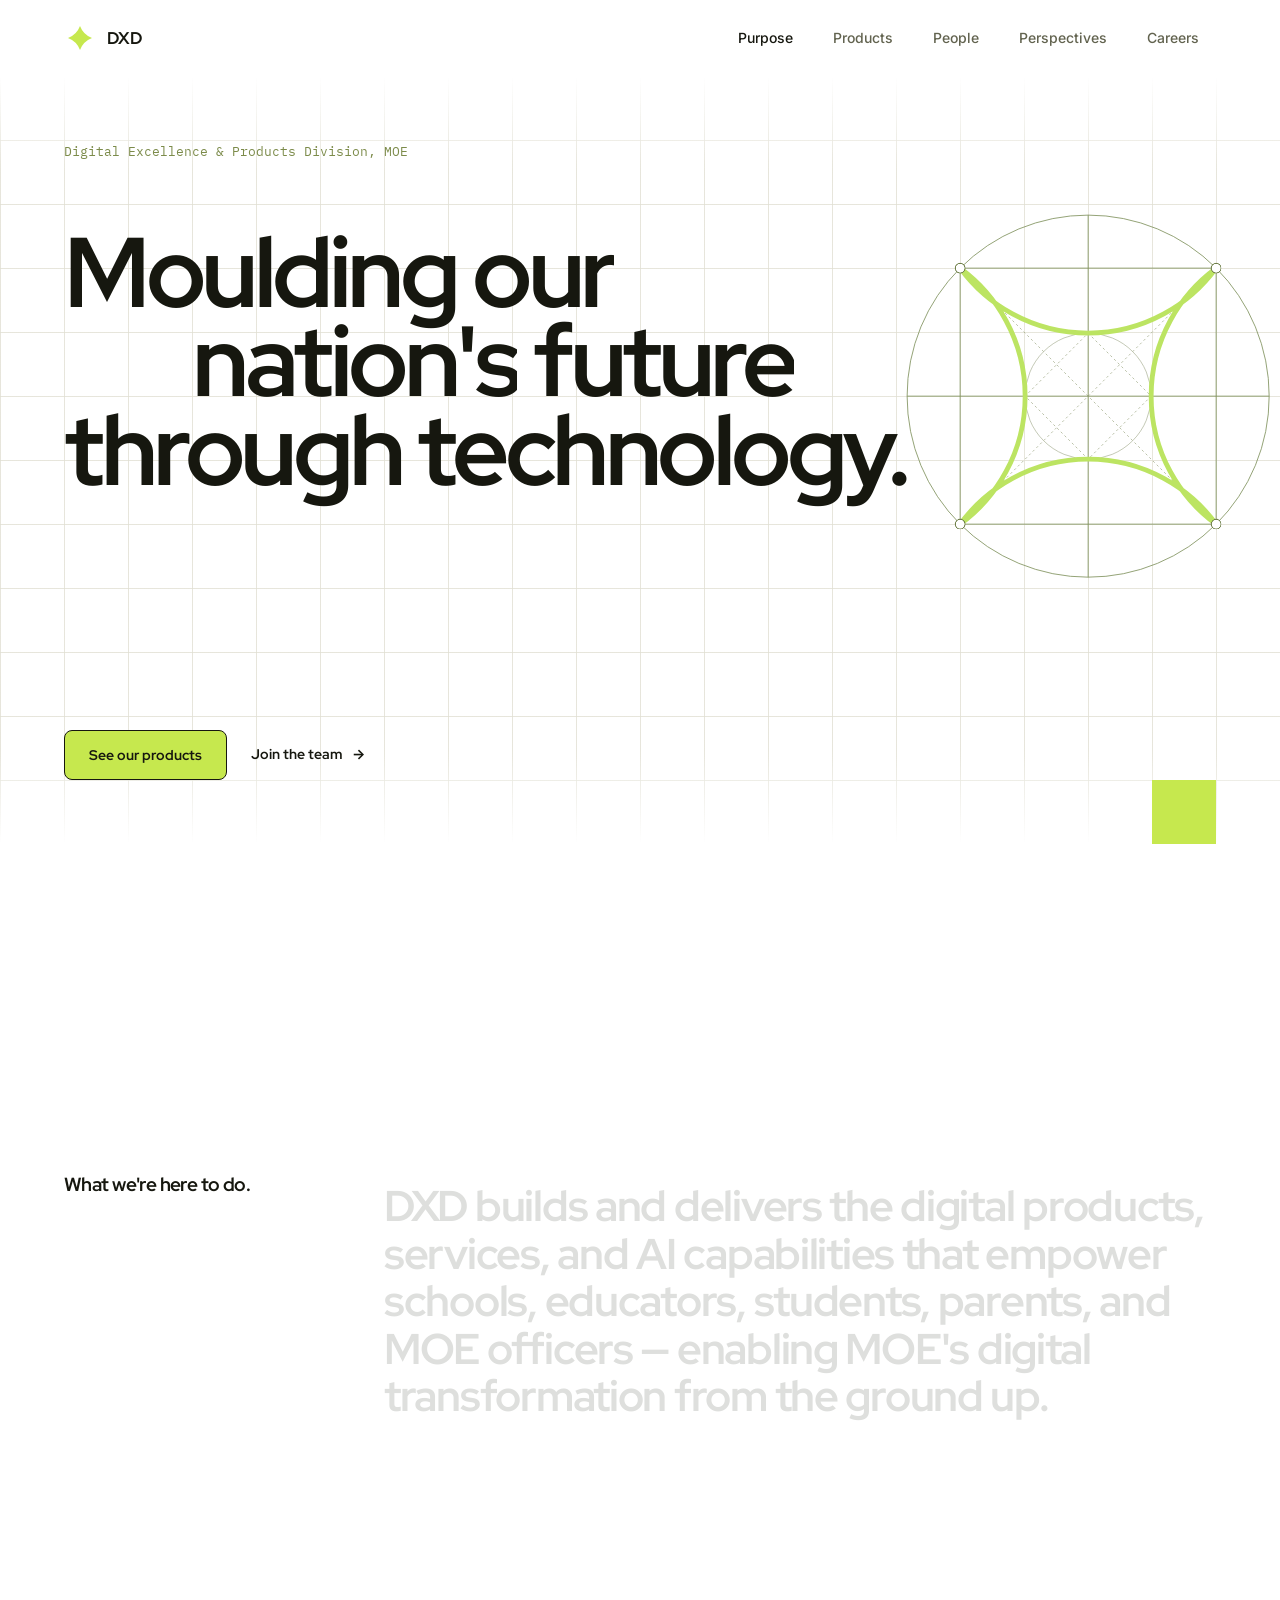
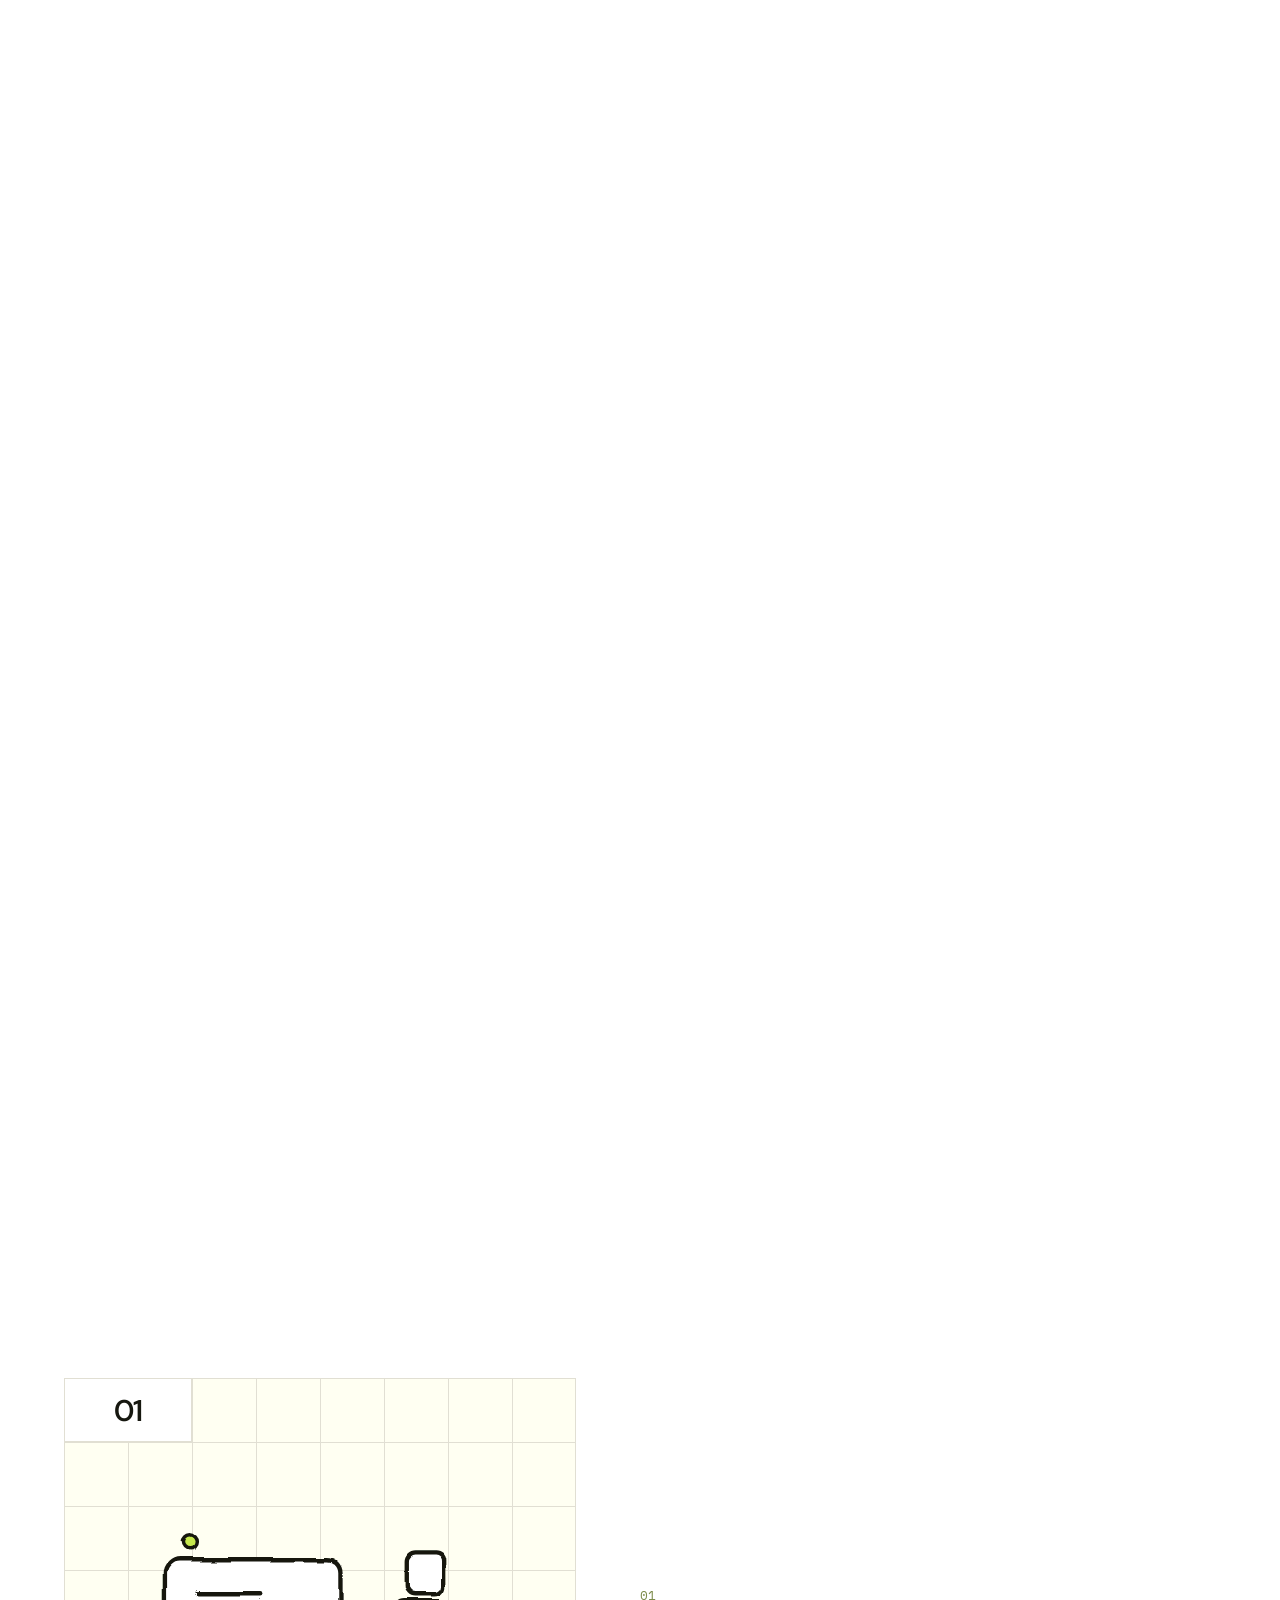
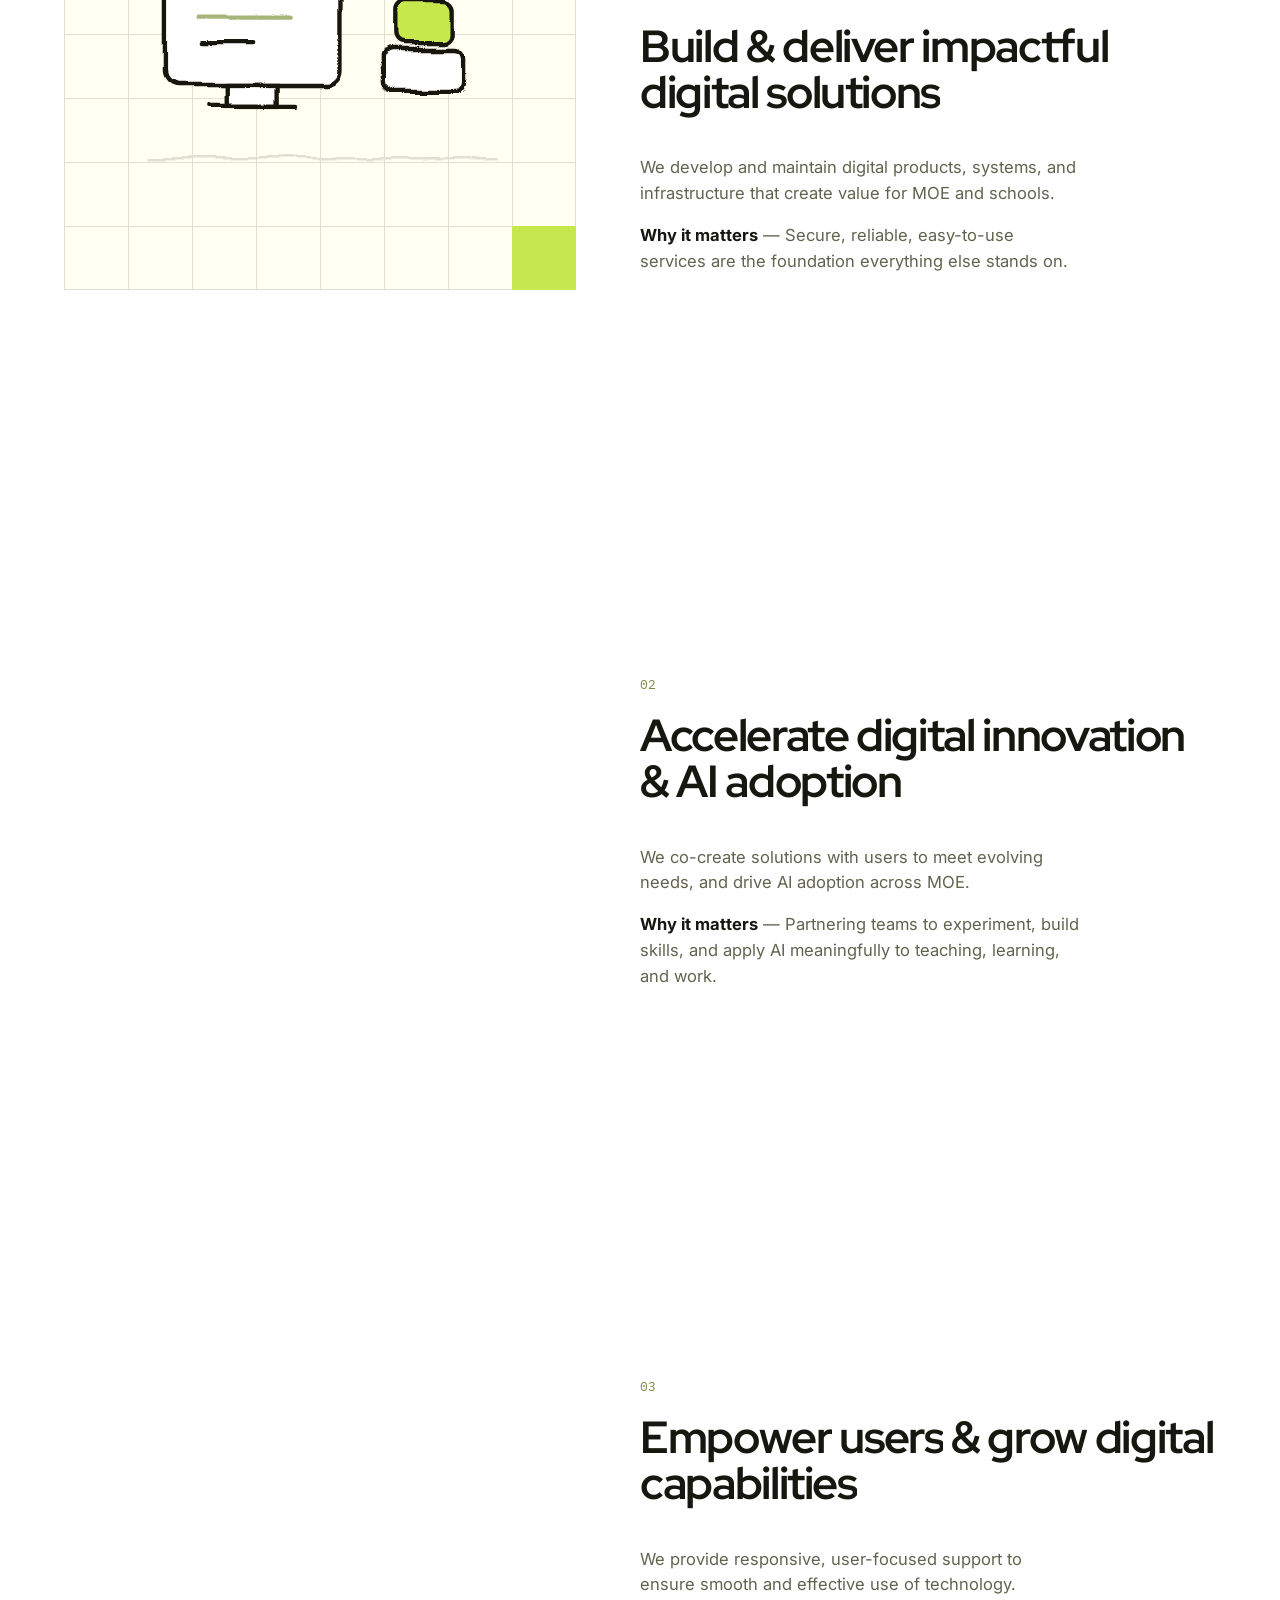
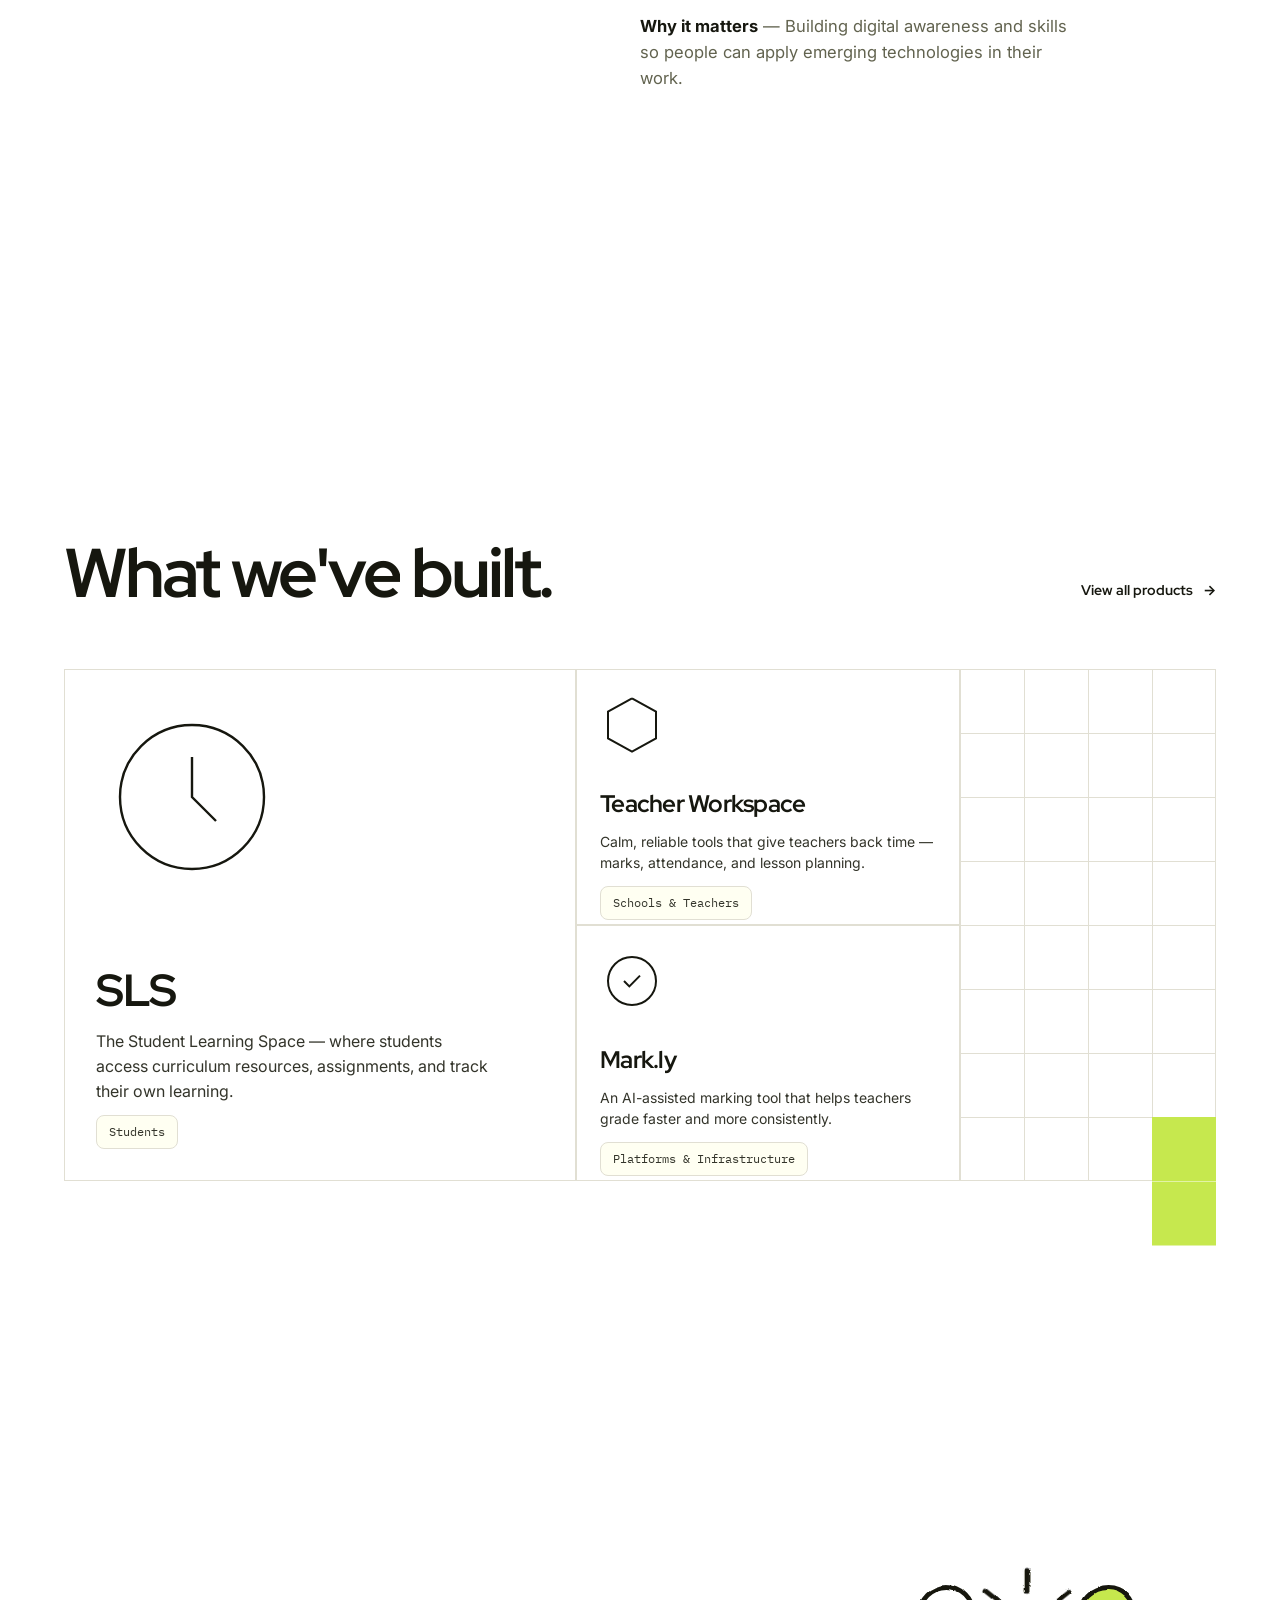
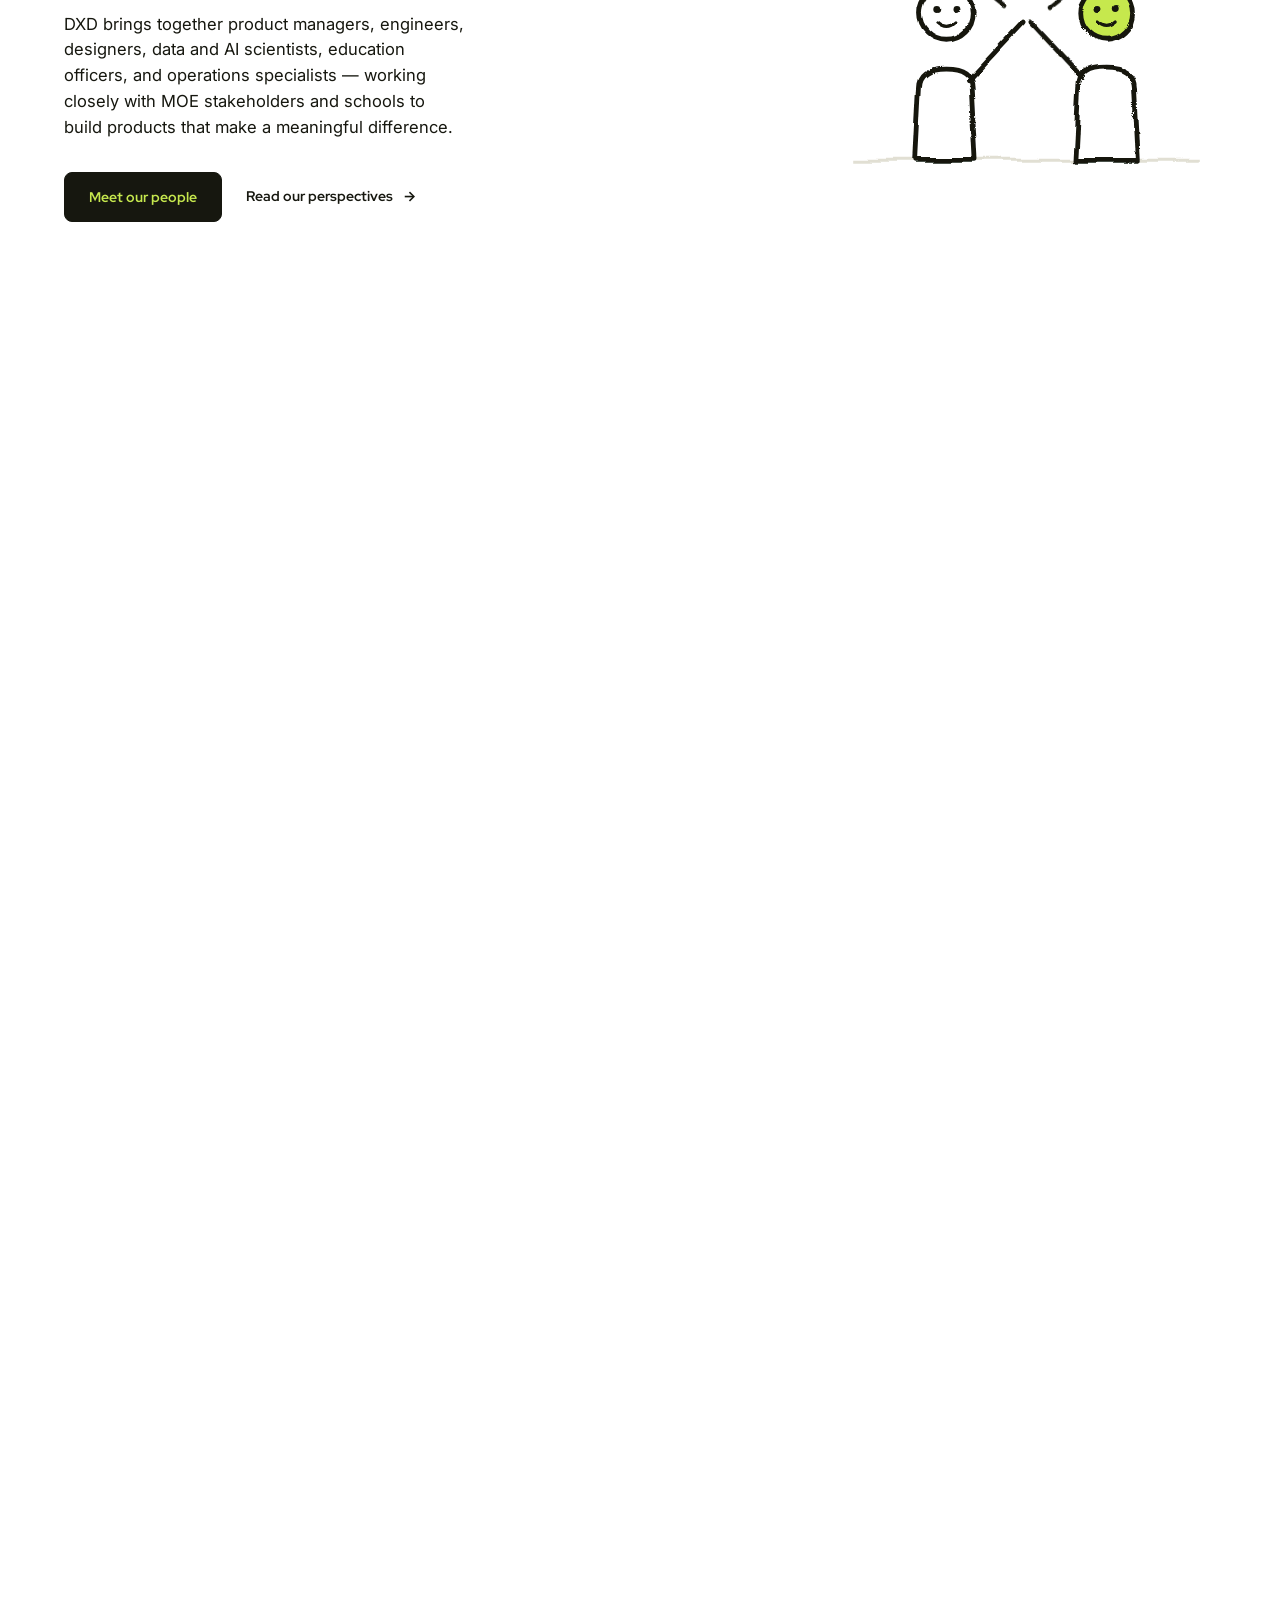
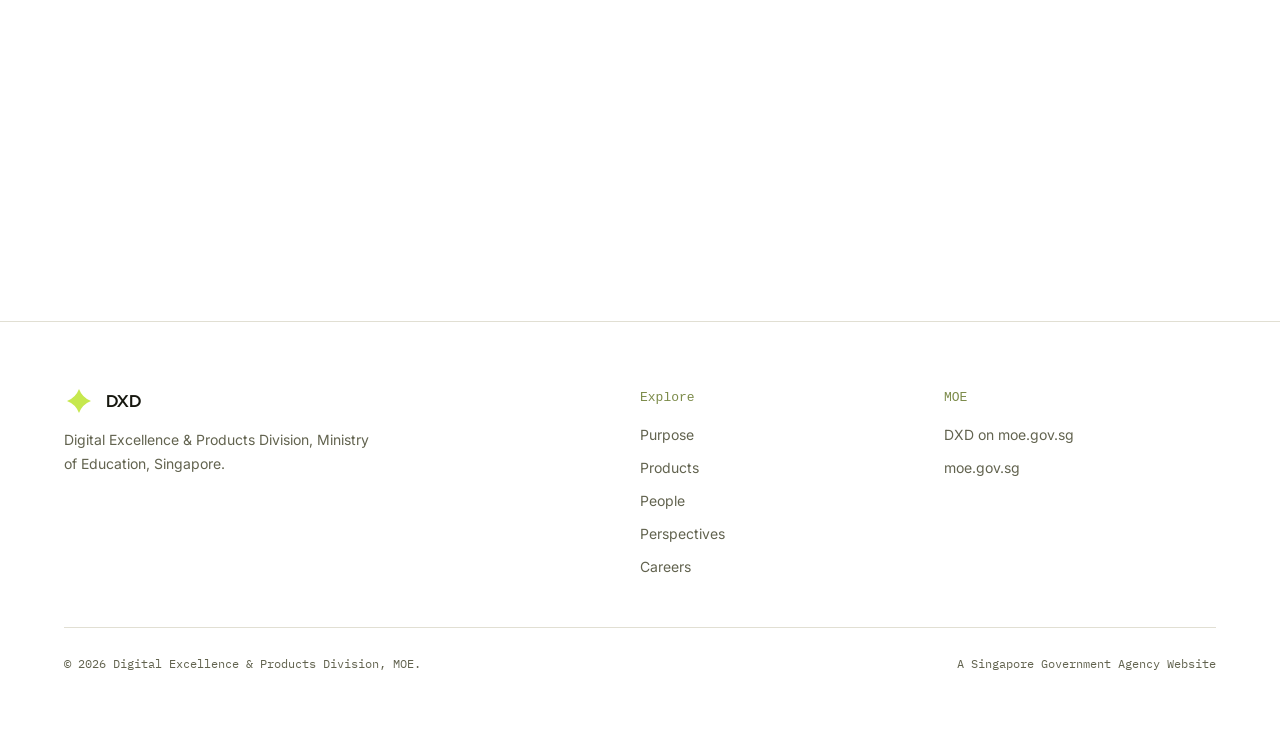
==== commit 2e6ccb5f: "Version CSS and JS links so a deploy never pairs new HTML with cached CSS GitHub Pages serves assets" ====
--- a/index.html
+++ b/index.html
@@ -8,10 +8,10 @@
 <link rel="preconnect" href="https://fonts.googleapis.com">
 <link rel="preconnect" href="https://fonts.gstatic.com" crossorigin>
 <link href="https://fonts.googleapis.com/css2?family=Red+Hat+Display:wght@500;700&family=Inter:wght@400;500;600;700&family=IBM+Plex+Mono:wght@500;600&display=swap" rel="stylesheet">
-<link rel="stylesheet" href="css/tokens.css" />
-<link rel="stylesheet" href="css/base.css" />
-<link rel="stylesheet" href="css/components.css" />
-<link rel="stylesheet" href="css/home.css" />
+<link rel="stylesheet" href="css/tokens.css?v=20260928" />
+<link rel="stylesheet" href="css/base.css?v=20260928" />
+<link rel="stylesheet" href="css/components.css?v=20260928" />
+<link rel="stylesheet" href="css/home.css?v=20260928" />
 </head>
 <body>
 <svg xmlns="http://www.w3.org/2000/svg" style="position:absolute; width:0; height:0; overflow:hidden" aria-hidden="true">
@@ -396,7 +396,7 @@
   </div>
 </footer>
 
-<script src="js/main.js"></script>
-<script src="js/motion.js"></script>
+<script src="js/main.js?v=20260928"></script>
+<script src="js/motion.js?v=20260928"></script>
 </body>
 </html>
